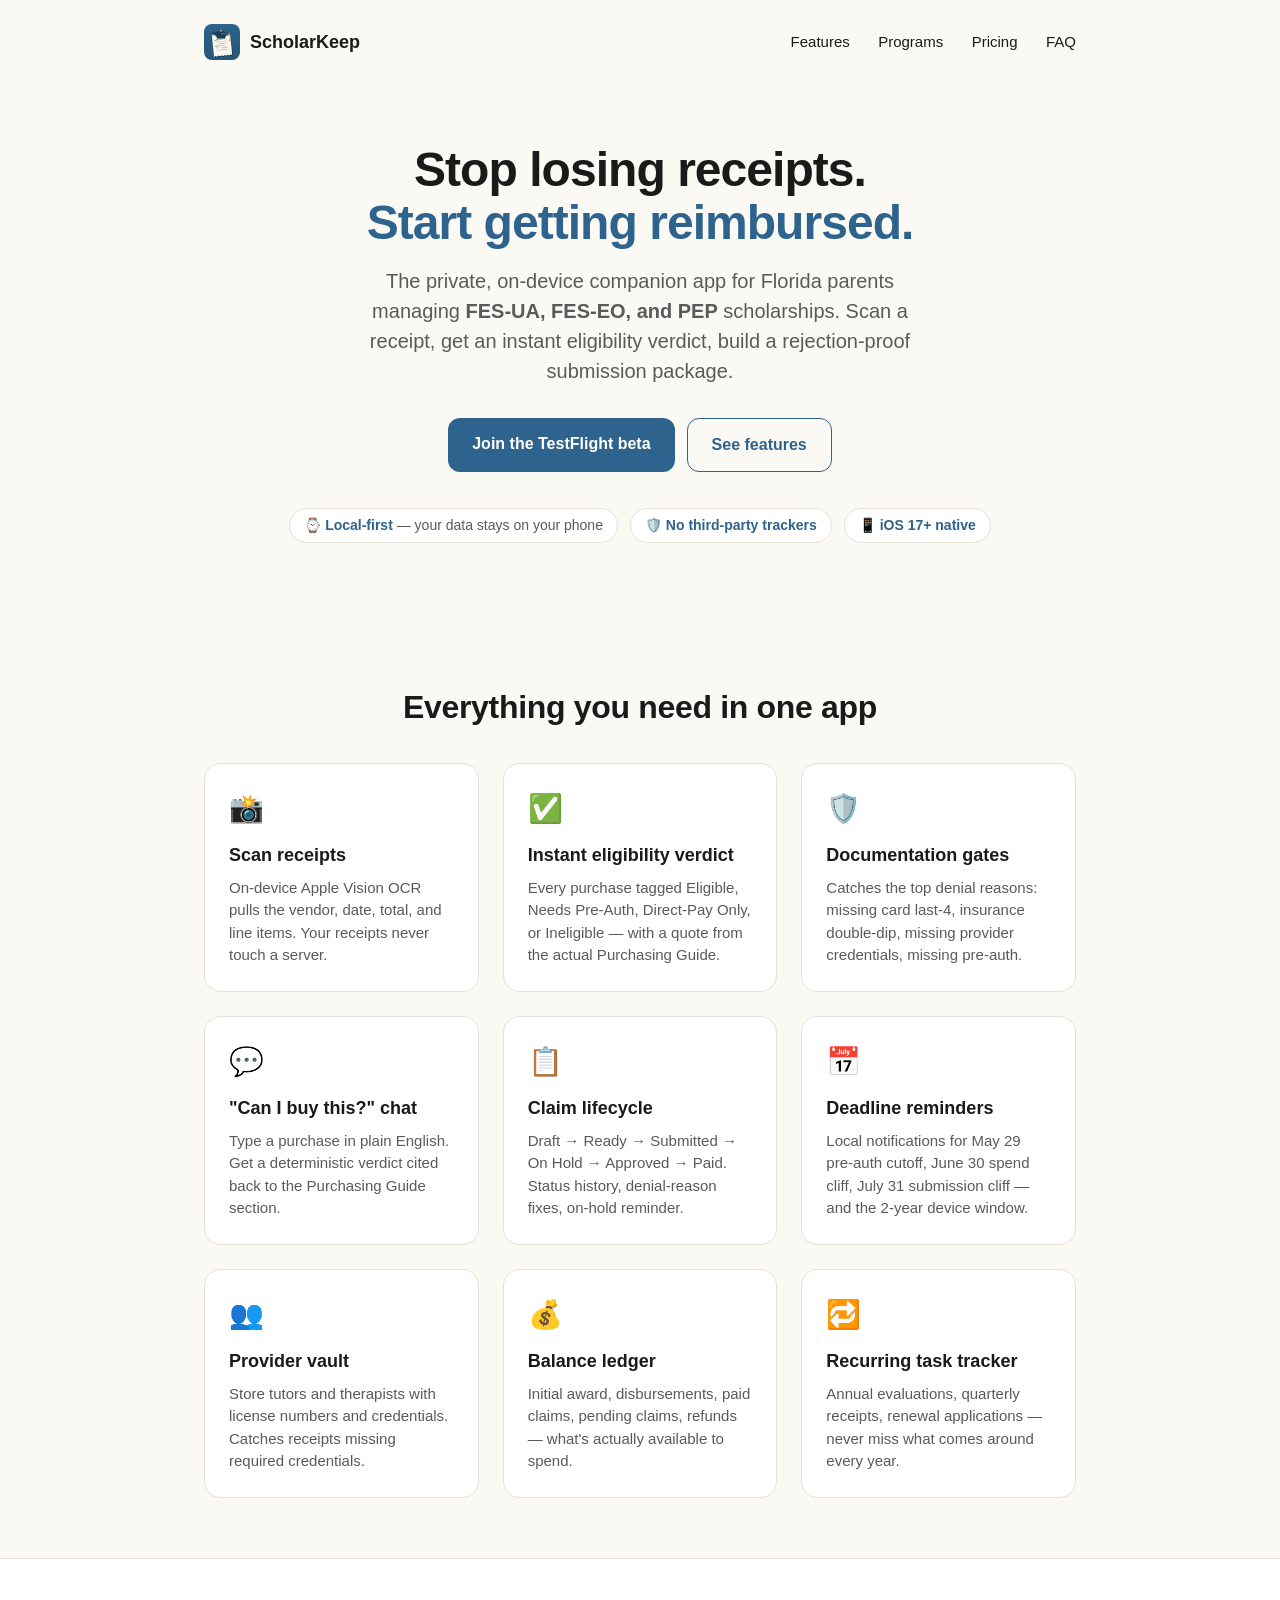
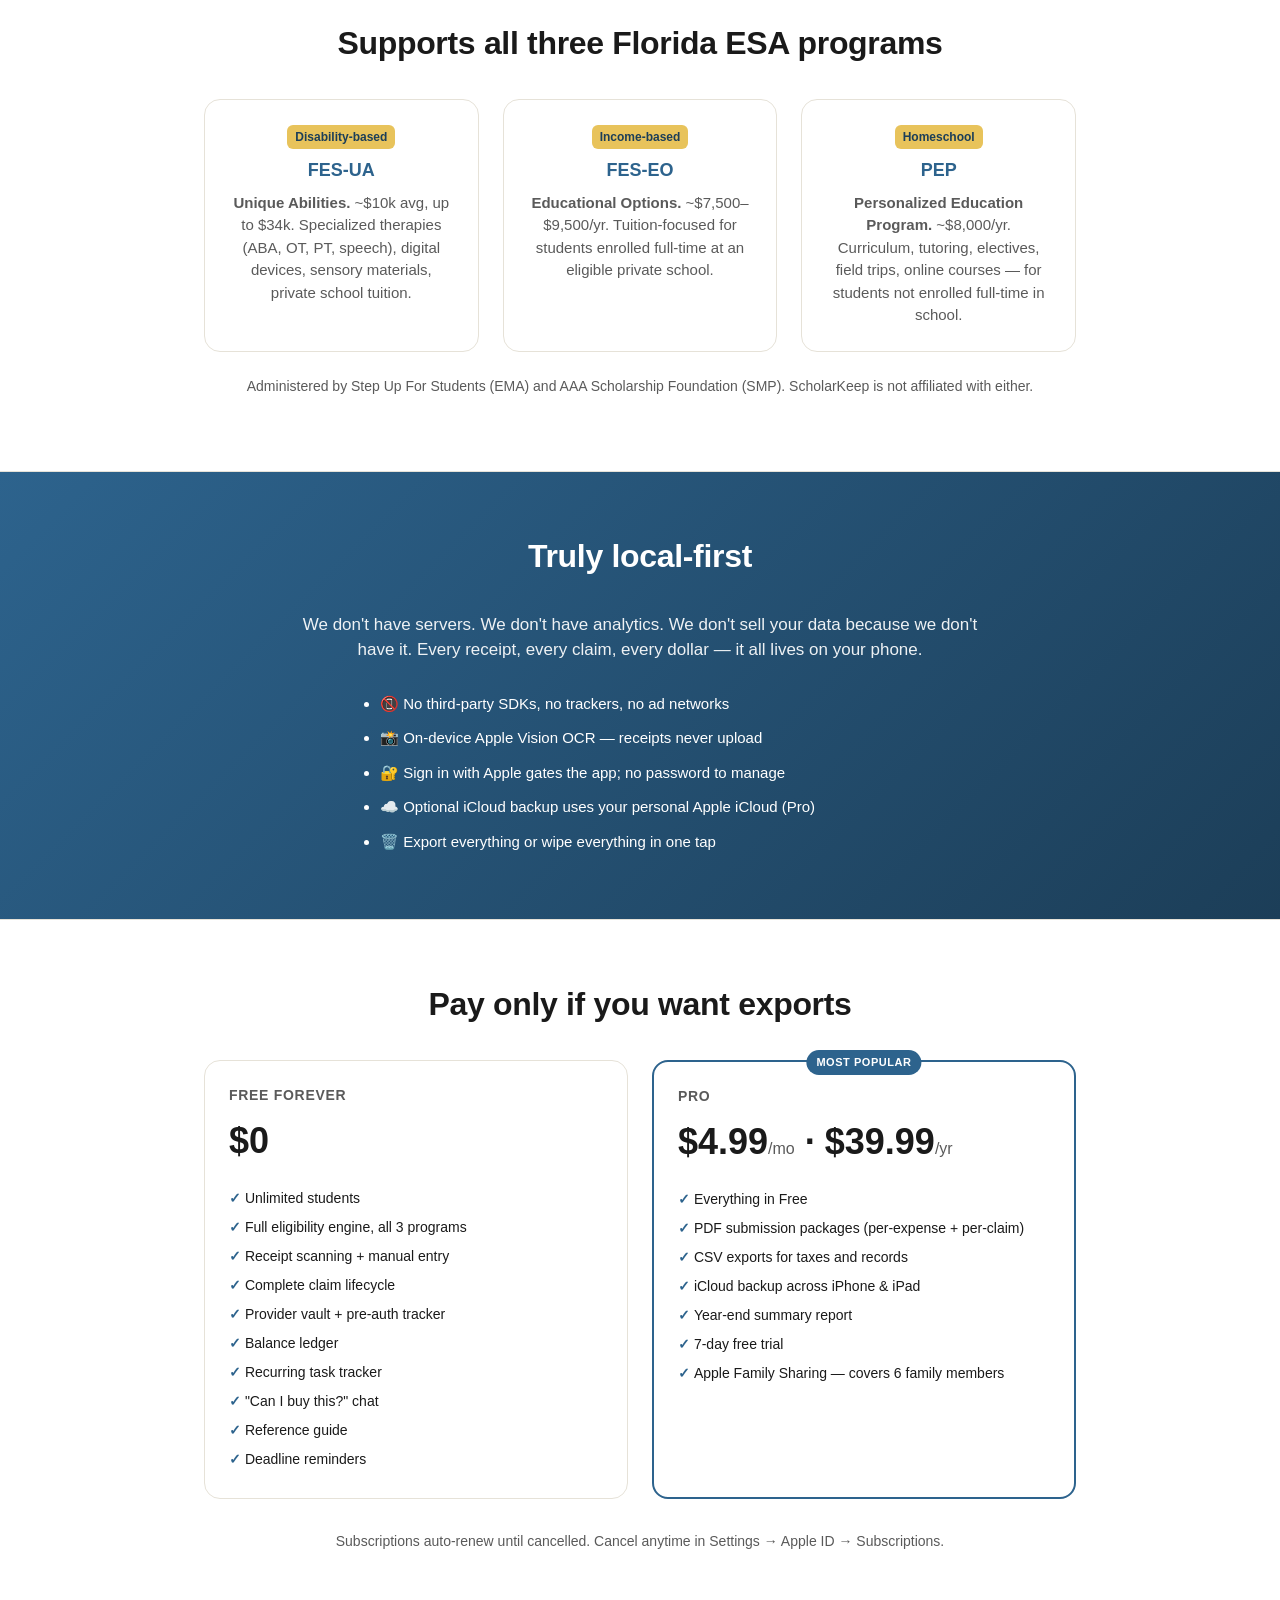
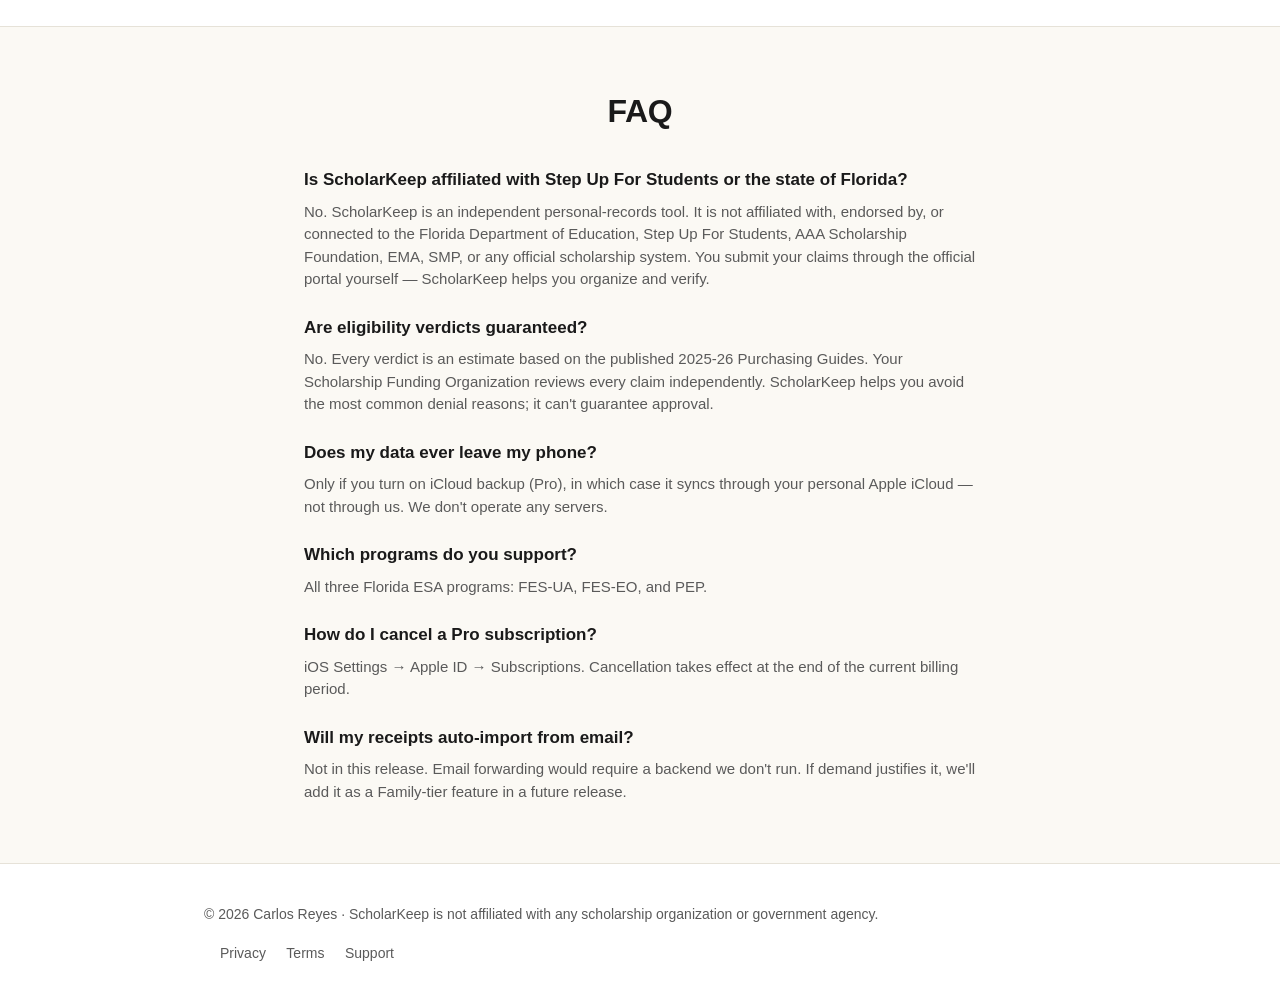
==== docs/index.html @ 4d81cd75 "Rename web/ → docs/ for GitHub Pages compatibility Pages only serves from / or /docs on the main bra" ====
<!doctype html>
<html lang="en">
  <head>
    <meta charset="utf-8" />
    <meta name="viewport" content="width=device-width,initial-scale=1" />
    <title>ScholarKeep — Florida ESA Receipt &amp; Reimbursement Tracker</title>
    <meta name="description" content="Private, on-device tracker for Florida FES-UA, FES-EO, and PEP scholarship parents. Scan receipts, get instant eligibility verdicts, build rejection-proof submission packages. Free with optional Pro." />
    <meta property="og:title" content="ScholarKeep — Florida ESA Receipt Tracker" />
    <meta property="og:description" content="Scan receipts. Catch ineligible items before you buy. Never miss the July 31 deadline. All on your phone — nothing leaves your device." />
    <link rel="icon" href="favicon.png" type="image/png" />
    <style>
      :root {
        --accent: #2d638d;
        --accent-dark: #1c3e58;
        --gold: #e8c35b;
        --bg: #fbf9f4;
        --text: #1a1a1a;
        --muted: #5a5a5a;
        --card: #ffffff;
        --border: #e6e2d8;
      }
      * { box-sizing: border-box; }
      html, body {
        margin: 0;
        padding: 0;
        font-family: -apple-system, BlinkMacSystemFont, "SF Pro Text", "Helvetica Neue", Helvetica, Arial, sans-serif;
        color: var(--text);
        background: var(--bg);
        line-height: 1.5;
      }
      a { color: var(--accent); text-decoration: none; }
      a:hover { text-decoration: underline; }
      .container { max-width: 920px; margin: 0 auto; padding: 0 24px; }
      header { padding: 24px 0; }
      header .container { display: flex; align-items: center; justify-content: space-between; }
      .brand { display: flex; align-items: center; gap: 10px; font-weight: 700; font-size: 18px; }
      .brand img { width: 36px; height: 36px; border-radius: 8px; }
      nav a { margin-left: 24px; color: var(--text); font-weight: 500; font-size: 15px; }
      .hero { padding: 60px 0 80px; text-align: center; }
      .hero h1 { font-size: 48px; line-height: 1.1; margin: 0 0 16px; letter-spacing: -0.02em; }
      .hero h1 .accent { color: var(--accent); }
      .hero p.lede { font-size: 20px; color: var(--muted); max-width: 600px; margin: 0 auto 32px; }
      .cta-row { display: flex; gap: 12px; justify-content: center; flex-wrap: wrap; }
      .btn {
        display: inline-block;
        padding: 14px 24px;
        border-radius: 12px;
        font-weight: 600;
        font-size: 16px;
        border: none;
        cursor: pointer;
        transition: transform 0.1s ease;
      }
      .btn:hover { transform: translateY(-1px); text-decoration: none; }
      .btn-primary { background: var(--accent); color: white; }
      .btn-primary:hover { background: var(--accent-dark); }
      .btn-secondary { background: transparent; color: var(--accent); border: 1px solid var(--accent); }
      .badges { margin-top: 36px; display: flex; gap: 12px; justify-content: center; flex-wrap: wrap; }
      .badge {
        background: var(--card);
        border: 1px solid var(--border);
        border-radius: 999px;
        padding: 6px 14px;
        font-size: 14px;
        font-weight: 500;
        color: var(--muted);
      }
      .badge strong { color: var(--accent); }

      section.block { padding: 60px 0; }
      section.block:nth-child(even) { background: var(--card); border-top: 1px solid var(--border); border-bottom: 1px solid var(--border); }
      h2 { font-size: 32px; margin: 0 0 32px; letter-spacing: -0.01em; text-align: center; }
      h3 { font-size: 18px; margin: 0 0 8px; }

      .grid { display: grid; gap: 24px; }
      .grid.cols-3 { grid-template-columns: repeat(auto-fit, minmax(240px, 1fr)); }
      .grid.cols-2 { grid-template-columns: repeat(auto-fit, minmax(280px, 1fr)); }

      .card {
        background: var(--card);
        border: 1px solid var(--border);
        border-radius: 16px;
        padding: 24px;
      }
      .card .icon { font-size: 28px; margin-bottom: 12px; }
      .card p { color: var(--muted); font-size: 15px; margin: 0; }

      .pricing { text-align: center; }
      .pricing .card { text-align: left; }
      .pricing h3 { font-size: 14px; text-transform: uppercase; letter-spacing: 0.05em; color: var(--muted); }
      .pricing .price { font-size: 36px; font-weight: 700; margin: 8px 0; }
      .pricing .price small { font-size: 16px; font-weight: 400; color: var(--muted); }
      .pricing ul { list-style: none; padding: 0; margin: 16px 0 0; }
      .pricing li { padding: 4px 0; font-size: 14px; }
      .pricing li::before { content: "✓ "; color: var(--accent); font-weight: 700; }
      .pricing .card.featured { border: 2px solid var(--accent); position: relative; }
      .pricing .card.featured::before {
        content: "MOST POPULAR";
        position: absolute;
        top: -12px;
        left: 50%;
        transform: translateX(-50%);
        background: var(--accent);
        color: white;
        font-size: 11px;
        font-weight: 700;
        letter-spacing: 0.05em;
        padding: 4px 10px;
        border-radius: 999px;
      }

      .programs .card { text-align: center; }
      .programs h3 { color: var(--accent); }
      .programs .tag {
        display: inline-block;
        background: var(--gold);
        color: var(--accent-dark);
        font-size: 12px;
        font-weight: 700;
        padding: 3px 8px;
        border-radius: 6px;
        margin-bottom: 8px;
      }

      .privacy {
        background: linear-gradient(135deg, var(--accent), var(--accent-dark));
        color: white;
      }
      .privacy h2 { color: white; }
      .privacy p { color: rgba(255,255,255,0.92); font-size: 17px; max-width: 700px; margin: 0 auto 16px; text-align: center; }
      .privacy ul { max-width: 600px; margin: 24px auto 0; }
      .privacy li { padding: 6px 0; font-size: 15px; }

      .faq h3 { font-size: 17px; margin-top: 24px; }
      .faq p { color: var(--muted); font-size: 15px; margin: 4px 0 0; }

      footer { padding: 40px 0; background: var(--card); border-top: 1px solid var(--border); }
      footer .container { display: flex; justify-content: space-between; align-items: center; flex-wrap: wrap; gap: 16px; }
      footer p { color: var(--muted); font-size: 14px; margin: 0; }
      footer nav a { color: var(--muted); margin-left: 16px; font-size: 14px; }

      @media (max-width: 640px) {
        .hero h1 { font-size: 36px; }
        .hero p.lede { font-size: 18px; }
        h2 { font-size: 26px; }
        nav a { display: none; }
      }
    </style>
  </head>
  <body>
    <header>
      <div class="container">
        <div class="brand">
          <img src="logo.png" alt="ScholarKeep" />
          ScholarKeep
        </div>
        <nav>
          <a href="#features">Features</a>
          <a href="#programs">Programs</a>
          <a href="#pricing">Pricing</a>
          <a href="#faq">FAQ</a>
        </nav>
      </div>
    </header>

    <section class="hero">
      <div class="container">
        <h1>Stop losing receipts.<br /><span class="accent">Start getting reimbursed.</span></h1>
        <p class="lede">
          The private, on-device companion app for Florida parents managing
          <strong>FES-UA, FES-EO, and PEP</strong> scholarships. Scan a receipt, get an
          instant eligibility verdict, build a rejection-proof submission package.
        </p>
        <div class="cta-row">
          <a class="btn btn-primary" href="https://testflight.apple.com/join/PLACEHOLDER">Join the TestFlight beta</a>
          <a class="btn btn-secondary" href="#features">See features</a>
        </div>
        <div class="badges">
          <span class="badge">⌚ <strong>Local-first</strong> — your data stays on your phone</span>
          <span class="badge">🛡️ <strong>No third-party trackers</strong></span>
          <span class="badge">📱 <strong>iOS 17+ native</strong></span>
        </div>
      </div>
    </section>

    <section class="block" id="features">
      <div class="container">
        <h2>Everything you need in one app</h2>
        <div class="grid cols-3">
          <div class="card"><div class="icon">📸</div><h3>Scan receipts</h3><p>On-device Apple Vision OCR pulls the vendor, date, total, and line items. Your receipts never touch a server.</p></div>
          <div class="card"><div class="icon">✅</div><h3>Instant eligibility verdict</h3><p>Every purchase tagged Eligible, Needs Pre-Auth, Direct-Pay Only, or Ineligible — with a quote from the actual Purchasing Guide.</p></div>
          <div class="card"><div class="icon">🛡️</div><h3>Documentation gates</h3><p>Catches the top denial reasons: missing card last-4, insurance double-dip, missing provider credentials, missing pre-auth.</p></div>
          <div class="card"><div class="icon">💬</div><h3>"Can I buy this?" chat</h3><p>Type a purchase in plain English. Get a deterministic verdict cited back to the Purchasing Guide section.</p></div>
          <div class="card"><div class="icon">📋</div><h3>Claim lifecycle</h3><p>Draft → Ready → Submitted → On Hold → Approved → Paid. Status history, denial-reason fixes, on-hold reminder.</p></div>
          <div class="card"><div class="icon">📅</div><h3>Deadline reminders</h3><p>Local notifications for May 29 pre-auth cutoff, June 30 spend cliff, July 31 submission cliff — and the 2-year device window.</p></div>
          <div class="card"><div class="icon">👥</div><h3>Provider vault</h3><p>Store tutors and therapists with license numbers and credentials. Catches receipts missing required credentials.</p></div>
          <div class="card"><div class="icon">💰</div><h3>Balance ledger</h3><p>Initial award, disbursements, paid claims, pending claims, refunds — what's actually available to spend.</p></div>
          <div class="card"><div class="icon">🔁</div><h3>Recurring task tracker</h3><p>Annual evaluations, quarterly receipts, renewal applications — never miss what comes around every year.</p></div>
        </div>
      </div>
    </section>

    <section class="block programs" id="programs">
      <div class="container">
        <h2>Supports all three Florida ESA programs</h2>
        <div class="grid cols-3">
          <div class="card">
            <div class="tag">Disability-based</div>
            <h3>FES-UA</h3>
            <p><strong>Unique Abilities.</strong> ~$10k avg, up to $34k. Specialized therapies (ABA, OT, PT, speech), digital devices, sensory materials, private school tuition.</p>
          </div>
          <div class="card">
            <div class="tag">Income-based</div>
            <h3>FES-EO</h3>
            <p><strong>Educational Options.</strong> ~$7,500–$9,500/yr. Tuition-focused for students enrolled full-time at an eligible private school.</p>
          </div>
          <div class="card">
            <div class="tag">Homeschool</div>
            <h3>PEP</h3>
            <p><strong>Personalized Education Program.</strong> ~$8,000/yr. Curriculum, tutoring, electives, field trips, online courses — for students not enrolled full-time in school.</p>
          </div>
        </div>
        <p style="text-align: center; color: var(--muted); margin-top: 24px; font-size: 14px;">
          Administered by Step Up For Students (EMA) and AAA Scholarship Foundation (SMP). ScholarKeep is not affiliated with either.
        </p>
      </div>
    </section>

    <section class="block privacy">
      <div class="container">
        <h2>Truly local-first</h2>
        <p>
          We don't have servers. We don't have analytics. We don't sell your data because we don't have it.
          Every receipt, every claim, every dollar — it all lives on your phone.
        </p>
        <ul>
          <li>📵 No third-party SDKs, no trackers, no ad networks</li>
          <li>📸 On-device Apple Vision OCR — receipts never upload</li>
          <li>🔐 Sign in with Apple gates the app; no password to manage</li>
          <li>☁️ Optional iCloud backup uses your personal Apple iCloud (Pro)</li>
          <li>🗑️ Export everything or wipe everything in one tap</li>
        </ul>
      </div>
    </section>

    <section class="block pricing" id="pricing">
      <div class="container">
        <h2>Pay only if you want exports</h2>
        <div class="grid cols-2">
          <div class="card">
            <h3>Free forever</h3>
            <div class="price">$0</div>
            <ul>
              <li>Unlimited students</li>
              <li>Full eligibility engine, all 3 programs</li>
              <li>Receipt scanning + manual entry</li>
              <li>Complete claim lifecycle</li>
              <li>Provider vault + pre-auth tracker</li>
              <li>Balance ledger</li>
              <li>Recurring task tracker</li>
              <li>"Can I buy this?" chat</li>
              <li>Reference guide</li>
              <li>Deadline reminders</li>
            </ul>
          </div>
          <div class="card featured">
            <h3>Pro</h3>
            <div class="price">$4.99<small>/mo</small> · $39.99<small>/yr</small></div>
            <ul>
              <li>Everything in Free</li>
              <li>PDF submission packages (per-expense + per-claim)</li>
              <li>CSV exports for taxes and records</li>
              <li>iCloud backup across iPhone &amp; iPad</li>
              <li>Year-end summary report</li>
              <li>7-day free trial</li>
              <li>Apple Family Sharing — covers 6 family members</li>
            </ul>
          </div>
        </div>
        <p style="margin-top: 32px; color: var(--muted); font-size: 14px;">
          Subscriptions auto-renew until cancelled. Cancel anytime in Settings → Apple ID → Subscriptions.
        </p>
      </div>
    </section>

    <section class="block faq" id="faq">
      <div class="container" style="max-width: 720px;">
        <h2>FAQ</h2>
        <h3>Is ScholarKeep affiliated with Step Up For Students or the state of Florida?</h3>
        <p>No. ScholarKeep is an independent personal-records tool. It is not affiliated with, endorsed by, or connected to the Florida Department of Education, Step Up For Students, AAA Scholarship Foundation, EMA, SMP, or any official scholarship system. You submit your claims through the official portal yourself — ScholarKeep helps you organize and verify.</p>
        <h3>Are eligibility verdicts guaranteed?</h3>
        <p>No. Every verdict is an estimate based on the published 2025-26 Purchasing Guides. Your Scholarship Funding Organization reviews every claim independently. ScholarKeep helps you avoid the most common denial reasons; it can't guarantee approval.</p>
        <h3>Does my data ever leave my phone?</h3>
        <p>Only if you turn on iCloud backup (Pro), in which case it syncs through your personal Apple iCloud — not through us. We don't operate any servers.</p>
        <h3>Which programs do you support?</h3>
        <p>All three Florida ESA programs: FES-UA, FES-EO, and PEP.</p>
        <h3>How do I cancel a Pro subscription?</h3>
        <p>iOS Settings → Apple ID → Subscriptions. Cancellation takes effect at the end of the current billing period.</p>
        <h3>Will my receipts auto-import from email?</h3>
        <p>Not in this release. Email forwarding would require a backend we don't run. If demand justifies it, we'll add it as a Family-tier feature in a future release.</p>
      </div>
    </section>

    <footer>
      <div class="container">
        <p>© 2026 Carlos Reyes · ScholarKeep is not affiliated with any scholarship organization or government agency.</p>
        <nav>
          <a href="LEGAL/privacy-policy">Privacy</a>
          <a href="LEGAL/terms-of-service">Terms</a>
          <a href="support">Support</a>
        </nav>
      </div>
    </footer>
  </body>
</html>
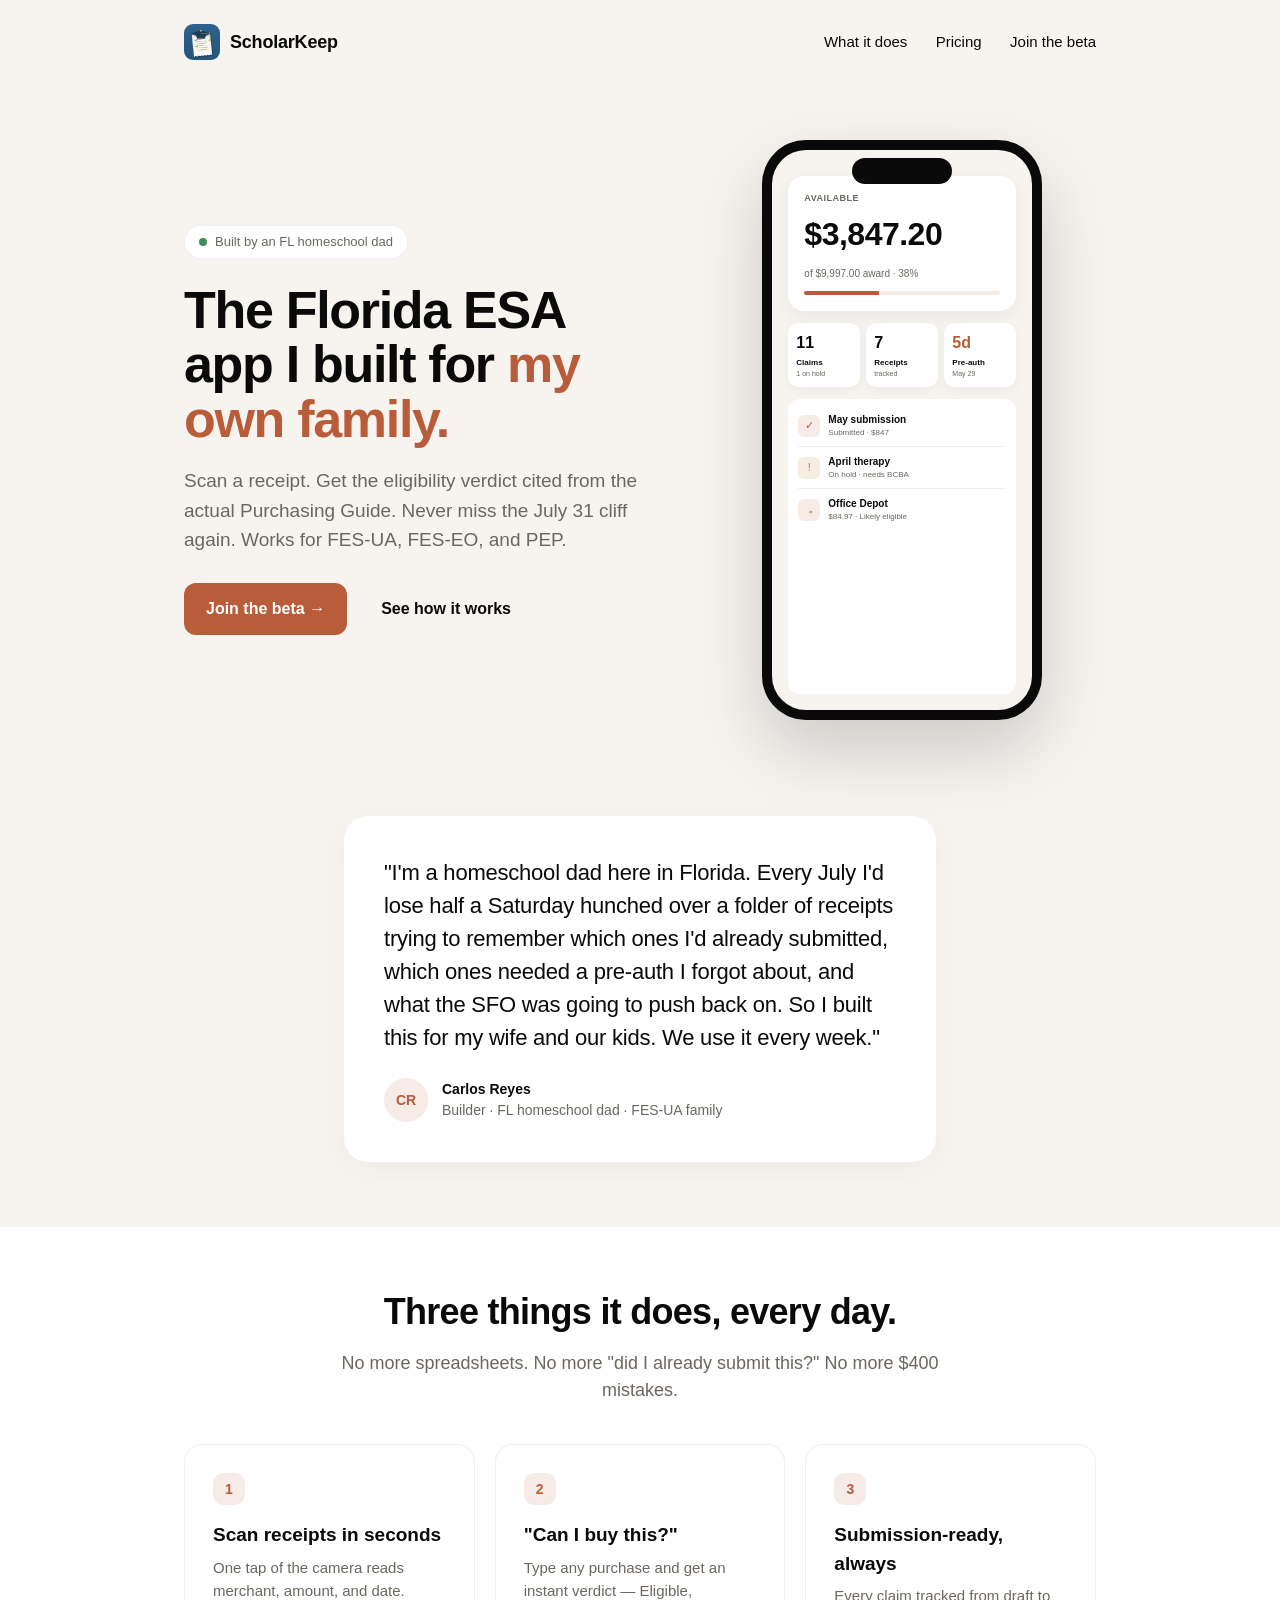
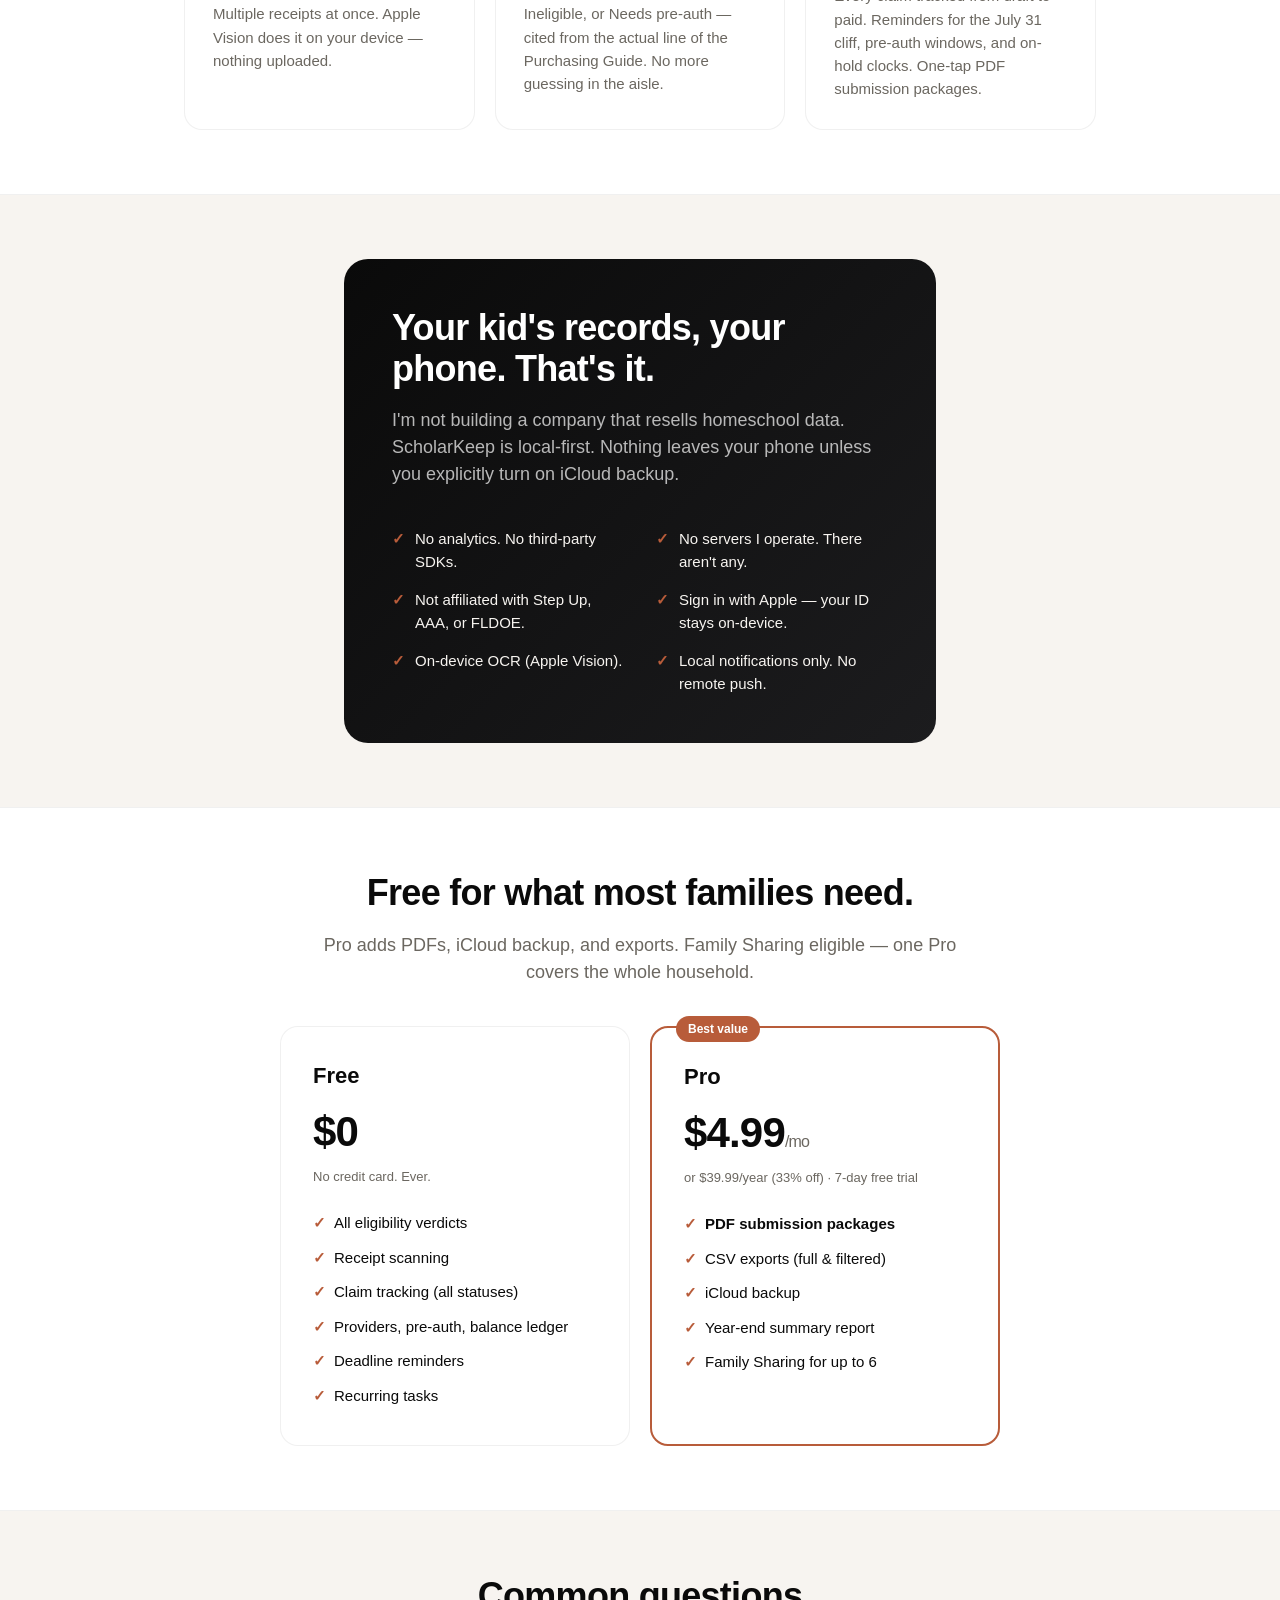
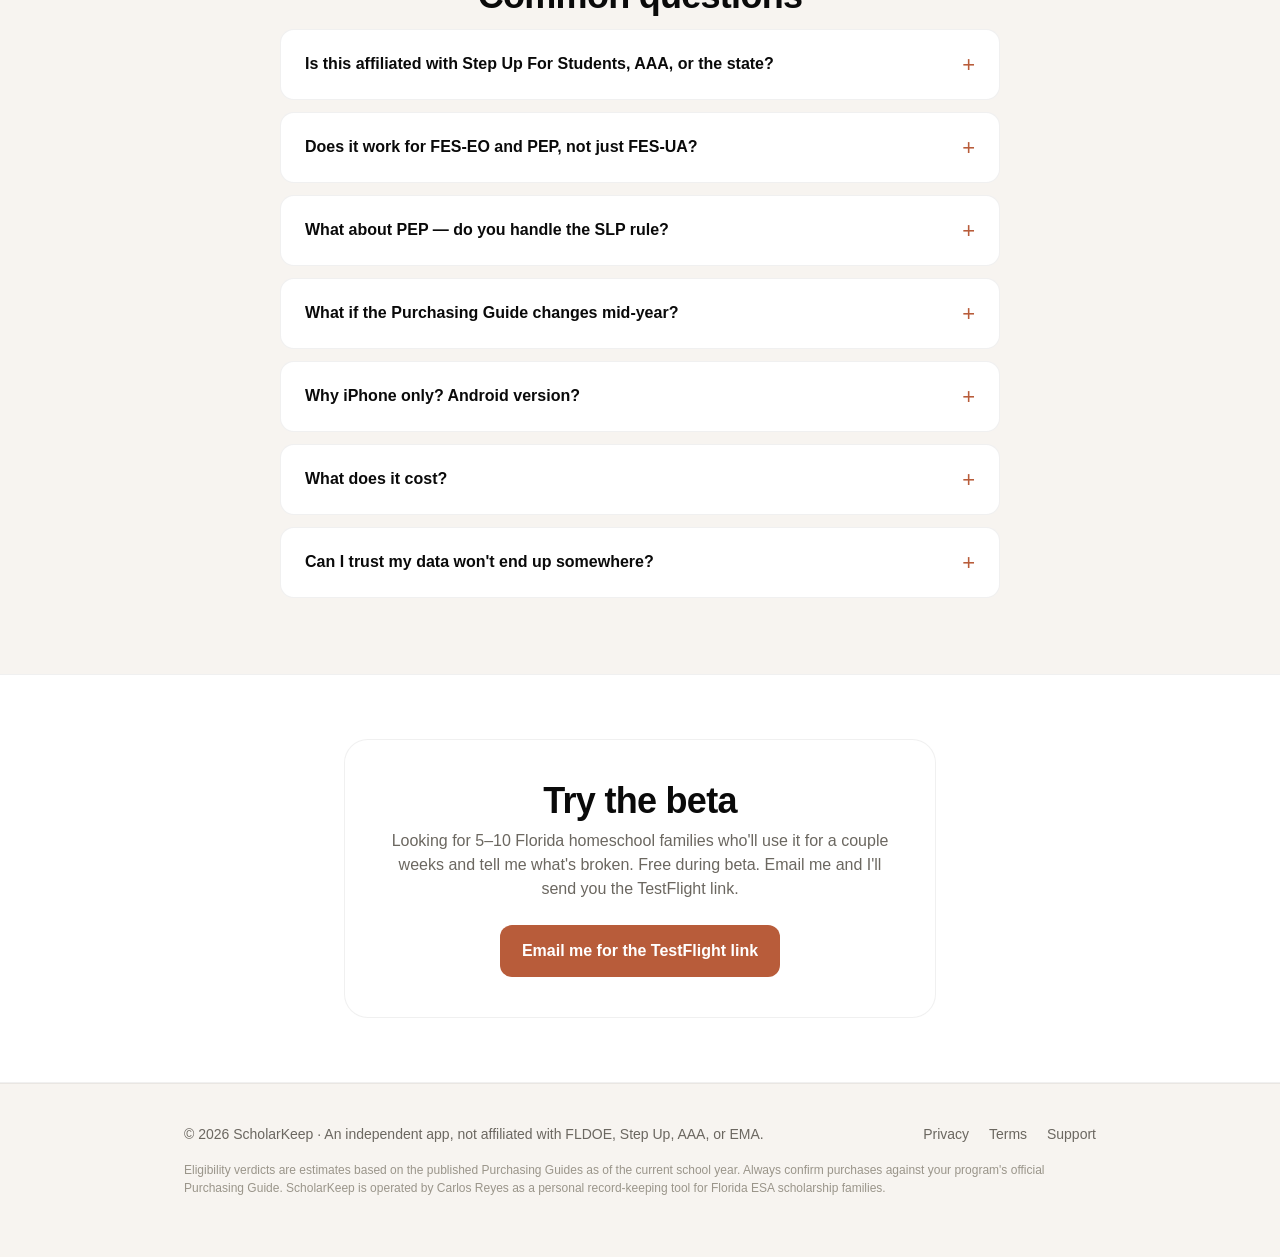
==== commit 9a32df03: "Marketing site v2: founder story, FL-mom focus, terracotta brand match Mastermind move from the audi" ====
--- a/docs/index.html
+++ b/docs/index.html
@@ -3,148 +3,211 @@
   <head>
     <meta charset="utf-8" />
     <meta name="viewport" content="width=device-width,initial-scale=1" />
-    <title>ScholarKeep — Florida ESA Receipt &amp; Reimbursement Tracker</title>
-    <meta name="description" content="Private, on-device tracker for Florida FES-UA, FES-EO, and PEP scholarship parents. Scan receipts, get instant eligibility verdicts, build rejection-proof submission packages. Free with optional Pro." />
-    <meta property="og:title" content="ScholarKeep — Florida ESA Receipt Tracker" />
-    <meta property="og:description" content="Scan receipts. Catch ineligible items before you buy. Never miss the July 31 deadline. All on your phone — nothing leaves your device." />
+    <title>ScholarKeep — Florida ESA Scholarship Tracker, Built by an FL Homeschool Dad</title>
+    <meta name="description" content="Built by an FL homeschool dad. Scan receipts, ask 'can I buy this?' and get the answer cited from the official Purchasing Guide, never miss the July 31 deadline. FES-UA, FES-EO, and PEP. iPhone only. Free, no servers, no trackers." />
+    <meta property="og:title" content="ScholarKeep — The Florida ESA app a homeschool dad built" />
+    <meta property="og:description" content="Scan receipts. Catch ineligible items before you buy. Never miss the July 31 deadline. Built by an FL dad. All on your phone." />
+    <meta name="theme-color" content="#B85C3A" />
     <link rel="icon" href="favicon.png" type="image/png" />
     <style>
       :root {
-        --accent: #2d638d;
-        --accent-dark: #1c3e58;
-        --gold: #e8c35b;
-        --bg: #fbf9f4;
-        --text: #1a1a1a;
-        --muted: #5a5a5a;
-        --card: #ffffff;
-        --border: #e6e2d8;
+        --accent: #B85C3A;
+        --accent-dark: #A14F30;
+        --accent-soft: rgba(184, 92, 58, 0.12);
+        --bg: #F7F4F0;
+        --card: #FFFFFF;
+        --ink: #0A0A0A;
+        --muted: #6B6760;
+        --tertiary: #9A958A;
+        --border: rgba(10, 10, 10, 0.06);
+        --good: #3F8E5C;
       }
       * { box-sizing: border-box; }
+      html { scroll-behavior: smooth; }
       html, body {
-        margin: 0;
-        padding: 0;
+        margin: 0; padding: 0;
         font-family: -apple-system, BlinkMacSystemFont, "SF Pro Text", "Helvetica Neue", Helvetica, Arial, sans-serif;
-        color: var(--text);
-        background: var(--bg);
-        line-height: 1.5;
+        color: var(--ink); background: var(--bg);
+        line-height: 1.5; -webkit-font-smoothing: antialiased;
       }
       a { color: var(--accent); text-decoration: none; }
       a:hover { text-decoration: underline; }
-      .container { max-width: 920px; margin: 0 auto; padding: 0 24px; }
+      .container { max-width: 960px; margin: 0 auto; padding: 0 24px; }
+      .narrow { max-width: 640px; margin-left: auto; margin-right: auto; }
+
+      /* Header */
       header { padding: 24px 0; }
       header .container { display: flex; align-items: center; justify-content: space-between; }
-      .brand { display: flex; align-items: center; gap: 10px; font-weight: 700; font-size: 18px; }
-      .brand img { width: 36px; height: 36px; border-radius: 8px; }
-      nav a { margin-left: 24px; color: var(--text); font-weight: 500; font-size: 15px; }
-      .hero { padding: 60px 0 80px; text-align: center; }
-      .hero h1 { font-size: 48px; line-height: 1.1; margin: 0 0 16px; letter-spacing: -0.02em; }
+      .brand { display: flex; align-items: center; gap: 10px; font-weight: 700; font-size: 18px; letter-spacing: -0.2px; }
+      .brand img { width: 36px; height: 36px; border-radius: 9px; }
+      nav a { margin-left: 24px; color: var(--ink); font-weight: 500; font-size: 15px; }
+      nav a:hover { color: var(--accent); text-decoration: none; }
+
+      /* Hero */
+      .hero { padding: 56px 0 32px; }
+      .hero-row { display: grid; grid-template-columns: 1.2fr 1fr; gap: 60px; align-items: center; }
+      @media (max-width: 760px) { .hero-row { grid-template-columns: 1fr; gap: 40px; } }
+      .hero h1 {
+        font-size: 52px; line-height: 1.05; margin: 0 0 20px;
+        letter-spacing: -0.025em; font-weight: 700;
+      }
       .hero h1 .accent { color: var(--accent); }
-      .hero p.lede { font-size: 20px; color: var(--muted); max-width: 600px; margin: 0 auto 32px; }
-      .cta-row { display: flex; gap: 12px; justify-content: center; flex-wrap: wrap; }
+      .hero p.lede {
+        font-size: 19px; color: var(--muted); margin: 0 0 28px;
+        line-height: 1.55; max-width: 540px;
+      }
+      .hero .by-line {
+        display: inline-flex; align-items: center; gap: 8px;
+        background: var(--card); padding: 6px 14px; border-radius: 999px;
+        font-size: 13px; color: var(--muted); font-weight: 500;
+        margin-bottom: 24px; border: 1px solid var(--border);
+      }
+      .hero .by-line .dot { width: 8px; height: 8px; border-radius: 50%; background: var(--good); }
+      .cta-row { display: flex; gap: 12px; align-items: center; flex-wrap: wrap; }
       .btn {
-        display: inline-block;
-        padding: 14px 24px;
-        border-radius: 12px;
-        font-weight: 600;
-        font-size: 16px;
-        border: none;
-        cursor: pointer;
-        transition: transform 0.1s ease;
-      }
-      .btn:hover { transform: translateY(-1px); text-decoration: none; }
+        display: inline-flex; align-items: center; gap: 8px;
+        padding: 14px 22px; border-radius: 12px;
+        font-weight: 600; font-size: 16px;
+        border: 0; cursor: pointer;
+        transition: transform 0.1s ease, background 0.15s ease;
+      }
+      .btn:hover { text-decoration: none; }
       .btn-primary { background: var(--accent); color: white; }
       .btn-primary:hover { background: var(--accent-dark); }
-      .btn-secondary { background: transparent; color: var(--accent); border: 1px solid var(--accent); }
-      .badges { margin-top: 36px; display: flex; gap: 12px; justify-content: center; flex-wrap: wrap; }
-      .badge {
-        background: var(--card);
+      .btn-ghost { background: transparent; color: var(--ink); }
+      .btn-ghost:hover { color: var(--accent); }
+
+      /* Phone preview */
+      .phone-frame {
+        width: 280px; height: 580px; margin: 0 auto; position: relative;
+        background: #0A0A0A; border-radius: 44px; padding: 10px;
+        box-shadow: 0 30px 70px rgba(10, 10, 10, 0.18);
+      }
+      .phone-screen {
+        width: 100%; height: 100%; border-radius: 34px;
+        background: var(--bg); overflow: hidden; padding: 26px 16px 16px;
+        display: flex; flex-direction: column;
+      }
+      .phone-notch {
+        position: absolute; top: 18px; left: 50%; transform: translateX(-50%);
+        width: 100px; height: 26px; background: #0A0A0A; border-radius: 18px; z-index: 5;
+      }
+      .phone-hero {
+        background: white; border-radius: 16px; padding: 16px;
+        box-shadow: 0 6px 20px rgba(10, 10, 10, 0.05);
+        margin-bottom: 12px;
+      }
+      .phone-eyebrow { font-size: 9px; font-weight: 700; color: var(--muted); letter-spacing: 0.5px; text-transform: uppercase; }
+      .phone-amount { font-size: 32px; font-weight: 700; letter-spacing: -0.5px; margin-top: 4px; font-variant-numeric: tabular-nums; }
+      .phone-progress { height: 4px; background: var(--accent-soft); border-radius: 999px; margin-top: 10px; overflow: hidden; }
+      .phone-progress span { display: block; width: 38%; height: 100%; background: var(--accent); }
+      .phone-meta { font-size: 10px; color: var(--muted); margin-top: 8px; }
+      .phone-cards { display: grid; grid-template-columns: 1fr 1fr 1fr; gap: 6px; margin-bottom: 12px; }
+      .phone-card { background: white; border-radius: 10px; padding: 8px; box-shadow: 0 4px 10px rgba(10,10,10,0.04); }
+      .phone-card .num { font-size: 16px; font-weight: 700; }
+      .phone-card .lbl { font-size: 8px; font-weight: 700; color: var(--ink); margin-top: 2px; }
+      .phone-card .sub { font-size: 7px; color: var(--muted); }
+      .phone-list { background: white; border-radius: 12px; padding: 6px 10px; flex: 1; }
+      .phone-row { display: flex; align-items: center; gap: 8px; padding: 7px 0; border-bottom: 1px solid var(--border); }
+      .phone-row:last-child { border-bottom: 0; }
+      .phone-row-icon { width: 22px; height: 22px; border-radius: 6px; background: var(--accent-soft); display: flex; align-items: center; justify-content: center; font-size: 11px; color: var(--accent); }
+      .phone-row-text { flex: 1; }
+      .phone-row-title { font-size: 10px; font-weight: 600; }
+      .phone-row-sub { font-size: 8px; color: var(--muted); }
+
+      /* Sections */
+      section { padding: 64px 0; }
+      section.tinted { background: var(--card); border-top: 1px solid var(--border); border-bottom: 1px solid var(--border); }
+      h2 { font-size: 36px; line-height: 1.15; letter-spacing: -0.02em; margin: 0 0 12px; font-weight: 700; }
+      h2 + .lede { font-size: 18px; color: var(--muted); margin-bottom: 40px; }
+      .center { text-align: center; }
+      h3 { font-size: 19px; margin: 0 0 8px; font-weight: 600; }
+
+      /* Founder block */
+      .founder {
+        background: var(--card); border-radius: 24px; padding: 40px;
+        box-shadow: 0 8px 30px rgba(10, 10, 10, 0.04);
+      }
+      .founder-quote { font-size: 22px; line-height: 1.5; font-weight: 500; color: var(--ink); margin: 0 0 24px; letter-spacing: -0.01em; }
+      .founder-attribution { display: flex; align-items: center; gap: 14px; font-size: 14px; color: var(--muted); }
+      .founder-avatar { width: 44px; height: 44px; border-radius: 50%; background: var(--accent-soft); color: var(--accent); display: flex; align-items: center; justify-content: center; font-weight: 700; }
+
+      /* Use cases */
+      .usecases { display: grid; grid-template-columns: repeat(3, 1fr); gap: 20px; }
+      @media (max-width: 760px) { .usecases { grid-template-columns: 1fr; } }
+      .usecase {
+        background: var(--card); border-radius: 18px; padding: 28px;
         border: 1px solid var(--border);
-        border-radius: 999px;
-        padding: 6px 14px;
-        font-size: 14px;
-        font-weight: 500;
-        color: var(--muted);
-      }
-      .badge strong { color: var(--accent); }
-
-      section.block { padding: 60px 0; }
-      section.block:nth-child(even) { background: var(--card); border-top: 1px solid var(--border); border-bottom: 1px solid var(--border); }
-      h2 { font-size: 32px; margin: 0 0 32px; letter-spacing: -0.01em; text-align: center; }
-      h3 { font-size: 18px; margin: 0 0 8px; }
-
-      .grid { display: grid; gap: 24px; }
-      .grid.cols-3 { grid-template-columns: repeat(auto-fit, minmax(240px, 1fr)); }
-      .grid.cols-2 { grid-template-columns: repeat(auto-fit, minmax(280px, 1fr)); }
-
-      .card {
-        background: var(--card);
+      }
+      .usecase .num {
+        display: inline-flex; align-items: center; justify-content: center;
+        width: 32px; height: 32px; border-radius: 10px;
+        background: var(--accent-soft); color: var(--accent);
+        font-size: 14px; font-weight: 700; margin-bottom: 16px;
+      }
+      .usecase h3 { margin-bottom: 6px; }
+      .usecase p { color: var(--muted); font-size: 15px; line-height: 1.55; margin: 0; }
+
+      /* Privacy banner */
+      .privacy {
+        background: linear-gradient(135deg, #0A0A0A, #1c1c1e);
+        color: #F7F4F0; border-radius: 24px; padding: 48px;
+        position: relative; overflow: hidden;
+      }
+      .privacy h2 { color: white; text-align: left; }
+      .privacy .lede { color: rgba(255,255,255,0.7); text-align: left; }
+      .privacy .checks { display: grid; grid-template-columns: repeat(2, 1fr); gap: 16px 32px; margin-top: 28px; }
+      @media (max-width: 600px) { .privacy .checks { grid-template-columns: 1fr; } }
+      .check { display: flex; gap: 10px; align-items: flex-start; font-size: 15px; }
+      .check::before { content: "✓"; color: var(--accent); font-weight: 700; flex-shrink: 0; }
+
+      /* Pricing */
+      .pricing { display: grid; grid-template-columns: 1fr 1fr; gap: 20px; max-width: 720px; margin: 0 auto; }
+      @media (max-width: 600px) { .pricing { grid-template-columns: 1fr; } }
+      .plan {
+        background: var(--card); border-radius: 18px; padding: 32px;
         border: 1px solid var(--border);
-        border-radius: 16px;
-        padding: 24px;
-      }
-      .card .icon { font-size: 28px; margin-bottom: 12px; }
-      .card p { color: var(--muted); font-size: 15px; margin: 0; }
-
-      .pricing { text-align: center; }
-      .pricing .card { text-align: left; }
-      .pricing h3 { font-size: 14px; text-transform: uppercase; letter-spacing: 0.05em; color: var(--muted); }
-      .pricing .price { font-size: 36px; font-weight: 700; margin: 8px 0; }
-      .pricing .price small { font-size: 16px; font-weight: 400; color: var(--muted); }
-      .pricing ul { list-style: none; padding: 0; margin: 16px 0 0; }
-      .pricing li { padding: 4px 0; font-size: 14px; }
-      .pricing li::before { content: "✓ "; color: var(--accent); font-weight: 700; }
-      .pricing .card.featured { border: 2px solid var(--accent); position: relative; }
-      .pricing .card.featured::before {
-        content: "MOST POPULAR";
-        position: absolute;
-        top: -12px;
-        left: 50%;
-        transform: translateX(-50%);
-        background: var(--accent);
-        color: white;
-        font-size: 11px;
-        font-weight: 700;
-        letter-spacing: 0.05em;
-        padding: 4px 10px;
-        border-radius: 999px;
-      }
-
-      .programs .card { text-align: center; }
-      .programs h3 { color: var(--accent); }
-      .programs .tag {
-        display: inline-block;
-        background: var(--gold);
-        color: var(--accent-dark);
-        font-size: 12px;
-        font-weight: 700;
-        padding: 3px 8px;
-        border-radius: 6px;
-        margin-bottom: 8px;
-      }
-
-      .privacy {
-        background: linear-gradient(135deg, var(--accent), var(--accent-dark));
-        color: white;
-      }
-      .privacy h2 { color: white; }
-      .privacy p { color: rgba(255,255,255,0.92); font-size: 17px; max-width: 700px; margin: 0 auto 16px; text-align: center; }
-      .privacy ul { max-width: 600px; margin: 24px auto 0; }
-      .privacy li { padding: 6px 0; font-size: 15px; }
-
-      .faq h3 { font-size: 17px; margin-top: 24px; }
-      .faq p { color: var(--muted); font-size: 15px; margin: 4px 0 0; }
-
-      footer { padding: 40px 0; background: var(--card); border-top: 1px solid var(--border); }
+      }
+      .plan.pro { border: 2px solid var(--accent); position: relative; }
+      .plan.pro::before {
+        content: "Best value"; position: absolute; top: -12px; left: 24px;
+        background: var(--accent); color: white;
+        padding: 4px 12px; border-radius: 999px; font-size: 12px; font-weight: 700;
+      }
+      .plan h3 { font-size: 22px; }
+      .plan .price { font-size: 42px; font-weight: 700; letter-spacing: -0.02em; margin: 8px 0 4px; }
+      .plan .price small { font-size: 16px; font-weight: 500; color: var(--muted); }
+      .plan .billing { font-size: 13px; color: var(--muted); margin-bottom: 20px; }
+      .plan ul { padding-left: 0; list-style: none; margin: 0; }
+      .plan ul li { padding: 6px 0; font-size: 15px; color: var(--ink); }
+      .plan ul li::before { content: "✓"; color: var(--accent); margin-right: 8px; font-weight: 700; }
+
+      /* FAQ */
+      .faq { max-width: 720px; margin: 0 auto; }
+      .faq details {
+        background: var(--card); border-radius: 14px; padding: 18px 24px;
+        margin-bottom: 12px; border: 1px solid var(--border);
+      }
+      .faq summary {
+        font-weight: 600; font-size: 16px; cursor: pointer;
+        list-style: none; outline: none;
+        display: flex; justify-content: space-between; align-items: center;
+      }
+      .faq summary::after { content: "+"; font-size: 22px; color: var(--accent); font-weight: 400; }
+      .faq details[open] summary::after { content: "−"; }
+      .faq details p { color: var(--muted); margin: 12px 0 0; font-size: 15px; line-height: 1.6; }
+      .faq details p:last-child { margin-bottom: 0; }
+
+      /* Beta signup */
+      .beta { background: var(--card); border-radius: 24px; padding: 40px; text-align: center; border: 1px solid var(--border); }
+      .beta h2 { margin-bottom: 8px; }
+      .beta p { color: var(--muted); margin: 0 0 24px; }
+
+      /* Footer */
+      footer { padding: 40px 0 60px; border-top: 1px solid var(--border); color: var(--muted); font-size: 14px; }
       footer .container { display: flex; justify-content: space-between; align-items: center; flex-wrap: wrap; gap: 16px; }
-      footer p { color: var(--muted); font-size: 14px; margin: 0; }
-      footer nav a { color: var(--muted); margin-left: 16px; font-size: 14px; }
-
-      @media (max-width: 640px) {
-        .hero h1 { font-size: 36px; }
-        .hero p.lede { font-size: 18px; }
-        h2 { font-size: 26px; }
-        nav a { display: none; }
-      }
+      footer nav a { margin-left: 16px; color: var(--muted); font-size: 14px; }
+      footer .disclaimer { font-size: 12px; color: var(--tertiary); margin-top: 16px; }
     </style>
   </head>
   <body>
@@ -155,160 +218,240 @@
           ScholarKeep
         </div>
         <nav>
-          <a href="#features">Features</a>
-          <a href="#programs">Programs</a>
+          <a href="#use-cases">What it does</a>
           <a href="#pricing">Pricing</a>
-          <a href="#faq">FAQ</a>
+          <a href="#beta">Join the beta</a>
         </nav>
       </div>
     </header>
 
     <section class="hero">
-      <div class="container">
-        <h1>Stop losing receipts.<br /><span class="accent">Start getting reimbursed.</span></h1>
-        <p class="lede">
-          The private, on-device companion app for Florida parents managing
-          <strong>FES-UA, FES-EO, and PEP</strong> scholarships. Scan a receipt, get an
-          instant eligibility verdict, build a rejection-proof submission package.
-        </p>
-        <div class="cta-row">
-          <a class="btn btn-primary" href="https://testflight.apple.com/join/PLACEHOLDER">Join the TestFlight beta</a>
-          <a class="btn btn-secondary" href="#features">See features</a>
-        </div>
-        <div class="badges">
-          <span class="badge">⌚ <strong>Local-first</strong> — your data stays on your phone</span>
-          <span class="badge">🛡️ <strong>No third-party trackers</strong></span>
-          <span class="badge">📱 <strong>iOS 17+ native</strong></span>
-        </div>
-      </div>
-    </section>
-
-    <section class="block" id="features">
-      <div class="container">
-        <h2>Everything you need in one app</h2>
-        <div class="grid cols-3">
-          <div class="card"><div class="icon">📸</div><h3>Scan receipts</h3><p>On-device Apple Vision OCR pulls the vendor, date, total, and line items. Your receipts never touch a server.</p></div>
-          <div class="card"><div class="icon">✅</div><h3>Instant eligibility verdict</h3><p>Every purchase tagged Eligible, Needs Pre-Auth, Direct-Pay Only, or Ineligible — with a quote from the actual Purchasing Guide.</p></div>
-          <div class="card"><div class="icon">🛡️</div><h3>Documentation gates</h3><p>Catches the top denial reasons: missing card last-4, insurance double-dip, missing provider credentials, missing pre-auth.</p></div>
-          <div class="card"><div class="icon">💬</div><h3>"Can I buy this?" chat</h3><p>Type a purchase in plain English. Get a deterministic verdict cited back to the Purchasing Guide section.</p></div>
-          <div class="card"><div class="icon">📋</div><h3>Claim lifecycle</h3><p>Draft → Ready → Submitted → On Hold → Approved → Paid. Status history, denial-reason fixes, on-hold reminder.</p></div>
-          <div class="card"><div class="icon">📅</div><h3>Deadline reminders</h3><p>Local notifications for May 29 pre-auth cutoff, June 30 spend cliff, July 31 submission cliff — and the 2-year device window.</p></div>
-          <div class="card"><div class="icon">👥</div><h3>Provider vault</h3><p>Store tutors and therapists with license numbers and credentials. Catches receipts missing required credentials.</p></div>
-          <div class="card"><div class="icon">💰</div><h3>Balance ledger</h3><p>Initial award, disbursements, paid claims, pending claims, refunds — what's actually available to spend.</p></div>
-          <div class="card"><div class="icon">🔁</div><h3>Recurring task tracker</h3><p>Annual evaluations, quarterly receipts, renewal applications — never miss what comes around every year.</p></div>
-        </div>
-      </div>
-    </section>
-
-    <section class="block programs" id="programs">
-      <div class="container">
-        <h2>Supports all three Florida ESA programs</h2>
-        <div class="grid cols-3">
-          <div class="card">
-            <div class="tag">Disability-based</div>
-            <h3>FES-UA</h3>
-            <p><strong>Unique Abilities.</strong> ~$10k avg, up to $34k. Specialized therapies (ABA, OT, PT, speech), digital devices, sensory materials, private school tuition.</p>
-          </div>
-          <div class="card">
-            <div class="tag">Income-based</div>
-            <h3>FES-EO</h3>
-            <p><strong>Educational Options.</strong> ~$7,500–$9,500/yr. Tuition-focused for students enrolled full-time at an eligible private school.</p>
-          </div>
-          <div class="card">
-            <div class="tag">Homeschool</div>
-            <h3>PEP</h3>
-            <p><strong>Personalized Education Program.</strong> ~$8,000/yr. Curriculum, tutoring, electives, field trips, online courses — for students not enrolled full-time in school.</p>
-          </div>
-        </div>
-        <p style="text-align: center; color: var(--muted); margin-top: 24px; font-size: 14px;">
-          Administered by Step Up For Students (EMA) and AAA Scholarship Foundation (SMP). ScholarKeep is not affiliated with either.
-        </p>
-      </div>
-    </section>
-
-    <section class="block privacy">
-      <div class="container">
-        <h2>Truly local-first</h2>
-        <p>
-          We don't have servers. We don't have analytics. We don't sell your data because we don't have it.
-          Every receipt, every claim, every dollar — it all lives on your phone.
-        </p>
-        <ul>
-          <li>📵 No third-party SDKs, no trackers, no ad networks</li>
-          <li>📸 On-device Apple Vision OCR — receipts never upload</li>
-          <li>🔐 Sign in with Apple gates the app; no password to manage</li>
-          <li>☁️ Optional iCloud backup uses your personal Apple iCloud (Pro)</li>
-          <li>🗑️ Export everything or wipe everything in one tap</li>
-        </ul>
-      </div>
-    </section>
-
-    <section class="block pricing" id="pricing">
-      <div class="container">
-        <h2>Pay only if you want exports</h2>
-        <div class="grid cols-2">
-          <div class="card">
-            <h3>Free forever</h3>
+      <div class="container hero-row">
+        <div>
+          <div class="by-line">
+            <span class="dot"></span>
+            Built by an FL homeschool dad
+          </div>
+          <h1>The Florida ESA app I built for <span class="accent">my own family.</span></h1>
+          <p class="lede">
+            Scan a receipt. Get the eligibility verdict cited from the actual Purchasing Guide. Never miss the July&nbsp;31 cliff again. Works for FES-UA, FES-EO, and PEP.
+          </p>
+          <div class="cta-row">
+            <a href="#beta" class="btn btn-primary">Join the beta →</a>
+            <a href="#use-cases" class="btn btn-ghost">See how it works</a>
+          </div>
+        </div>
+        <div>
+          <div class="phone-frame">
+            <div class="phone-notch"></div>
+            <div class="phone-screen">
+              <div class="phone-hero">
+                <div class="phone-eyebrow">AVAILABLE</div>
+                <div class="phone-amount">$3,847.20</div>
+                <div class="phone-meta">of $9,997.00 award · 38%</div>
+                <div class="phone-progress"><span></span></div>
+              </div>
+              <div class="phone-cards">
+                <div class="phone-card">
+                  <div class="num">11</div>
+                  <div class="lbl">Claims</div>
+                  <div class="sub">1 on hold</div>
+                </div>
+                <div class="phone-card">
+                  <div class="num">7</div>
+                  <div class="lbl">Receipts</div>
+                  <div class="sub">tracked</div>
+                </div>
+                <div class="phone-card">
+                  <div class="num" style="color:var(--accent)">5d</div>
+                  <div class="lbl">Pre-auth</div>
+                  <div class="sub">May 29</div>
+                </div>
+              </div>
+              <div class="phone-list">
+                <div class="phone-row">
+                  <div class="phone-row-icon">✓</div>
+                  <div class="phone-row-text">
+                    <div class="phone-row-title">May submission</div>
+                    <div class="phone-row-sub">Submitted · $847</div>
+                  </div>
+                </div>
+                <div class="phone-row">
+                  <div class="phone-row-icon" style="background:rgba(196,134,42,0.14);color:#C4862A">!</div>
+                  <div class="phone-row-text">
+                    <div class="phone-row-title">April therapy</div>
+                    <div class="phone-row-sub">On hold · needs BCBA</div>
+                  </div>
+                </div>
+                <div class="phone-row">
+                  <div class="phone-row-icon">𝅗</div>
+                  <div class="phone-row-text">
+                    <div class="phone-row-title">Office Depot</div>
+                    <div class="phone-row-sub">$84.97 · Likely eligible</div>
+                  </div>
+                </div>
+              </div>
+            </div>
+          </div>
+        </div>
+      </div>
+    </section>
+
+    <section>
+      <div class="container narrow">
+        <div class="founder">
+          <p class="founder-quote">
+            "I'm a homeschool dad here in Florida. Every July I'd lose half a Saturday hunched over a folder of receipts trying to remember which ones I'd already submitted, which ones needed a pre-auth I forgot about, and what the SFO was going to push back on. So I built this for my wife and our kids. We use it every week."
+          </p>
+          <div class="founder-attribution">
+            <div class="founder-avatar">CR</div>
+            <div>
+              <div style="color: var(--ink); font-weight: 600;">Carlos Reyes</div>
+              <div>Builder · FL homeschool dad · FES-UA family</div>
+            </div>
+          </div>
+        </div>
+      </div>
+    </section>
+
+    <section class="tinted" id="use-cases">
+      <div class="container">
+        <div class="center">
+          <h2>Three things it does, every day.</h2>
+          <p class="lede narrow">No more spreadsheets. No more "did I already submit this?" No more $400 mistakes.</p>
+        </div>
+        <div class="usecases">
+          <div class="usecase">
+            <div class="num">1</div>
+            <h3>Scan receipts in seconds</h3>
+            <p>One tap of the camera reads merchant, amount, and date. Multiple receipts at once. Apple Vision does it on your device — nothing uploaded.</p>
+          </div>
+          <div class="usecase">
+            <div class="num">2</div>
+            <h3>"Can I buy this?"</h3>
+            <p>Type any purchase and get an instant verdict — Eligible, Ineligible, or Needs pre-auth — cited from the actual line of the Purchasing Guide. No more guessing in the aisle.</p>
+          </div>
+          <div class="usecase">
+            <div class="num">3</div>
+            <h3>Submission-ready, always</h3>
+            <p>Every claim tracked from draft to paid. Reminders for the July 31 cliff, pre-auth windows, and on-hold clocks. One-tap PDF submission packages.</p>
+          </div>
+        </div>
+      </div>
+    </section>
+
+    <section>
+      <div class="container narrow">
+        <div class="privacy">
+          <h2>Your kid's records, your phone. That's it.</h2>
+          <p class="lede">I'm not building a company that resells homeschool data. ScholarKeep is local-first. Nothing leaves your phone unless you explicitly turn on iCloud backup.</p>
+          <div class="checks">
+            <div class="check">No analytics. No third-party SDKs.</div>
+            <div class="check">No servers I operate. There aren't any.</div>
+            <div class="check">Not affiliated with Step Up, AAA, or FLDOE.</div>
+            <div class="check">Sign in with Apple — your ID stays on-device.</div>
+            <div class="check">On-device OCR (Apple Vision).</div>
+            <div class="check">Local notifications only. No remote push.</div>
+          </div>
+        </div>
+      </div>
+    </section>
+
+    <section class="tinted" id="pricing">
+      <div class="container">
+        <div class="center">
+          <h2>Free for what most families need.</h2>
+          <p class="lede narrow">Pro adds PDFs, iCloud backup, and exports. Family Sharing eligible — one Pro covers the whole household.</p>
+        </div>
+        <div class="pricing">
+          <div class="plan">
+            <h3>Free</h3>
             <div class="price">$0</div>
+            <div class="billing">No credit card. Ever.</div>
             <ul>
-              <li>Unlimited students</li>
-              <li>Full eligibility engine, all 3 programs</li>
-              <li>Receipt scanning + manual entry</li>
-              <li>Complete claim lifecycle</li>
-              <li>Provider vault + pre-auth tracker</li>
-              <li>Balance ledger</li>
-              <li>Recurring task tracker</li>
-              <li>"Can I buy this?" chat</li>
-              <li>Reference guide</li>
+              <li>All eligibility verdicts</li>
+              <li>Receipt scanning</li>
+              <li>Claim tracking (all statuses)</li>
+              <li>Providers, pre-auth, balance ledger</li>
               <li>Deadline reminders</li>
+              <li>Recurring tasks</li>
             </ul>
           </div>
-          <div class="card featured">
+          <div class="plan pro">
             <h3>Pro</h3>
-            <div class="price">$4.99<small>/mo</small> · $39.99<small>/yr</small></div>
+            <div class="price">$4.99<small>/mo</small></div>
+            <div class="billing">or $39.99/year (33% off) · 7-day free trial</div>
             <ul>
-              <li>Everything in Free</li>
-              <li>PDF submission packages (per-expense + per-claim)</li>
-              <li>CSV exports for taxes and records</li>
-              <li>iCloud backup across iPhone &amp; iPad</li>
+              <li><strong>PDF submission packages</strong></li>
+              <li>CSV exports (full & filtered)</li>
+              <li>iCloud backup</li>
               <li>Year-end summary report</li>
-              <li>7-day free trial</li>
-              <li>Apple Family Sharing — covers 6 family members</li>
+              <li>Family Sharing for up to 6</li>
             </ul>
           </div>
         </div>
-        <p style="margin-top: 32px; color: var(--muted); font-size: 14px;">
-          Subscriptions auto-renew until cancelled. Cancel anytime in Settings → Apple ID → Subscriptions.
-        </p>
-      </div>
-    </section>
-
-    <section class="block faq" id="faq">
-      <div class="container" style="max-width: 720px;">
-        <h2>FAQ</h2>
-        <h3>Is ScholarKeep affiliated with Step Up For Students or the state of Florida?</h3>
-        <p>No. ScholarKeep is an independent personal-records tool. It is not affiliated with, endorsed by, or connected to the Florida Department of Education, Step Up For Students, AAA Scholarship Foundation, EMA, SMP, or any official scholarship system. You submit your claims through the official portal yourself — ScholarKeep helps you organize and verify.</p>
-        <h3>Are eligibility verdicts guaranteed?</h3>
-        <p>No. Every verdict is an estimate based on the published 2025-26 Purchasing Guides. Your Scholarship Funding Organization reviews every claim independently. ScholarKeep helps you avoid the most common denial reasons; it can't guarantee approval.</p>
-        <h3>Does my data ever leave my phone?</h3>
-        <p>Only if you turn on iCloud backup (Pro), in which case it syncs through your personal Apple iCloud — not through us. We don't operate any servers.</p>
-        <h3>Which programs do you support?</h3>
-        <p>All three Florida ESA programs: FES-UA, FES-EO, and PEP.</p>
-        <h3>How do I cancel a Pro subscription?</h3>
-        <p>iOS Settings → Apple ID → Subscriptions. Cancellation takes effect at the end of the current billing period.</p>
-        <h3>Will my receipts auto-import from email?</h3>
-        <p>Not in this release. Email forwarding would require a backend we don't run. If demand justifies it, we'll add it as a Family-tier feature in a future release.</p>
+      </div>
+    </section>
+
+    <section>
+      <div class="container">
+        <div class="center"><h2>Common questions</h2></div>
+        <div class="faq">
+          <details>
+            <summary>Is this affiliated with Step Up For Students, AAA, or the state?</summary>
+            <p>No, and I want to be loud about that. ScholarKeep is an independent personal-records app. It doesn't connect to EMA, SMP, MyScholarShop, Tipalti, or any official portal. You still submit claims through the official channels yourself. Verdicts here are estimates based on the published Purchasing Guides — always confirm against the official guide before big purchases.</p>
+          </details>
+          <details>
+            <summary>Does it work for FES-EO and PEP, not just FES-UA?</summary>
+            <p>Yes. The eligibility ruleset covers FES-UA, FES-EO, and PEP — each program has its own category list and rules baked in. If you have kids on different programs, ScholarKeep handles them separately on the same device.</p>
+          </details>
+          <details>
+            <summary>What about PEP — do you handle the SLP rule?</summary>
+            <p>Yes. When you add a PEP student, you set the SLP-approved date. Anything purchased before that date is permanently ineligible under PEP rules, and ScholarKeep will mark it so you don't waste a submission on it.</p>
+          </details>
+          <details>
+            <summary>What if the Purchasing Guide changes mid-year?</summary>
+            <p>The ruleset is versioned and updates over-the-air. When the FLDOE / Step Up publishes a new guide, I update the ruleset and your app pulls the latest version. You can see the version + last-updated date in Settings.</p>
+          </details>
+          <details>
+            <summary>Why iPhone only? Android version?</summary>
+            <p>Solo project, iPhone is what I know. If there's strong demand from beta testers I'll look at an Android build later. For now: iPhone only.</p>
+          </details>
+          <details>
+            <summary>What does it cost?</summary>
+            <p>Free for everything most families need: eligibility verdicts, receipt scanning, claim tracking, reminders, recurring tasks. Pro is $4.99/month or $39.99/year and adds PDF submission packages, CSV exports, iCloud backup, and year-end reports. Family Sharing covers your whole household on one Pro.</p>
+          </details>
+          <details>
+            <summary>Can I trust my data won't end up somewhere?</summary>
+            <p>Yes. There are no servers — I literally don't operate any. No third-party analytics SDKs (no Firebase, Mixpanel, Google Analytics, nothing). Sign in with Apple is used only to lock the app to your Apple ID — the identifier stays on your device. If you turn on iCloud backup, your records sync through <em>your</em> iCloud account, not mine.</p>
+          </details>
+        </div>
+      </div>
+    </section>
+
+    <section class="tinted" id="beta">
+      <div class="container narrow">
+        <div class="beta">
+          <h2>Try the beta</h2>
+          <p>Looking for 5–10 Florida homeschool families who'll use it for a couple weeks and tell me what's broken. Free during beta. Email me and I'll send you the TestFlight link.</p>
+          <a href="mailto:carlos.reyesiii@gmail.com?subject=ScholarKeep%20beta&body=I'm%20a%20Florida%20homeschool%20parent%20on%20[program]%20and%20I'd%20like%20to%20try%20the%20beta." class="btn btn-primary">Email me for the TestFlight link</a>
+        </div>
       </div>
     </section>
 
     <footer>
       <div class="container">
-        <p>© 2026 Carlos Reyes · ScholarKeep is not affiliated with any scholarship organization or government agency.</p>
+        <div>© 2026 ScholarKeep · An independent app, not affiliated with FLDOE, Step Up, AAA, or EMA.</div>
         <nav>
-          <a href="LEGAL/privacy-policy">Privacy</a>
-          <a href="LEGAL/terms-of-service">Terms</a>
-          <a href="support">Support</a>
+          <a href="LEGAL/privacy-policy.html">Privacy</a>
+          <a href="LEGAL/terms-of-service.html">Terms</a>
+          <a href="support.html">Support</a>
         </nav>
+      </div>
+      <div class="container">
+        <div class="disclaimer">
+          Eligibility verdicts are estimates based on the published Purchasing Guides as of the current school year. Always confirm purchases against your program's official Purchasing Guide. ScholarKeep is operated by Carlos Reyes as a personal record-keeping tool for Florida ESA scholarship families.
+        </div>
       </div>
     </footer>
   </body>
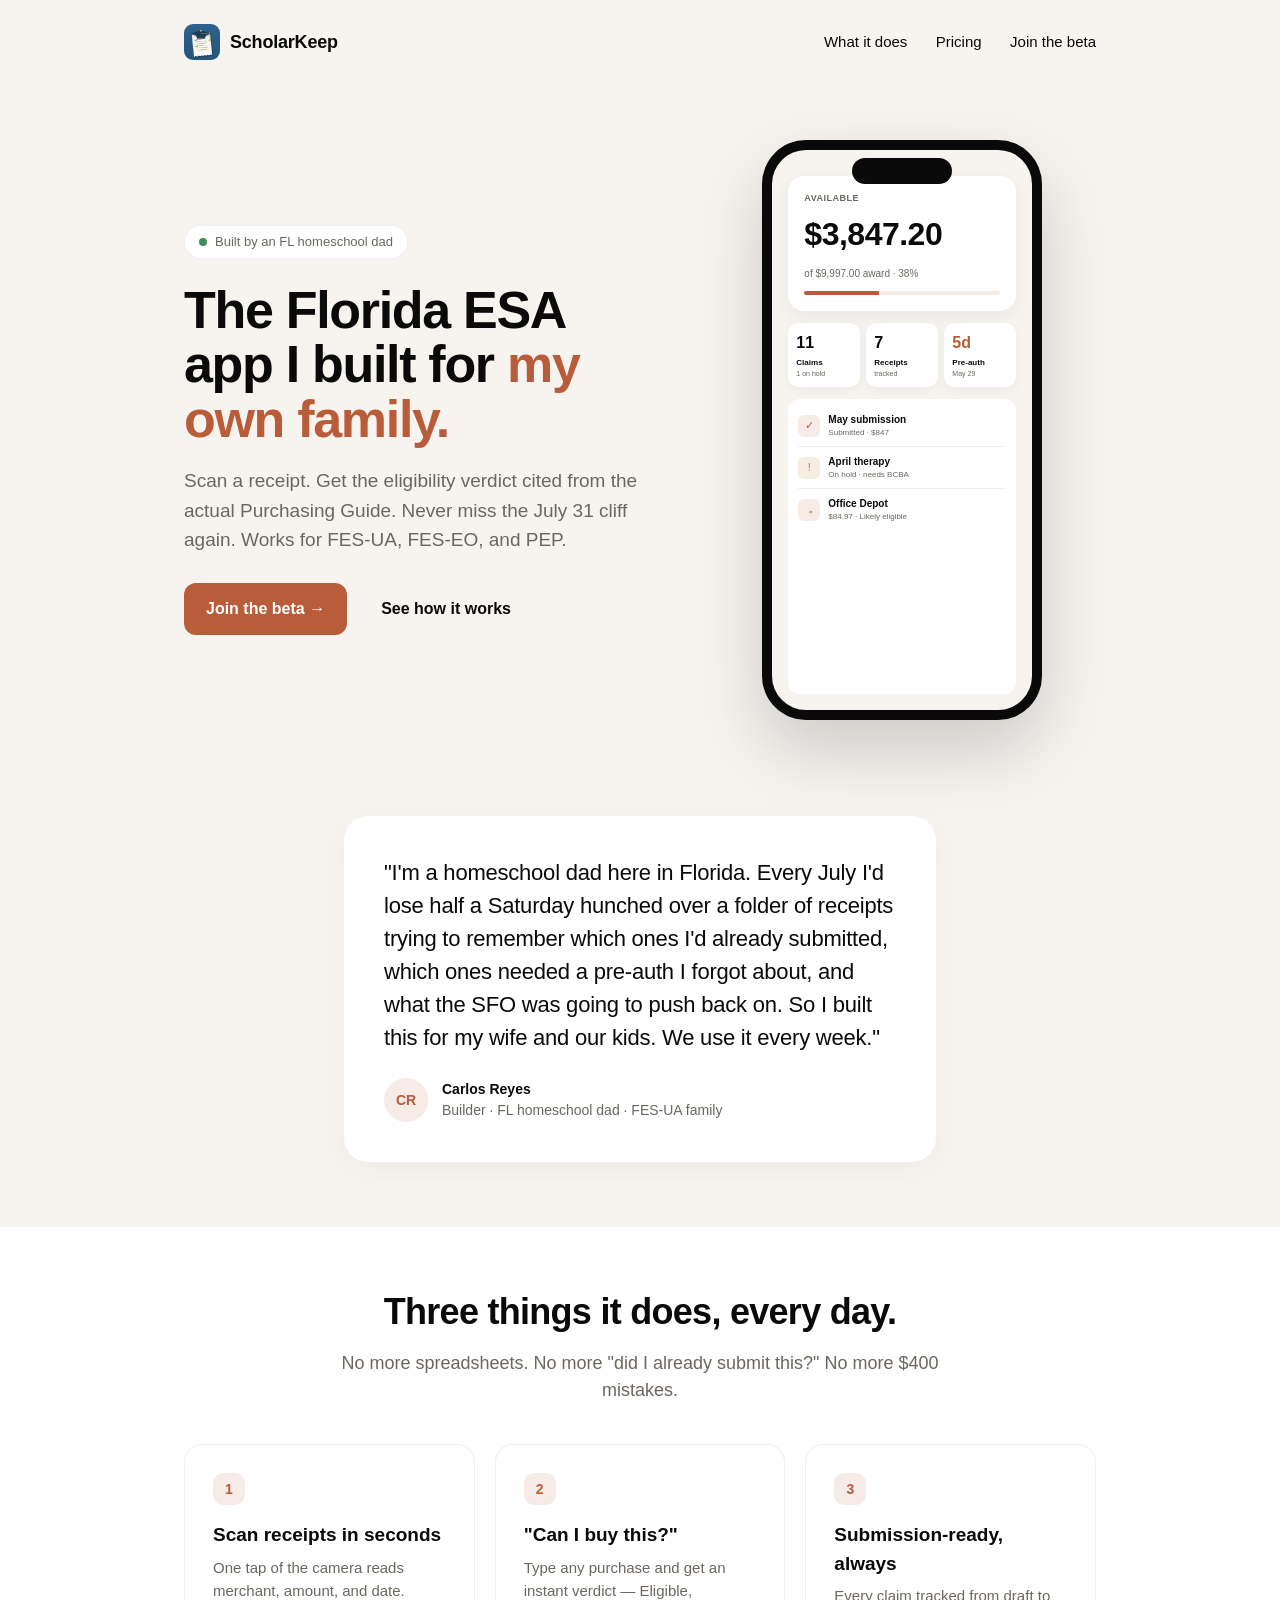
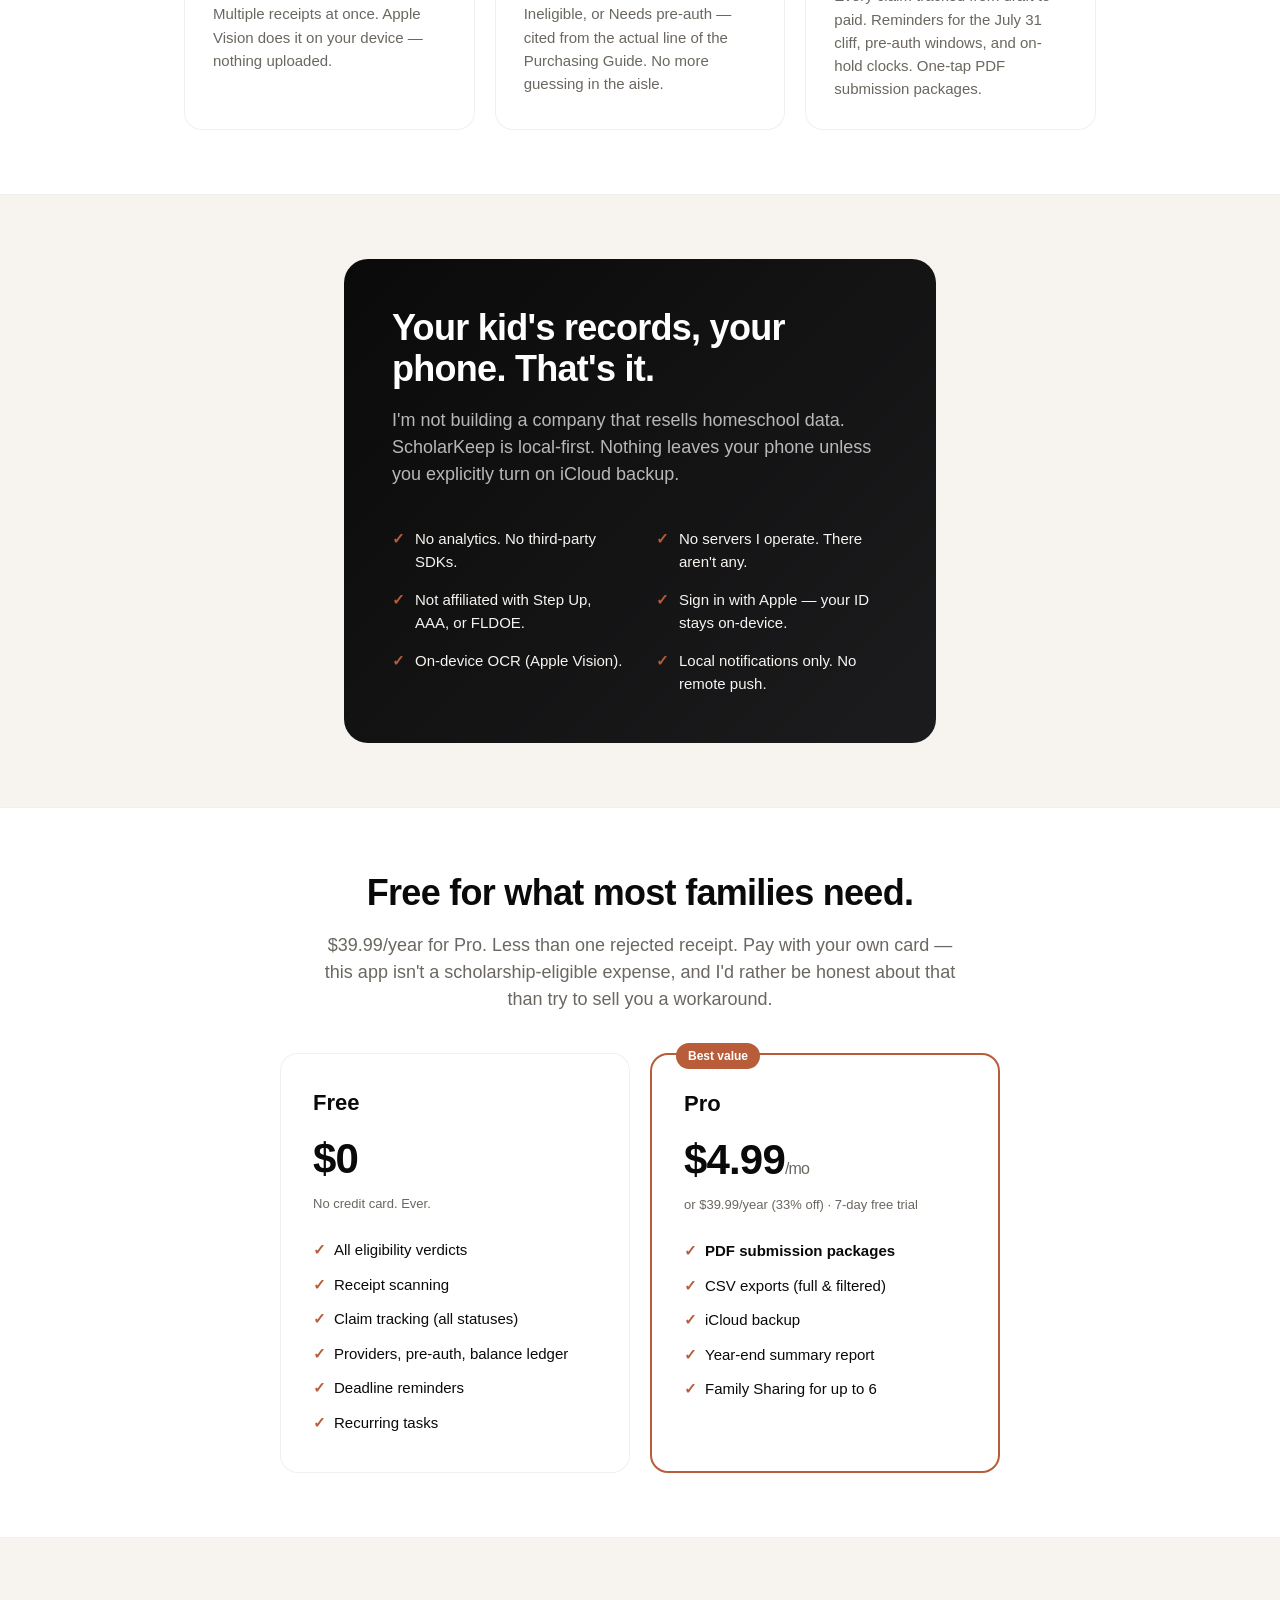
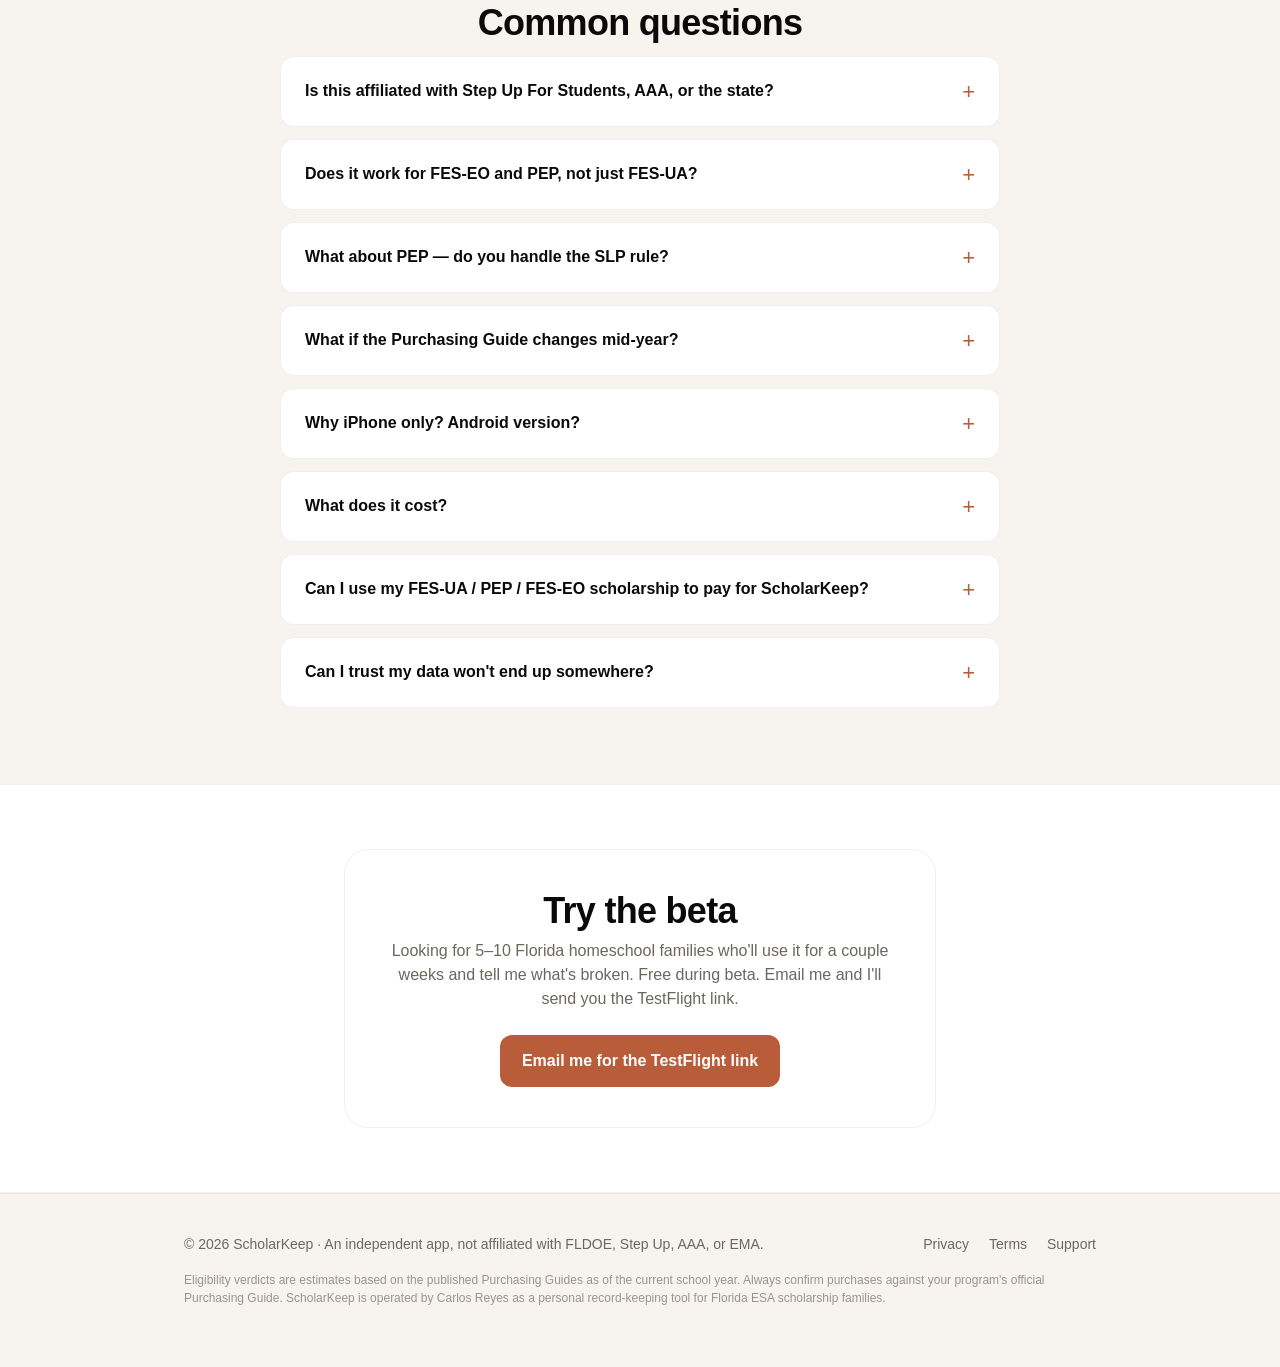
==== commit 8d5680ea: "Pricing decision: hold at \$39.99/yr; expensability honesty as trust signal Two strategic questions " ====
--- a/docs/index.html
+++ b/docs/index.html
@@ -361,7 +361,7 @@
       <div class="container">
         <div class="center">
           <h2>Free for what most families need.</h2>
-          <p class="lede narrow">Pro adds PDFs, iCloud backup, and exports. Family Sharing eligible — one Pro covers the whole household.</p>
+          <p class="lede narrow">$39.99/year for Pro. Less than one rejected receipt. Pay with your own card — this app isn't a scholarship-eligible expense, and I'd rather be honest about that than try to sell you a workaround.</p>
         </div>
         <div class="pricing">
           <div class="plan">
@@ -420,6 +420,12 @@
           <details>
             <summary>What does it cost?</summary>
             <p>Free for everything most families need: eligibility verdicts, receipt scanning, claim tracking, reminders, recurring tasks. Pro is $4.99/month or $39.99/year and adds PDF submission packages, CSV exports, iCloud backup, and year-end reports. Family Sharing covers your whole household on one Pro.</p>
+            <p style="margin-top:8px;">For comparison: Cozi Gold (family calendar) is $39/year; Day One (journaling) is $50/year. ScholarKeep at $39.99 is the same mental slot, but for the part of homeschool that actually has money on the line.</p>
+          </details>
+          <details>
+            <summary>Can I use my FES-UA / PEP / FES-EO scholarship to pay for ScholarKeep?</summary>
+            <p><strong>No</strong> — and I want to be explicit about that. The Purchasing Guides cover instructional materials and services for your <em>student</em>. ScholarKeep is a parent administrative tool, same category as TurboTax or YNAB. Step Up doesn't reimburse those, and they wouldn't reimburse ScholarKeep either.</p>
+            <p style="margin-top:8px;">Pay for ScholarKeep with your own card, not your scholarship. I hold this app to the same eligibility rules it helps you check. If anyone tells you otherwise, they're misreading the guide.</p>
           </details>
           <details>
             <summary>Can I trust my data won't end up somewhere?</summary>
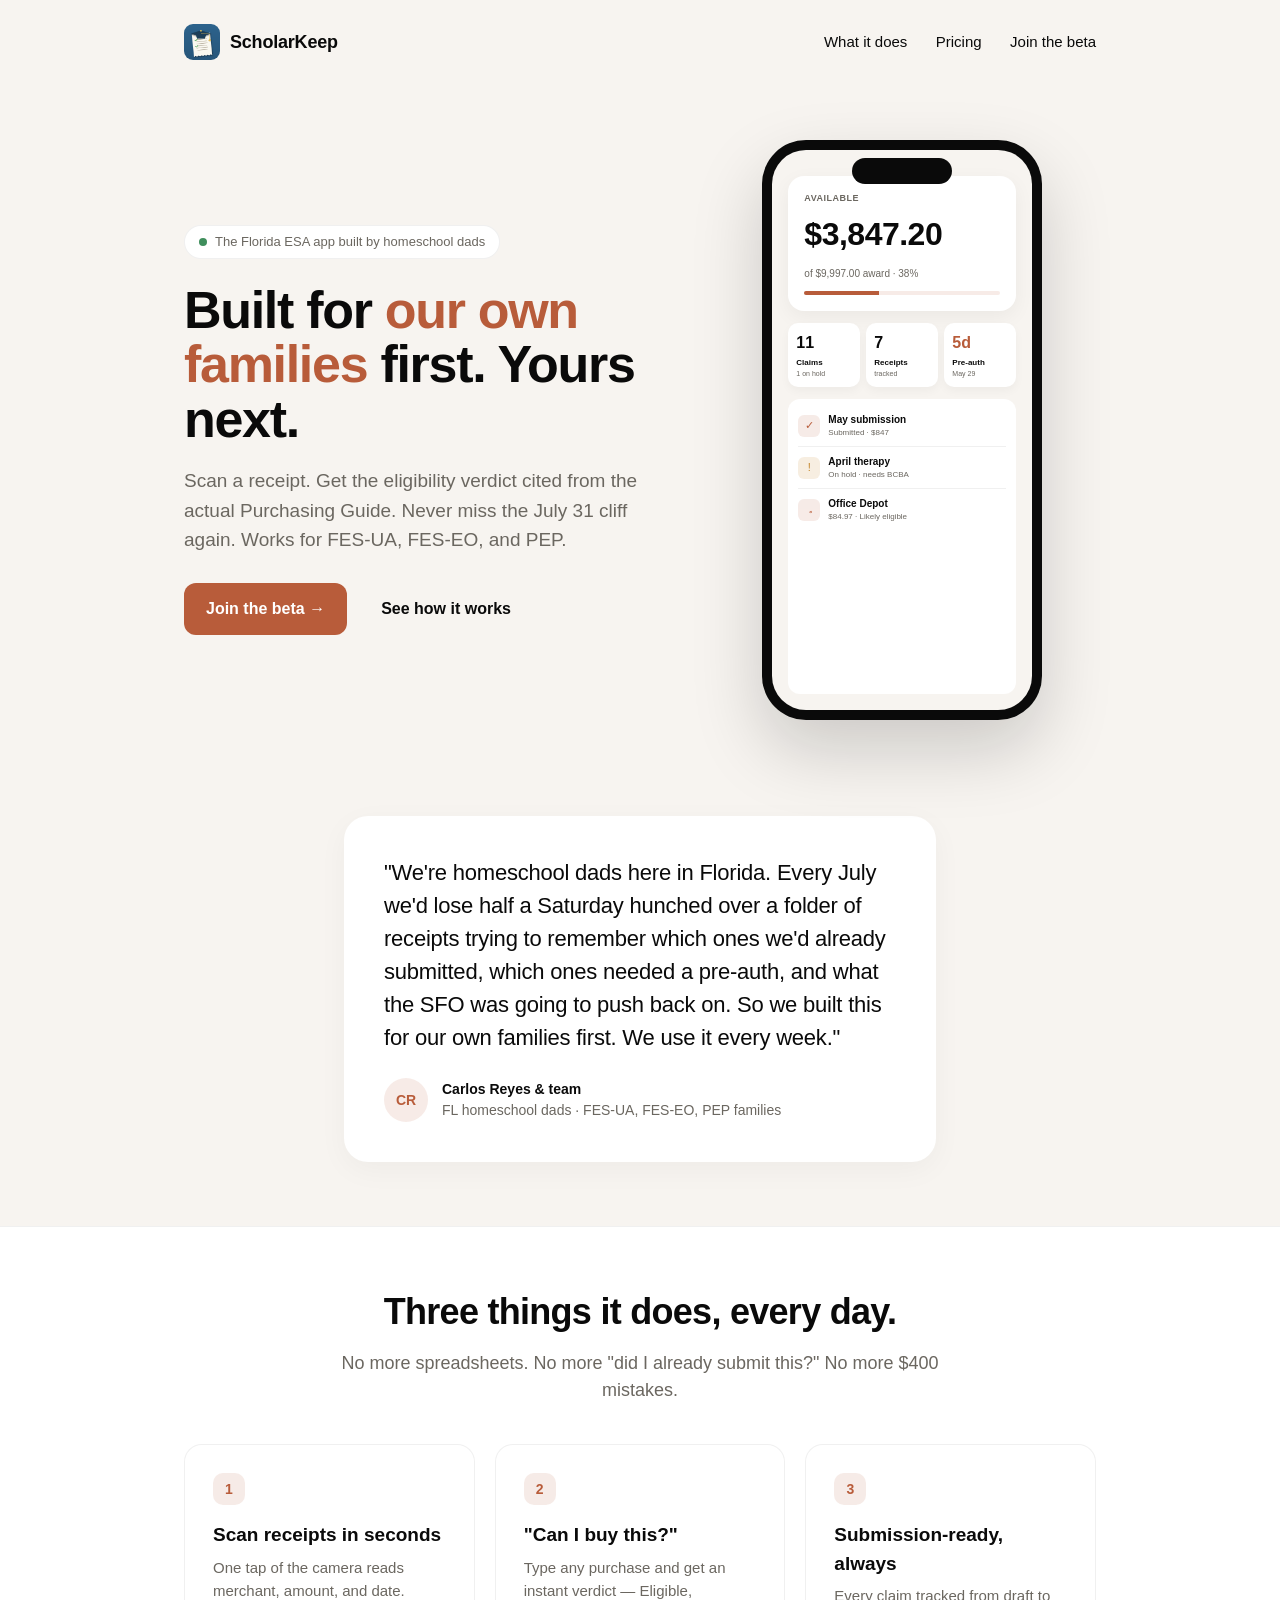
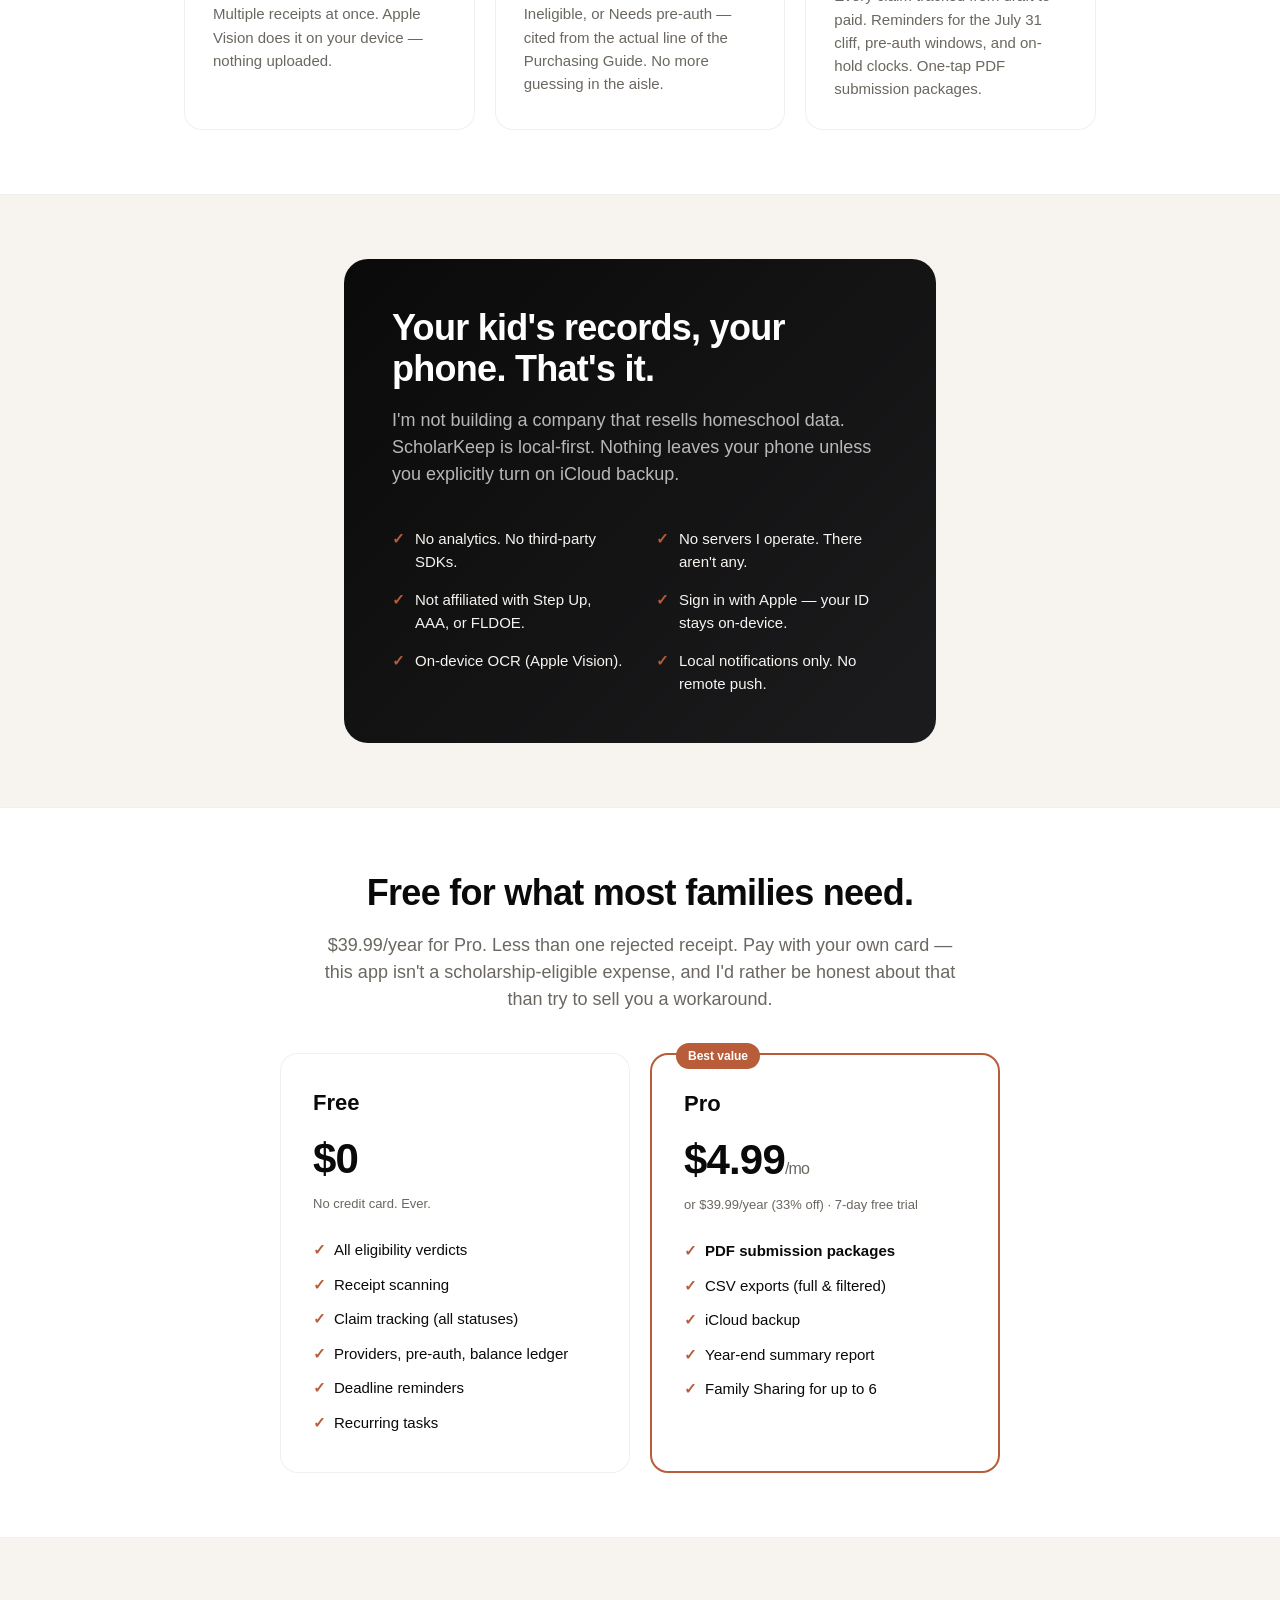
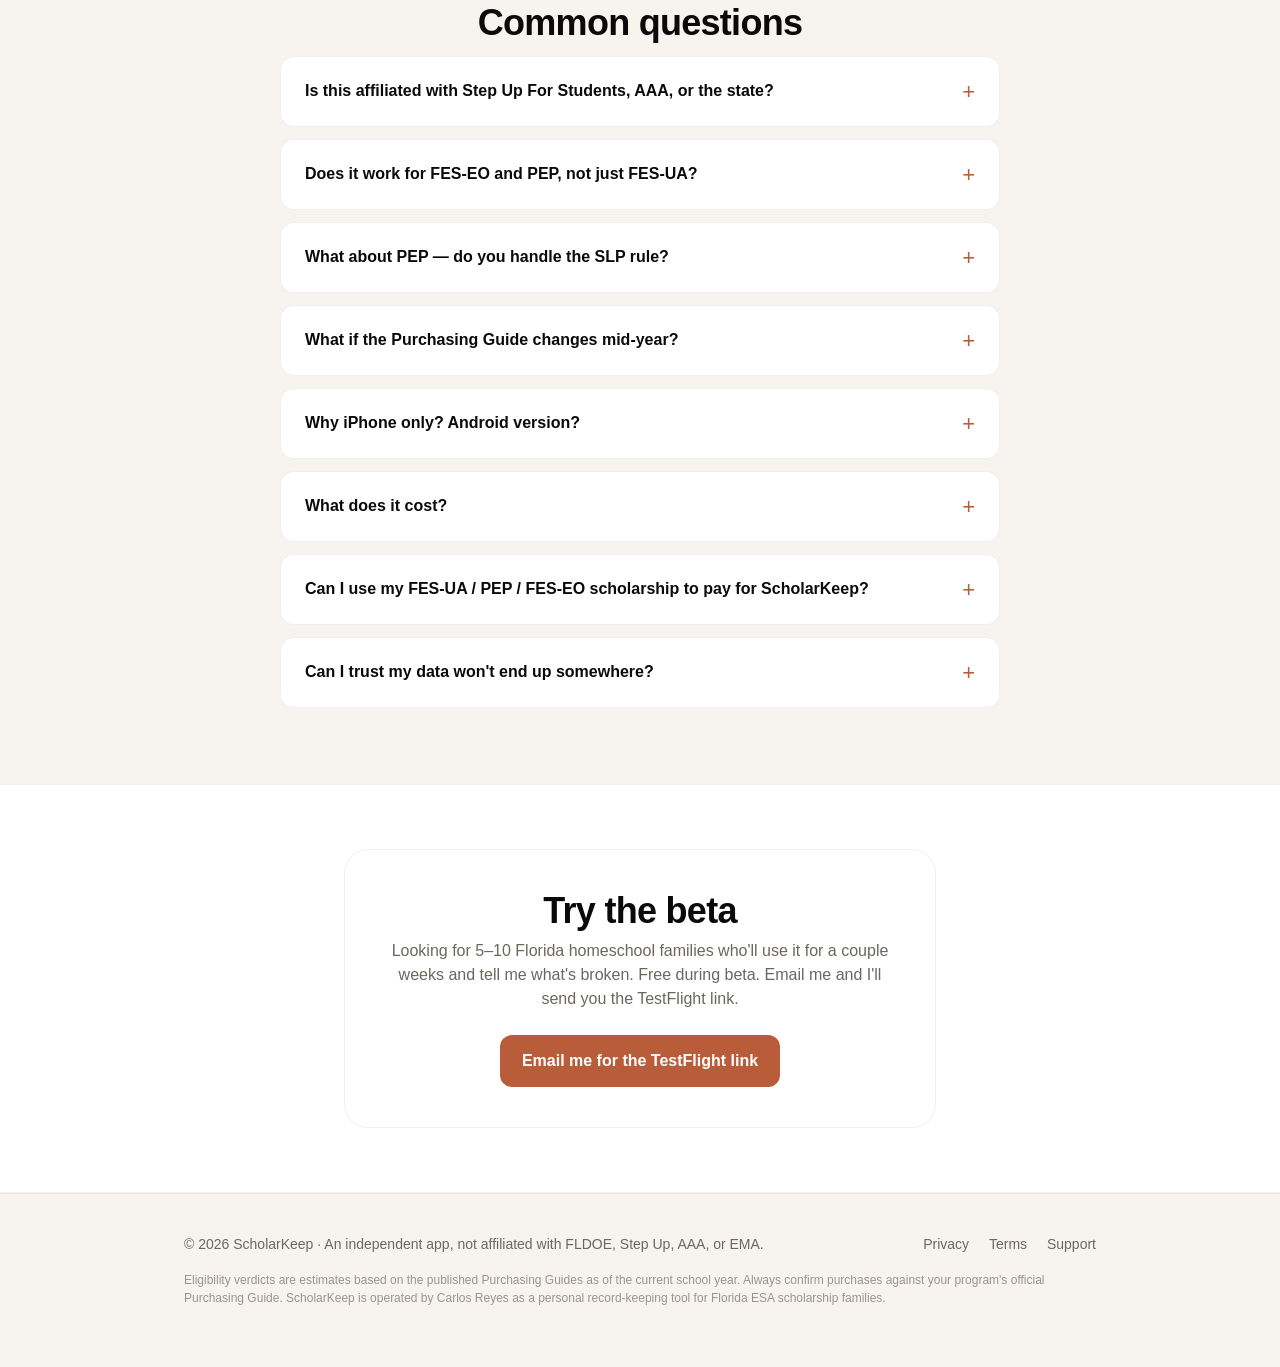
==== commit 8b0f1a76: "Rebrand positioning: "Florida ESA app built by homeschool dads" Per direction: shift from singular f" ====
--- a/docs/index.html
+++ b/docs/index.html
@@ -3,10 +3,10 @@
   <head>
     <meta charset="utf-8" />
     <meta name="viewport" content="width=device-width,initial-scale=1" />
-    <title>ScholarKeep — Florida ESA Scholarship Tracker, Built by an FL Homeschool Dad</title>
-    <meta name="description" content="Built by an FL homeschool dad. Scan receipts, ask 'can I buy this?' and get the answer cited from the official Purchasing Guide, never miss the July 31 deadline. FES-UA, FES-EO, and PEP. iPhone only. Free, no servers, no trackers." />
-    <meta property="og:title" content="ScholarKeep — The Florida ESA app a homeschool dad built" />
-    <meta property="og:description" content="Scan receipts. Catch ineligible items before you buy. Never miss the July 31 deadline. Built by an FL dad. All on your phone." />
+    <title>ScholarKeep — Florida ESA app built by homeschool dads</title>
+    <meta name="description" content="The Florida ESA app built by homeschool dads. Scan receipts, ask 'can I buy this?' and get the answer cited from the official Purchasing Guide, never miss the July 31 deadline. FES-UA, FES-EO, and PEP. iPhone only. Free, no servers, no trackers." />
+    <meta property="og:title" content="ScholarKeep — Florida ESA app built by homeschool dads" />
+    <meta property="og:description" content="Scan receipts. Catch ineligible items before you buy. Never miss the July 31 deadline. Built by FL homeschool dads. All on your phone." />
     <meta name="theme-color" content="#B85C3A" />
     <link rel="icon" href="favicon.png" type="image/png" />
     <style>
@@ -230,9 +230,9 @@
         <div>
           <div class="by-line">
             <span class="dot"></span>
-            Built by an FL homeschool dad
-          </div>
-          <h1>The Florida ESA app I built for <span class="accent">my own family.</span></h1>
+            The Florida ESA app built by homeschool dads
+          </div>
+          <h1>Built for <span class="accent">our own families</span> first. Yours next.</h1>
           <p class="lede">
             Scan a receipt. Get the eligibility verdict cited from the actual Purchasing Guide. Never miss the July&nbsp;31 cliff again. Works for FES-UA, FES-EO, and PEP.
           </p>
@@ -301,13 +301,13 @@
       <div class="container narrow">
         <div class="founder">
           <p class="founder-quote">
-            "I'm a homeschool dad here in Florida. Every July I'd lose half a Saturday hunched over a folder of receipts trying to remember which ones I'd already submitted, which ones needed a pre-auth I forgot about, and what the SFO was going to push back on. So I built this for my wife and our kids. We use it every week."
+            "We're homeschool dads here in Florida. Every July we'd lose half a Saturday hunched over a folder of receipts trying to remember which ones we'd already submitted, which ones needed a pre-auth, and what the SFO was going to push back on. So we built this for our own families first. We use it every week."
           </p>
           <div class="founder-attribution">
             <div class="founder-avatar">CR</div>
             <div>
-              <div style="color: var(--ink); font-weight: 600;">Carlos Reyes</div>
-              <div>Builder · FL homeschool dad · FES-UA family</div>
+              <div style="color: var(--ink); font-weight: 600;">Carlos Reyes &amp; team</div>
+              <div>FL homeschool dads · FES-UA, FES-EO, PEP families</div>
             </div>
           </div>
         </div>
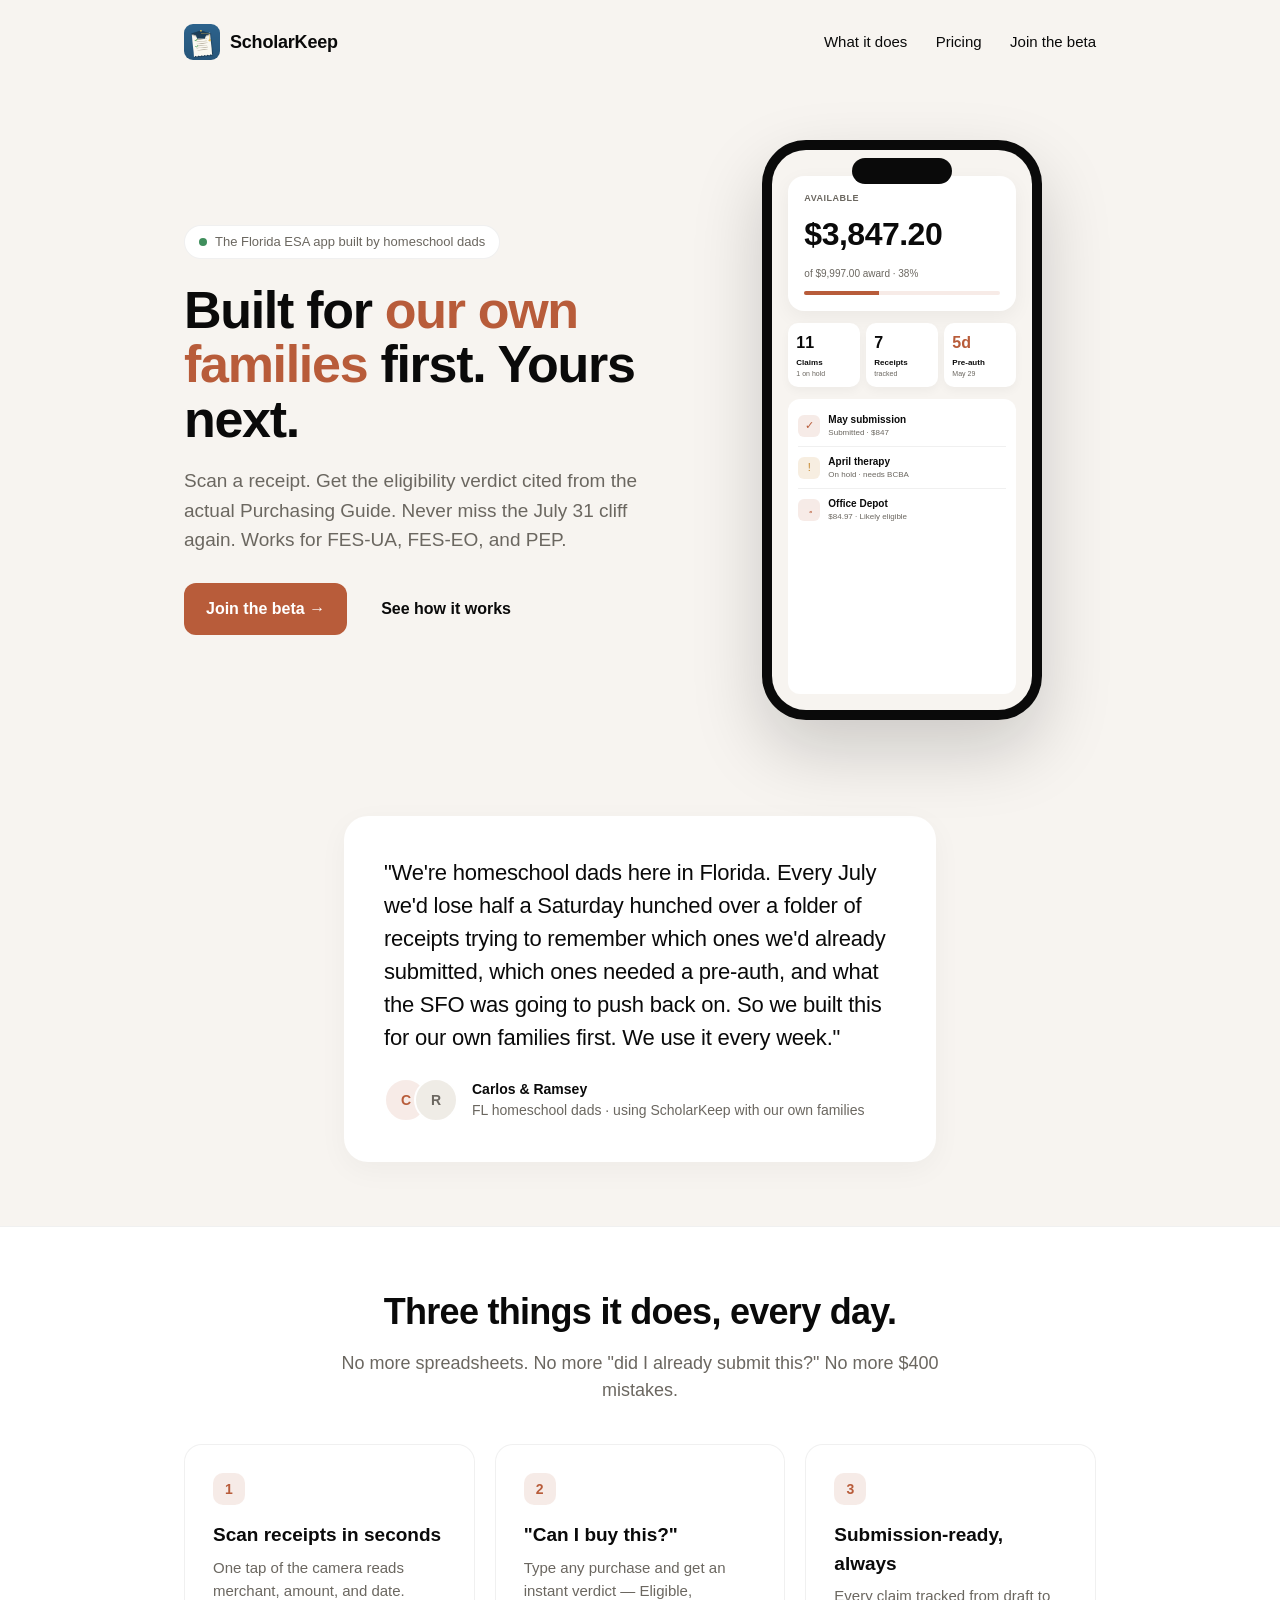
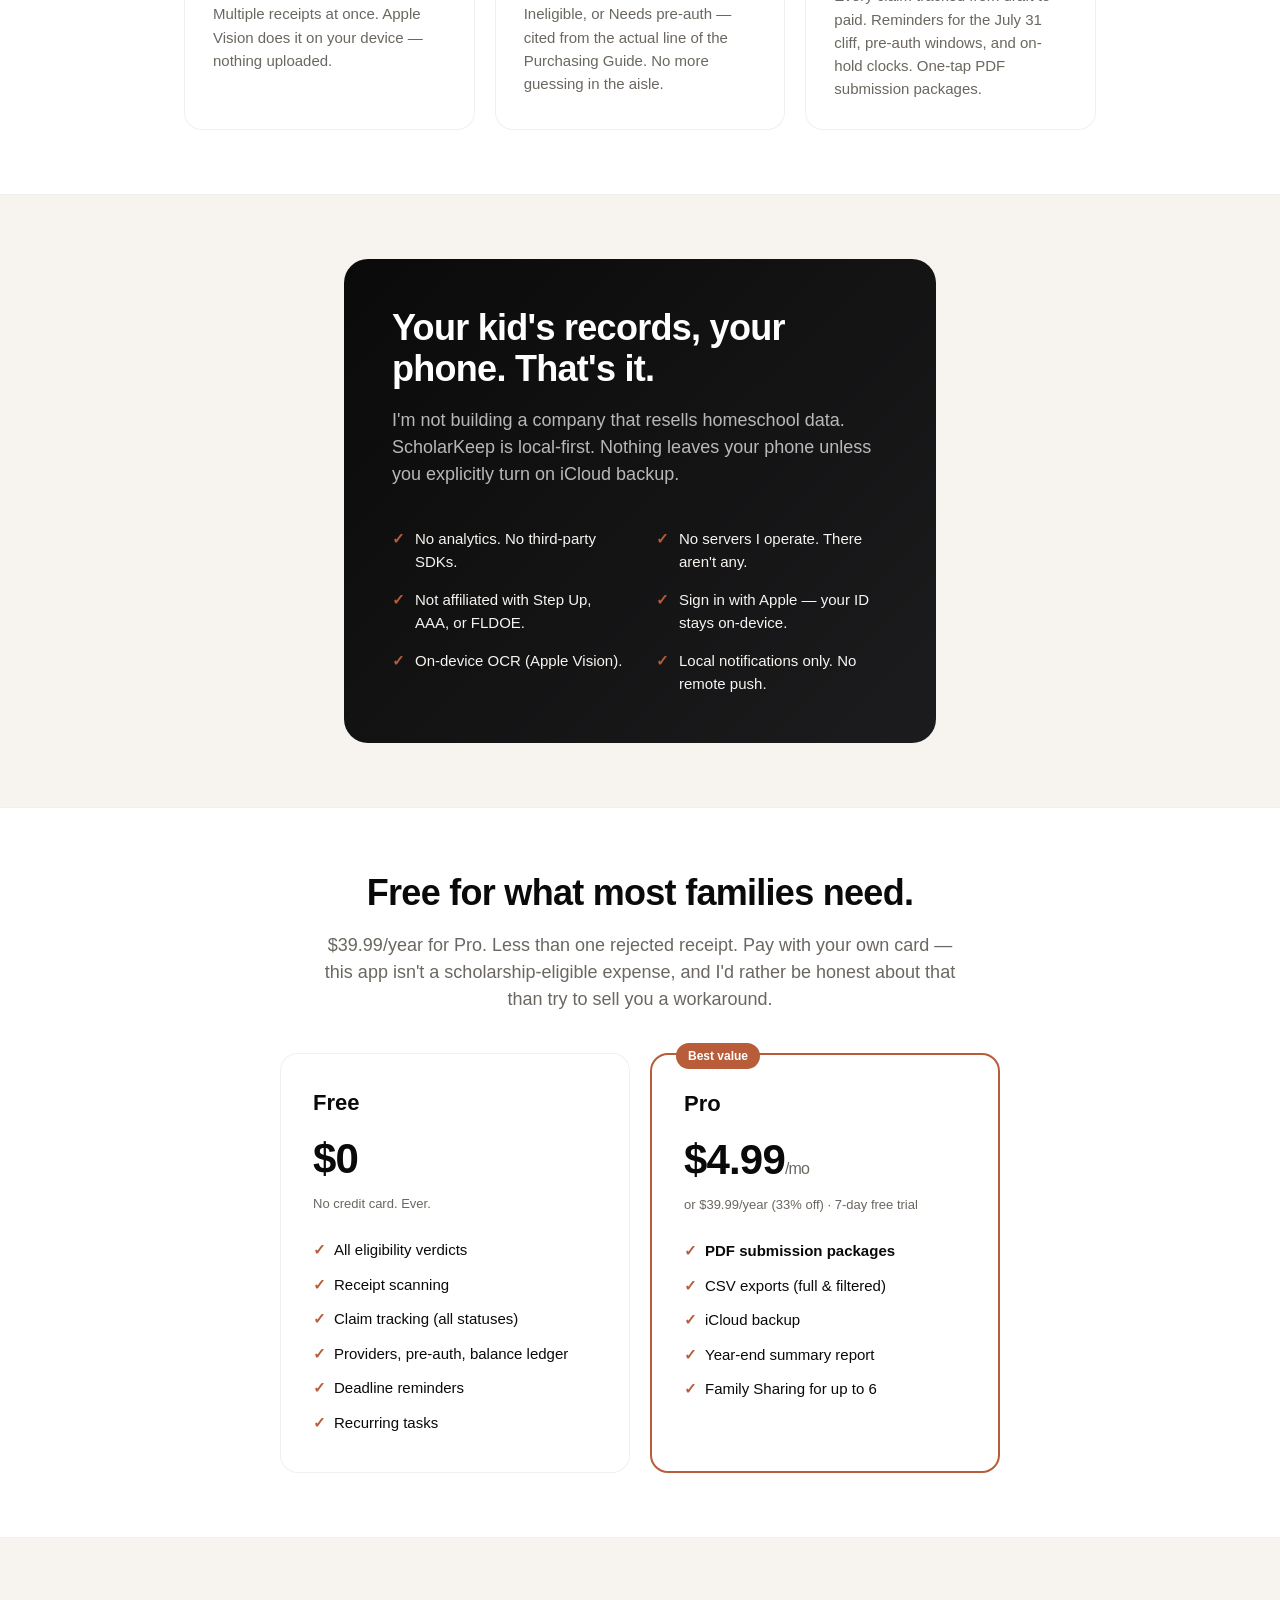
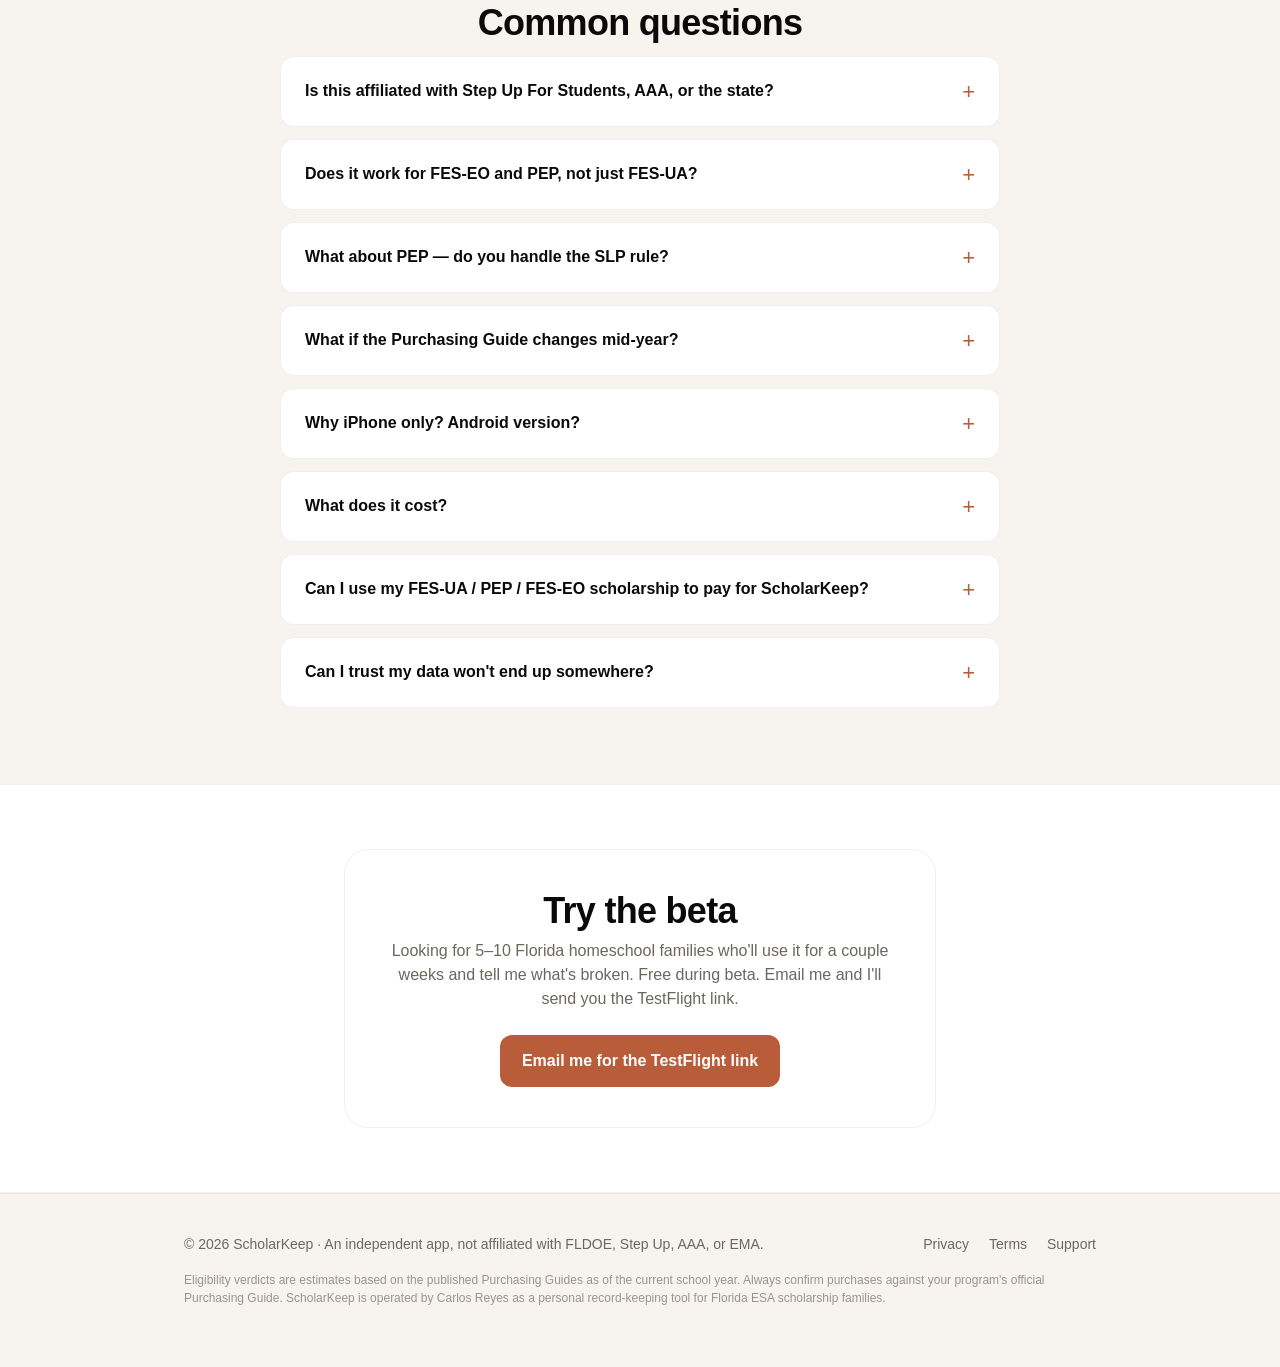
==== commit 0cd52fe4: "Name the team: Carlos & Ramsey Replace "& team" with actual names. Two stacked initial avatars (C + " ====
--- a/docs/index.html
+++ b/docs/index.html
@@ -130,7 +130,9 @@
       }
       .founder-quote { font-size: 22px; line-height: 1.5; font-weight: 500; color: var(--ink); margin: 0 0 24px; letter-spacing: -0.01em; }
       .founder-attribution { display: flex; align-items: center; gap: 14px; font-size: 14px; color: var(--muted); }
-      .founder-avatar { width: 44px; height: 44px; border-radius: 50%; background: var(--accent-soft); color: var(--accent); display: flex; align-items: center; justify-content: center; font-weight: 700; }
+      .founder-avatars { display: flex; }
+      .founder-avatar { width: 44px; height: 44px; border-radius: 50%; background: var(--accent-soft); color: var(--accent); display: flex; align-items: center; justify-content: center; font-weight: 700; border: 2px solid white; }
+      .founder-avatar.second { margin-left: -14px; background: #efece6; color: #6b6760; }
 
       /* Use cases */
       .usecases { display: grid; grid-template-columns: repeat(3, 1fr); gap: 20px; }
@@ -304,10 +306,13 @@
             "We're homeschool dads here in Florida. Every July we'd lose half a Saturday hunched over a folder of receipts trying to remember which ones we'd already submitted, which ones needed a pre-auth, and what the SFO was going to push back on. So we built this for our own families first. We use it every week."
           </p>
           <div class="founder-attribution">
-            <div class="founder-avatar">CR</div>
+            <div class="founder-avatars">
+              <div class="founder-avatar">C</div>
+              <div class="founder-avatar second">R</div>
+            </div>
             <div>
-              <div style="color: var(--ink); font-weight: 600;">Carlos Reyes &amp; team</div>
-              <div>FL homeschool dads · FES-UA, FES-EO, PEP families</div>
+              <div style="color: var(--ink); font-weight: 600;">Carlos &amp; Ramsey</div>
+              <div>FL homeschool dads · using ScholarKeep with our own families</div>
             </div>
           </div>
         </div>
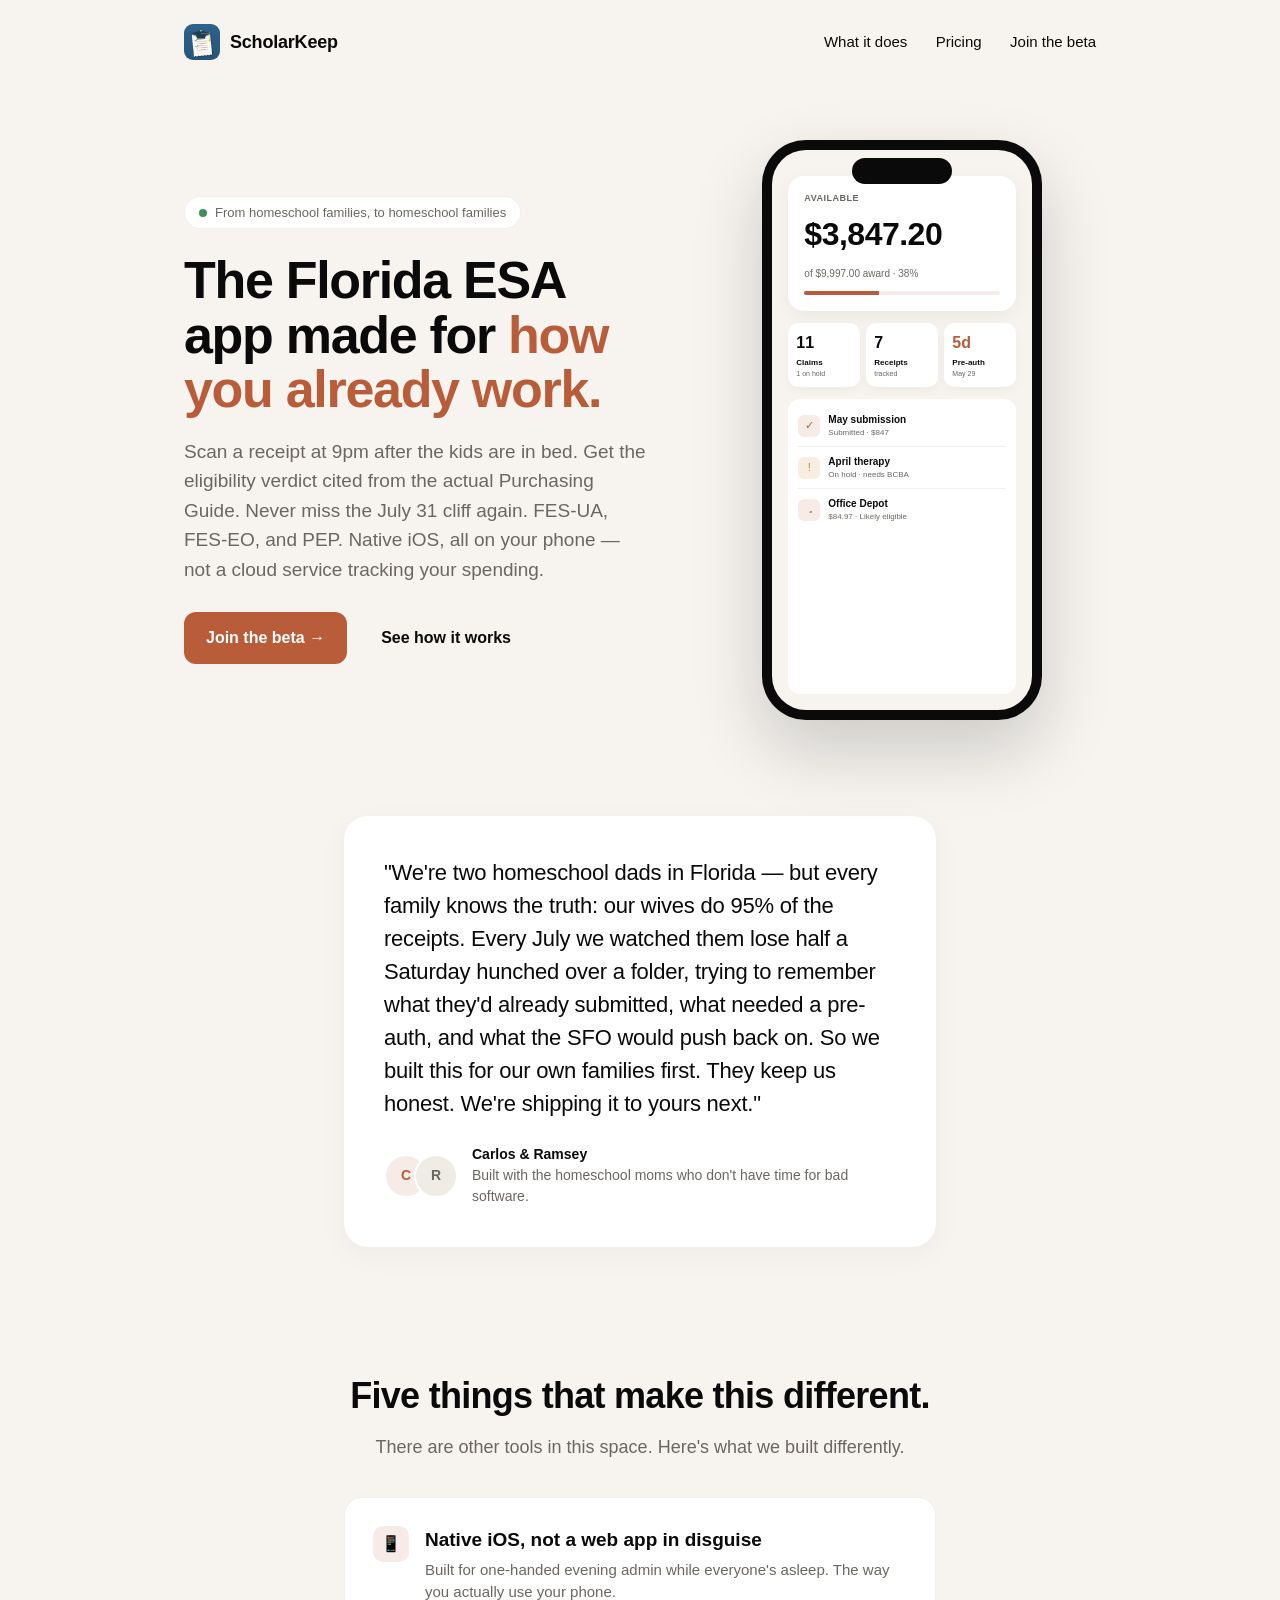
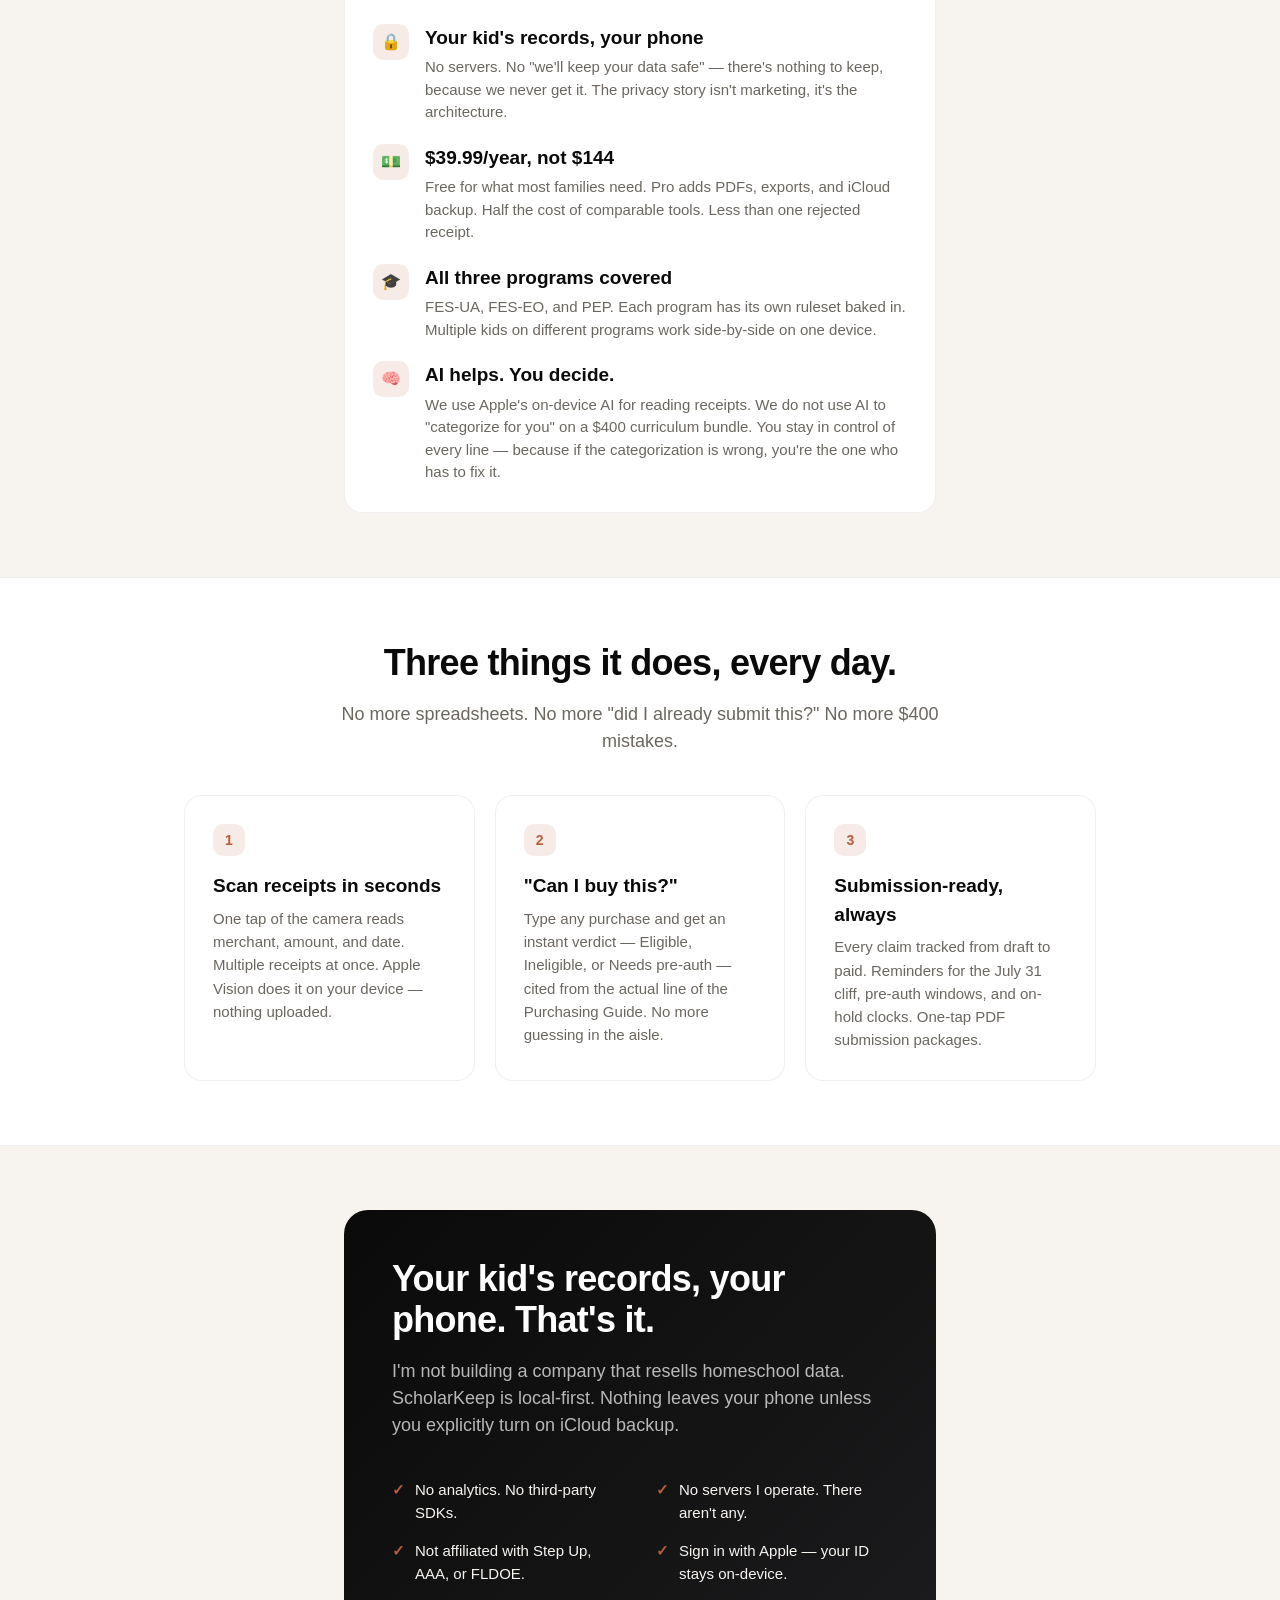
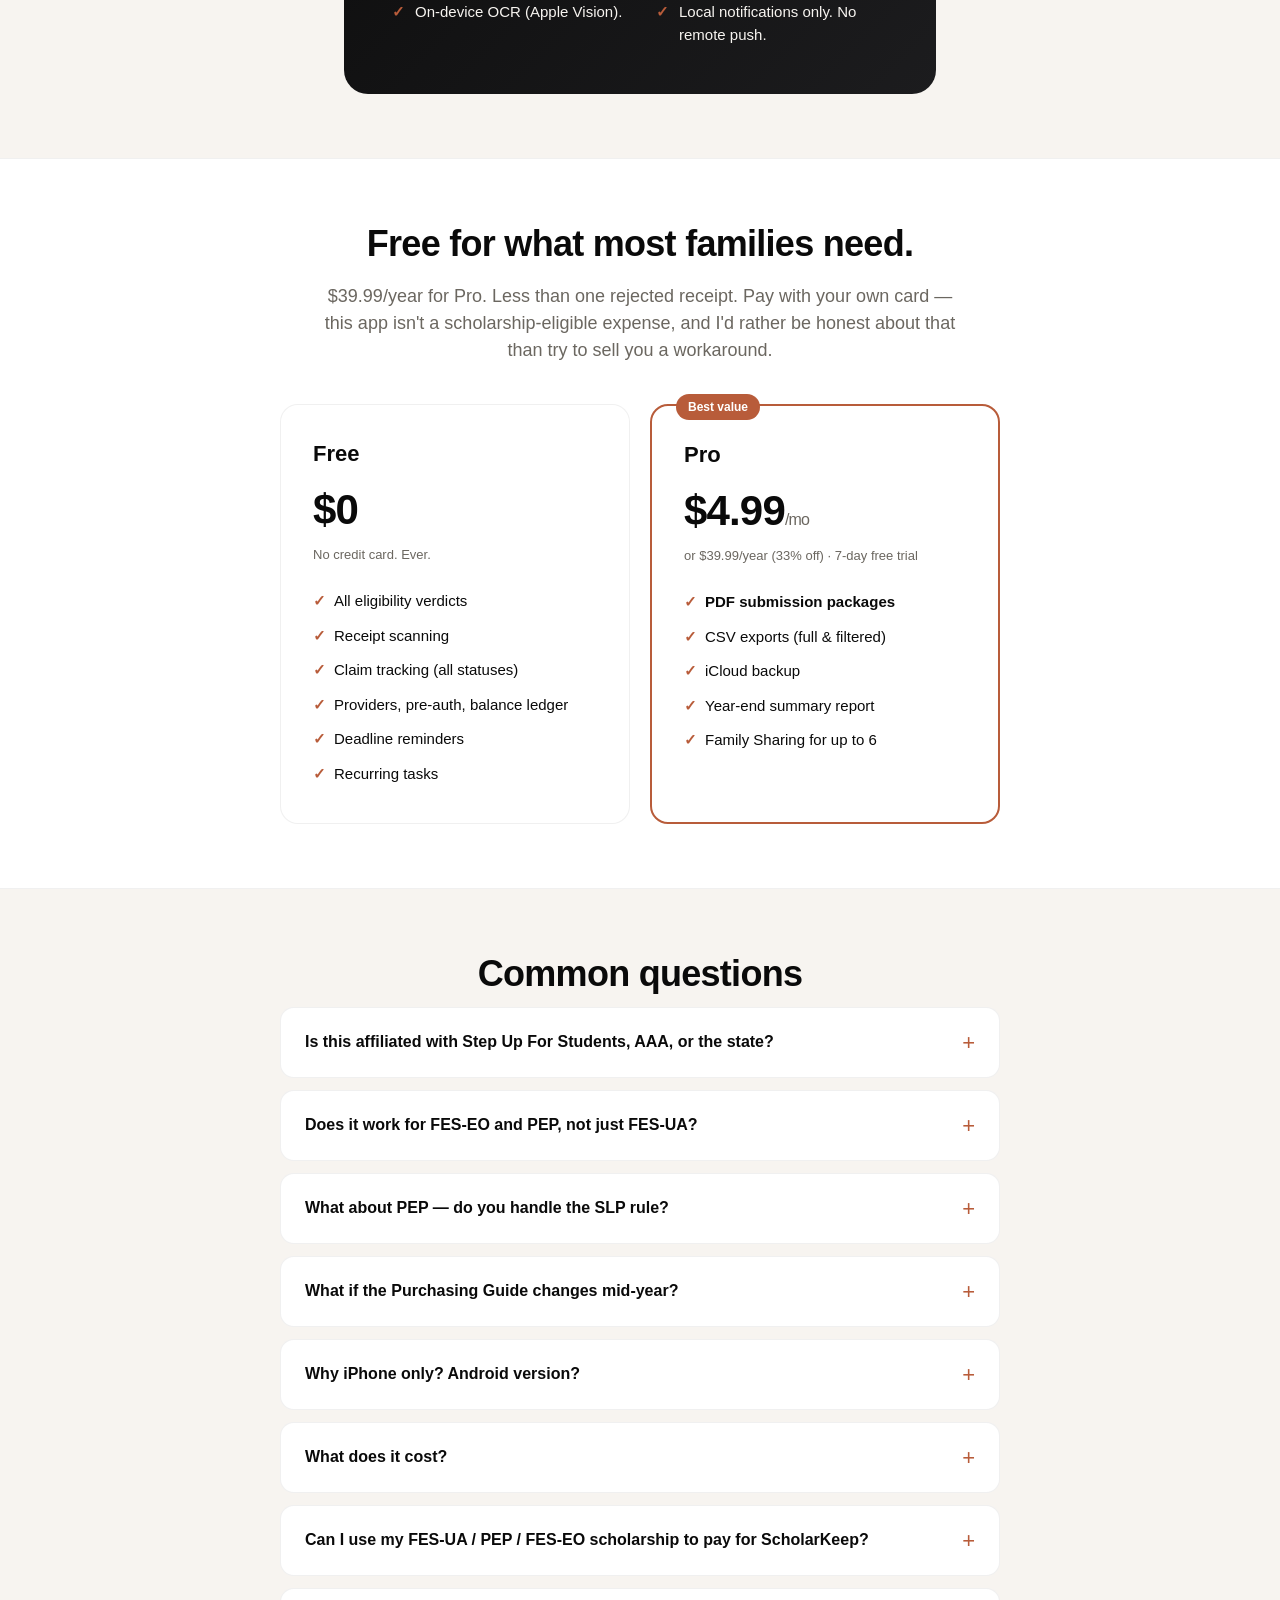
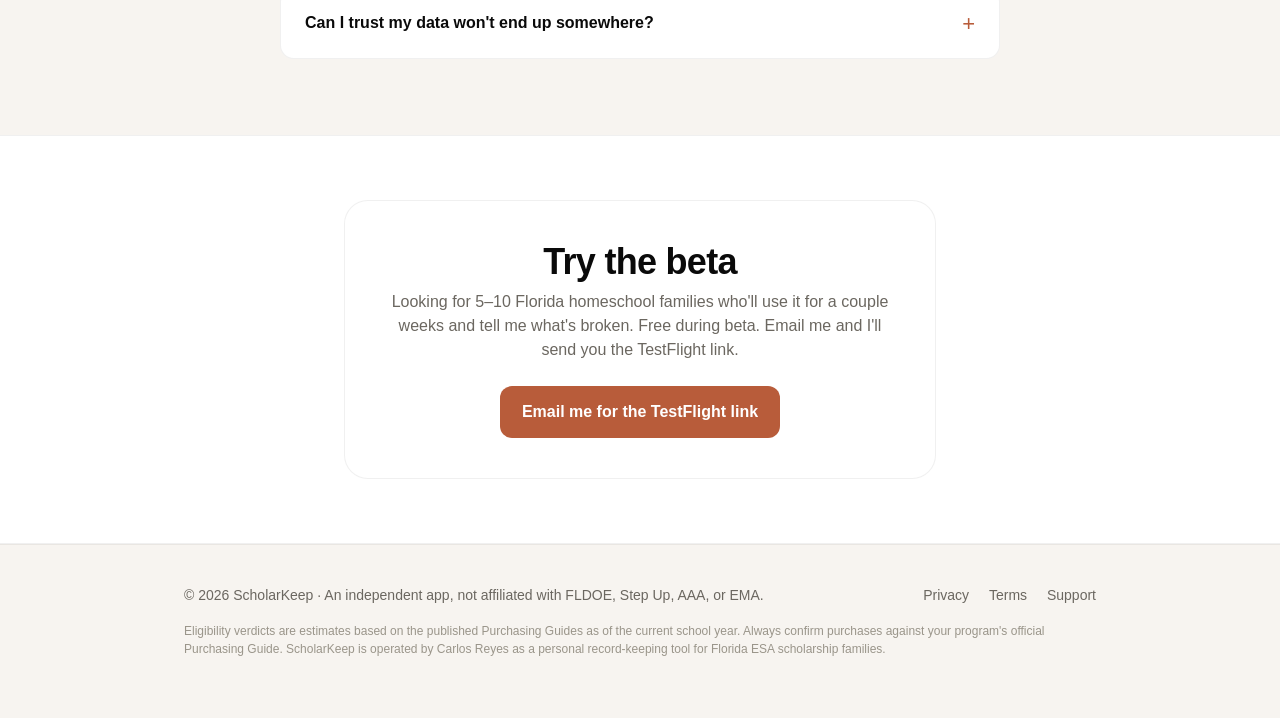
==== commit b598baa6: "Site rebrand: "from homeschool families to homeschool families" + 5-axis differentiator Per strategi" ====
--- a/docs/index.html
+++ b/docs/index.html
@@ -3,10 +3,10 @@
   <head>
     <meta charset="utf-8" />
     <meta name="viewport" content="width=device-width,initial-scale=1" />
-    <title>ScholarKeep — Florida ESA app built by homeschool dads</title>
-    <meta name="description" content="The Florida ESA app built by homeschool dads. Scan receipts, ask 'can I buy this?' and get the answer cited from the official Purchasing Guide, never miss the July 31 deadline. FES-UA, FES-EO, and PEP. iPhone only. Free, no servers, no trackers." />
-    <meta property="og:title" content="ScholarKeep — Florida ESA app built by homeschool dads" />
-    <meta property="og:description" content="Scan receipts. Catch ineligible items before you buy. Never miss the July 31 deadline. Built by FL homeschool dads. All on your phone." />
+    <title>ScholarKeep — Florida ESA app, from homeschool families to homeschool families</title>
+    <meta name="description" content="The Florida ESA app made by homeschool families, for homeschool families. Scan receipts, ask 'can I buy this?' and get the answer cited from the official Purchasing Guide. Never miss July 31. FES-UA, FES-EO, and PEP. iPhone-native. $39.99/yr. No servers, no trackers." />
+    <meta property="og:title" content="ScholarKeep — Florida ESA app, from homeschool families to homeschool families" />
+    <meta property="og:description" content="Made by FL homeschool families for FL homeschool families. Native iOS. All on your phone, not a cloud service. $39.99/yr." />
     <meta name="theme-color" content="#B85C3A" />
     <link rel="icon" href="favicon.png" type="image/png" />
     <style>
@@ -232,11 +232,11 @@
         <div>
           <div class="by-line">
             <span class="dot"></span>
-            The Florida ESA app built by homeschool dads
-          </div>
-          <h1>Built for <span class="accent">our own families</span> first. Yours next.</h1>
+            From homeschool families, to homeschool families
+          </div>
+          <h1>The Florida ESA app made for <span class="accent">how you already work.</span></h1>
           <p class="lede">
-            Scan a receipt. Get the eligibility verdict cited from the actual Purchasing Guide. Never miss the July&nbsp;31 cliff again. Works for FES-UA, FES-EO, and PEP.
+            Scan a receipt at 9pm after the kids are in bed. Get the eligibility verdict cited from the actual Purchasing Guide. Never miss the July&nbsp;31 cliff again. FES-UA, FES-EO, and PEP. Native iOS, all on your phone — not a cloud service tracking your spending.
           </p>
           <div class="cta-row">
             <a href="#beta" class="btn btn-primary">Join the beta →</a>
@@ -303,7 +303,7 @@
       <div class="container narrow">
         <div class="founder">
           <p class="founder-quote">
-            "We're homeschool dads here in Florida. Every July we'd lose half a Saturday hunched over a folder of receipts trying to remember which ones we'd already submitted, which ones needed a pre-auth, and what the SFO was going to push back on. So we built this for our own families first. We use it every week."
+            "We're two homeschool dads in Florida — but every family knows the truth: our wives do 95% of the receipts. Every July we watched them lose half a Saturday hunched over a folder, trying to remember what they'd already submitted, what needed a pre-auth, and what the SFO would push back on. So we built this for our own families first. They keep us honest. We're shipping it to yours next."
           </p>
           <div class="founder-attribution">
             <div class="founder-avatars">
@@ -312,7 +312,53 @@
             </div>
             <div>
               <div style="color: var(--ink); font-weight: 600;">Carlos &amp; Ramsey</div>
-              <div>FL homeschool dads · using ScholarKeep with our own families</div>
+              <div>Built with the homeschool moms who don't have time for bad software.</div>
+            </div>
+          </div>
+        </div>
+      </div>
+    </section>
+
+    <section>
+      <div class="container narrow">
+        <h2 class="center">Five things that make this different.</h2>
+        <p class="lede center narrow" style="margin-bottom: 36px;">There are other tools in this space. Here's what we built differently.</p>
+        <div style="background: var(--card); border-radius: 18px; padding: 28px; border: 1px solid var(--border);">
+          <div style="display: grid; gap: 20px;">
+            <div style="display: grid; grid-template-columns: 36px 1fr; gap: 16px; align-items: start;">
+              <div style="width: 36px; height: 36px; border-radius: 10px; background: var(--accent-soft); color: var(--accent); display: flex; align-items: center; justify-content: center; font-weight: 700;">📱</div>
+              <div>
+                <h3 style="margin-bottom: 4px;">Native iOS, not a web app in disguise</h3>
+                <p style="color: var(--muted); margin: 0; font-size: 15px;">Built for one-handed evening admin while everyone's asleep. The way you actually use your phone.</p>
+              </div>
+            </div>
+            <div style="display: grid; grid-template-columns: 36px 1fr; gap: 16px; align-items: start;">
+              <div style="width: 36px; height: 36px; border-radius: 10px; background: var(--accent-soft); color: var(--accent); display: flex; align-items: center; justify-content: center; font-weight: 700;">🔒</div>
+              <div>
+                <h3 style="margin-bottom: 4px;">Your kid's records, your phone</h3>
+                <p style="color: var(--muted); margin: 0; font-size: 15px;">No servers. No "we'll keep your data safe" — there's nothing to keep, because we never get it. The privacy story isn't marketing, it's the architecture.</p>
+              </div>
+            </div>
+            <div style="display: grid; grid-template-columns: 36px 1fr; gap: 16px; align-items: start;">
+              <div style="width: 36px; height: 36px; border-radius: 10px; background: var(--accent-soft); color: var(--accent); display: flex; align-items: center; justify-content: center; font-weight: 700;">💵</div>
+              <div>
+                <h3 style="margin-bottom: 4px;">$39.99/year, not $144</h3>
+                <p style="color: var(--muted); margin: 0; font-size: 15px;">Free for what most families need. Pro adds PDFs, exports, and iCloud backup. Half the cost of comparable tools. Less than one rejected receipt.</p>
+              </div>
+            </div>
+            <div style="display: grid; grid-template-columns: 36px 1fr; gap: 16px; align-items: start;">
+              <div style="width: 36px; height: 36px; border-radius: 10px; background: var(--accent-soft); color: var(--accent); display: flex; align-items: center; justify-content: center; font-weight: 700;">🎓</div>
+              <div>
+                <h3 style="margin-bottom: 4px;">All three programs covered</h3>
+                <p style="color: var(--muted); margin: 0; font-size: 15px;">FES-UA, FES-EO, and PEP. Each program has its own ruleset baked in. Multiple kids on different programs work side-by-side on one device.</p>
+              </div>
+            </div>
+            <div style="display: grid; grid-template-columns: 36px 1fr; gap: 16px; align-items: start;">
+              <div style="width: 36px; height: 36px; border-radius: 10px; background: var(--accent-soft); color: var(--accent); display: flex; align-items: center; justify-content: center; font-weight: 700;">🧠</div>
+              <div>
+                <h3 style="margin-bottom: 4px;">AI helps. You decide.</h3>
+                <p style="color: var(--muted); margin: 0; font-size: 15px;">We use Apple's on-device AI for reading receipts. We do not use AI to "categorize for you" on a $400 curriculum bundle. You stay in control of every line — because if the categorization is wrong, you're the one who has to fix it.</p>
+              </div>
             </div>
           </div>
         </div>
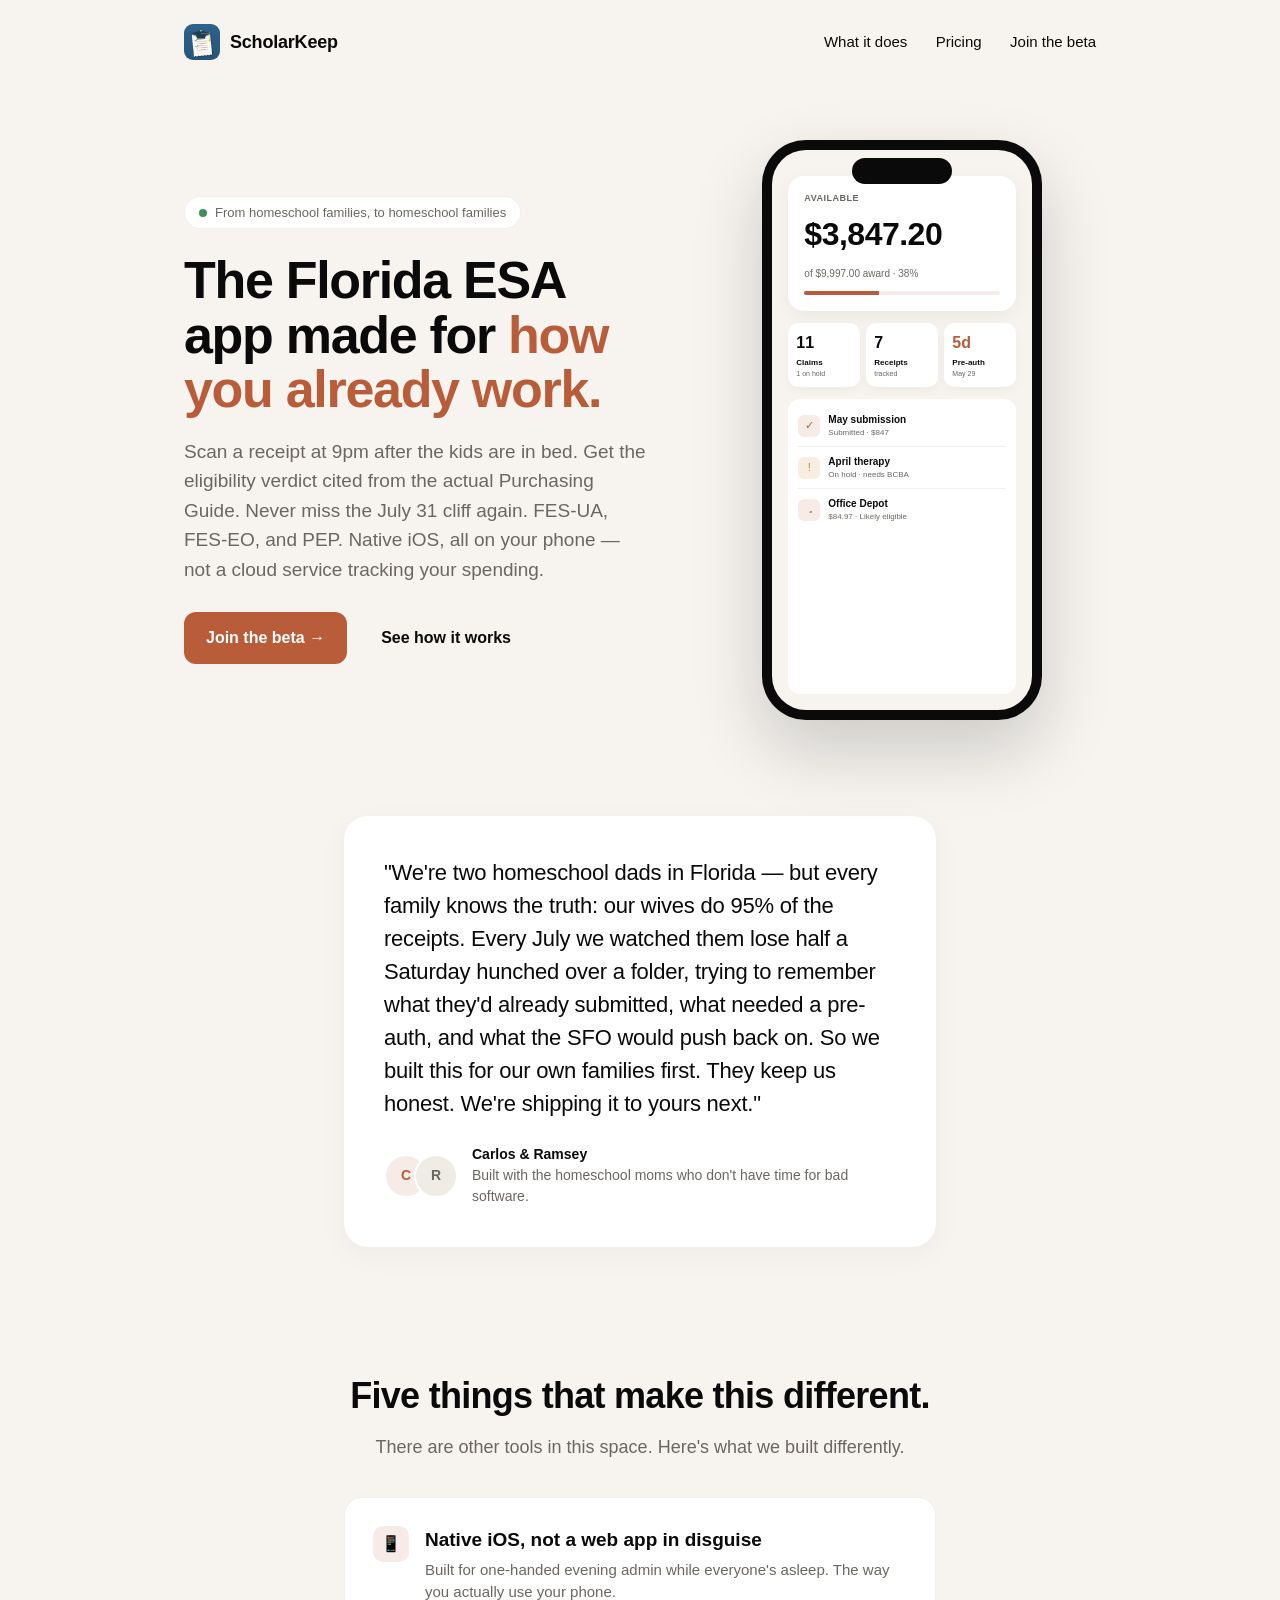
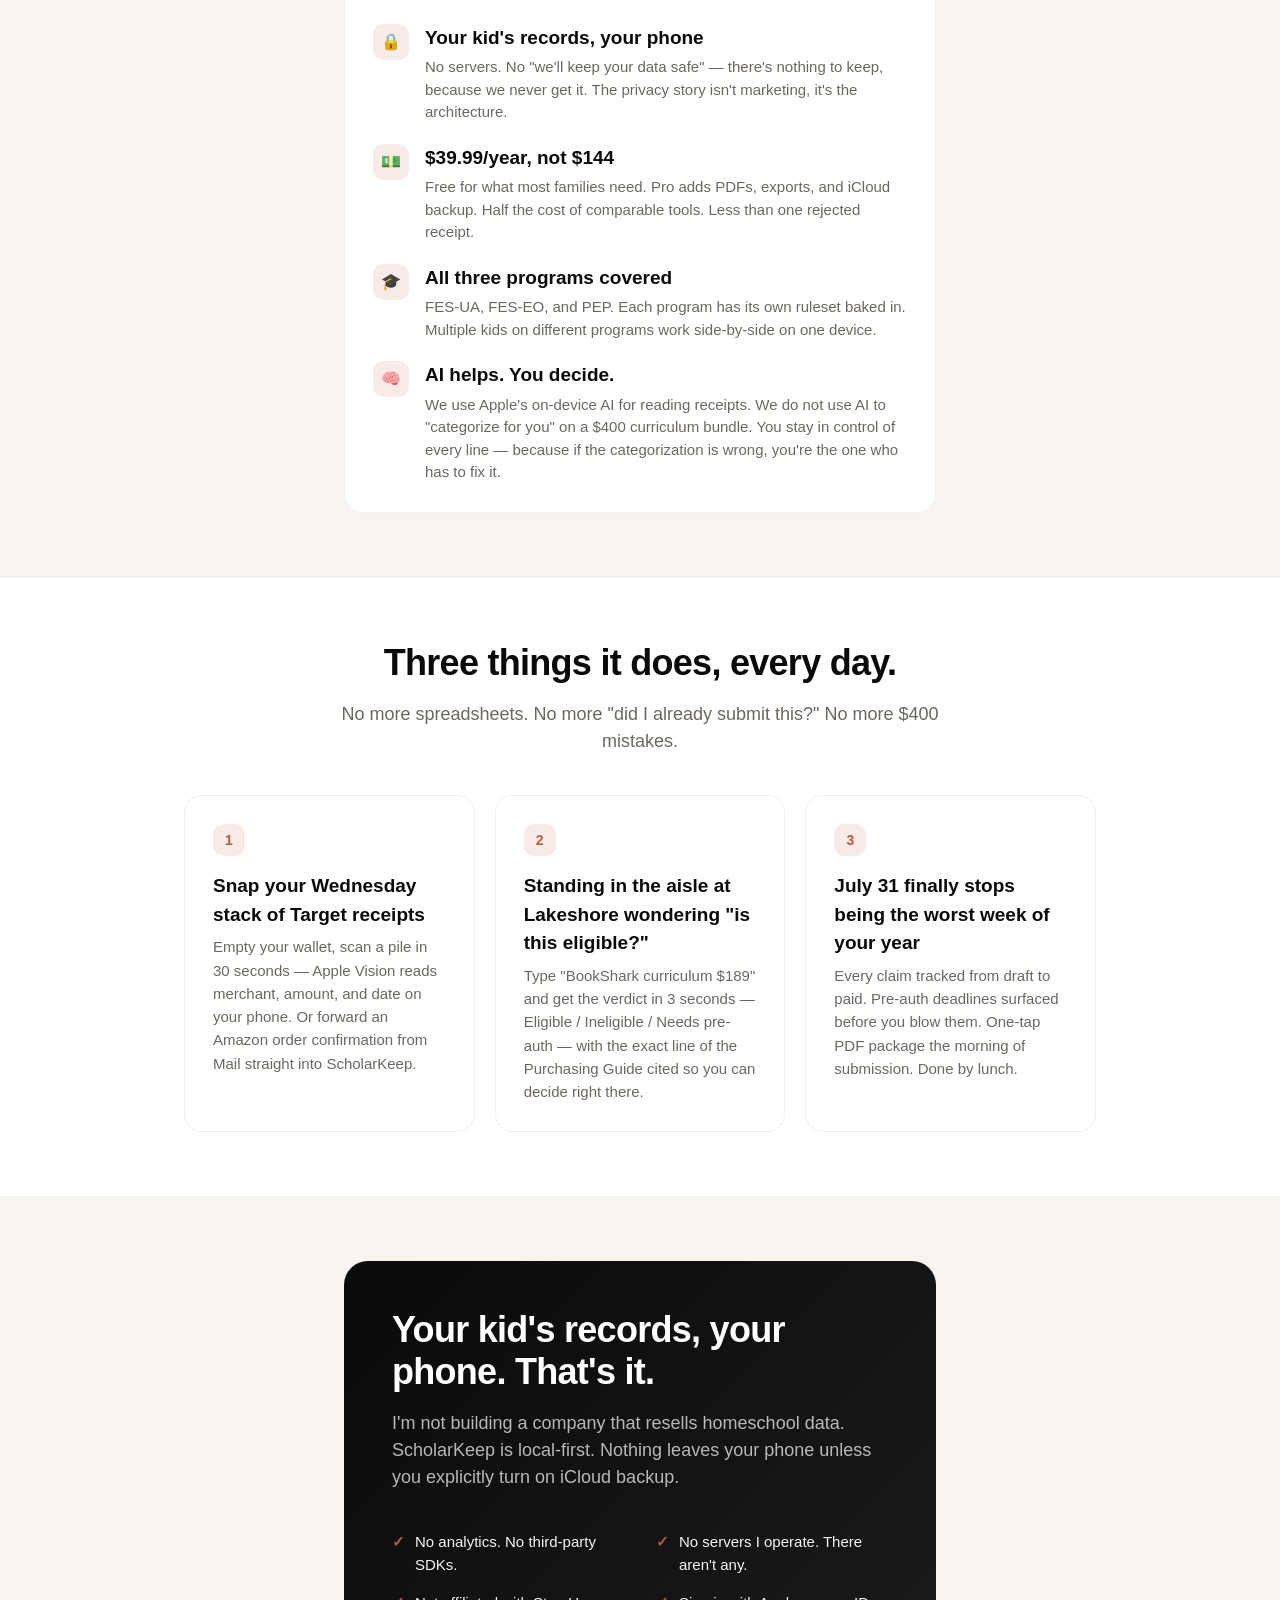
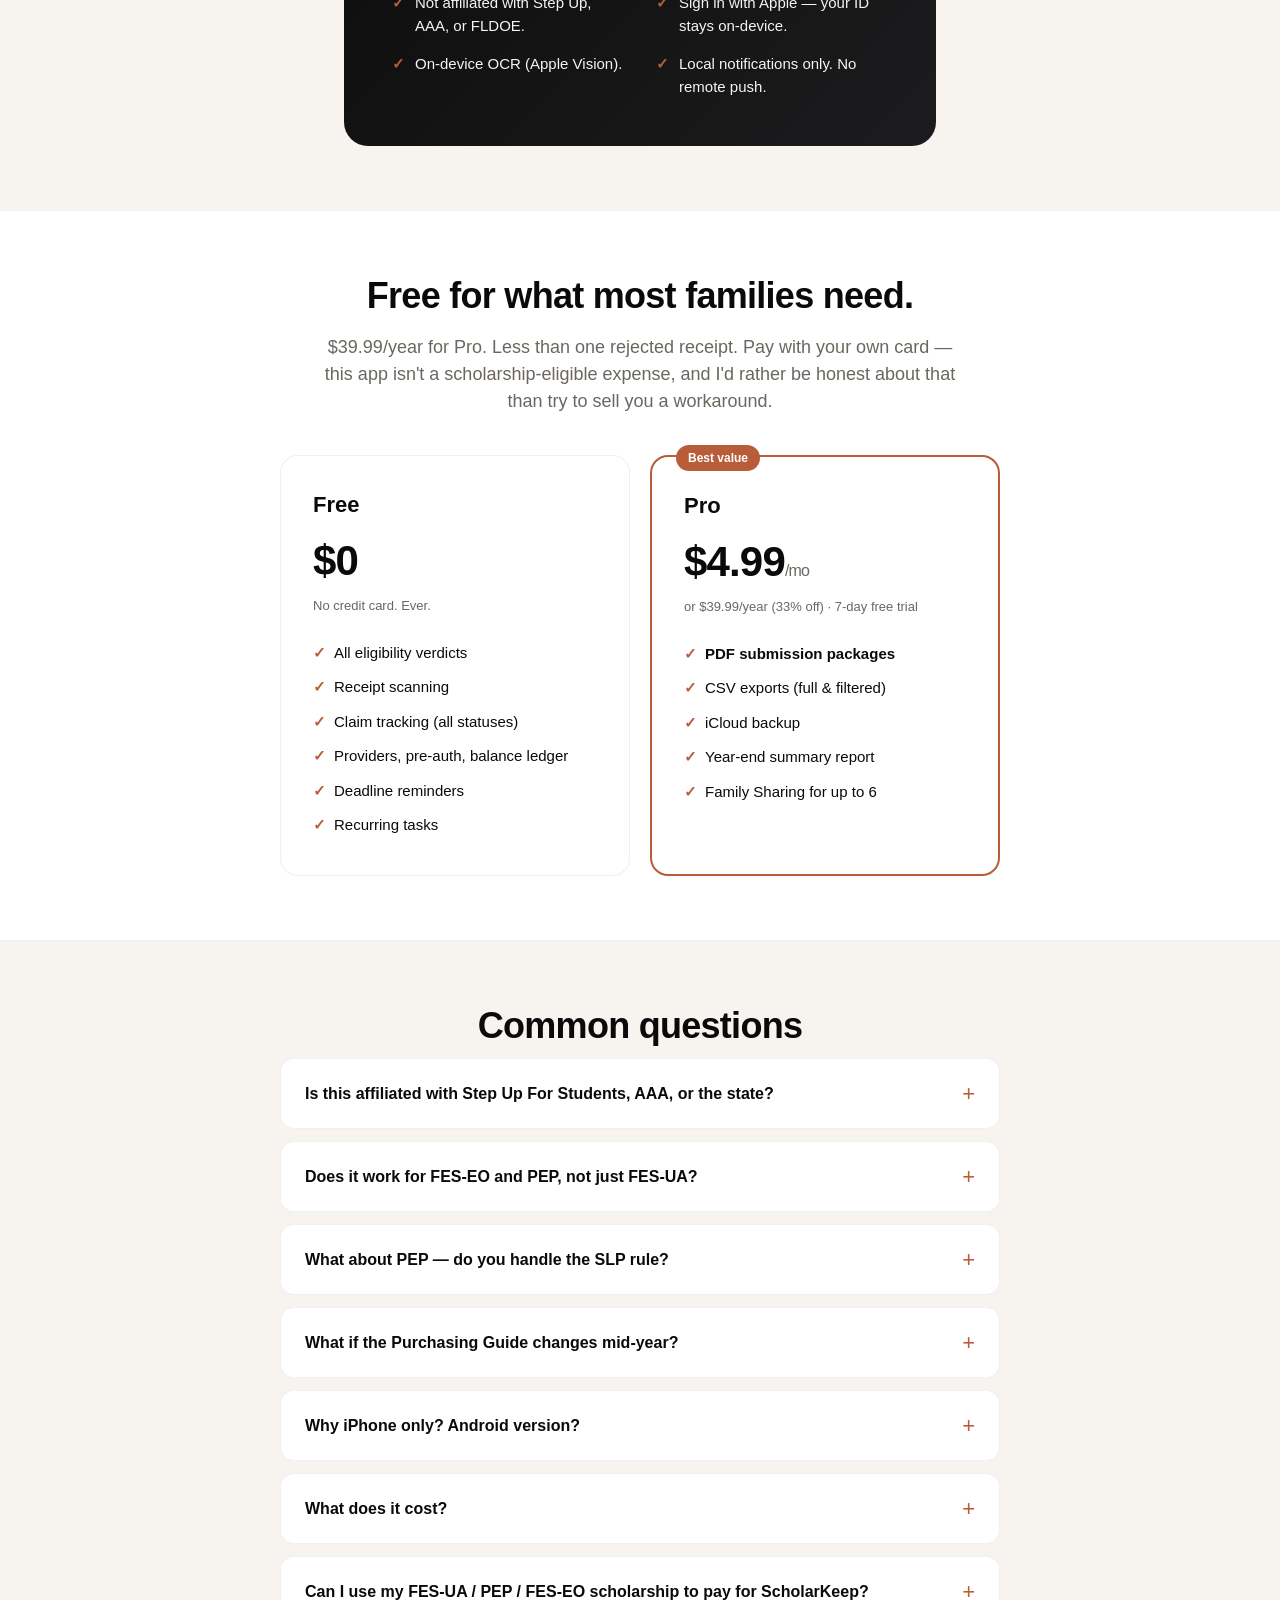
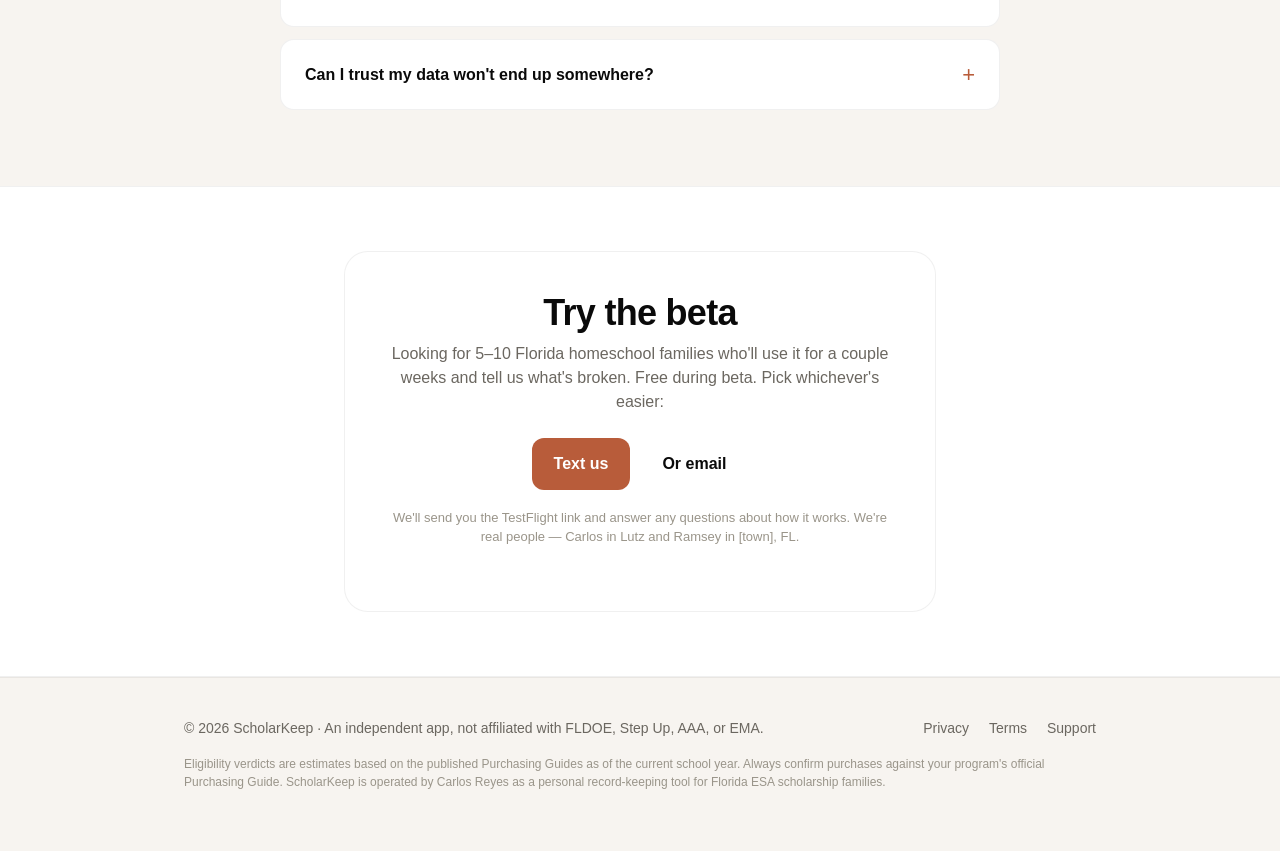
==== commit 160e7761: "v0.6.3: All Sarah-audit fixes — both dealbreakers + 6 friction items Both 🔴 dealbreakers Sarah surfa" ====
--- a/docs/index.html
+++ b/docs/index.html
@@ -374,18 +374,18 @@
         <div class="usecases">
           <div class="usecase">
             <div class="num">1</div>
-            <h3>Scan receipts in seconds</h3>
-            <p>One tap of the camera reads merchant, amount, and date. Multiple receipts at once. Apple Vision does it on your device — nothing uploaded.</p>
+            <h3>Snap your Wednesday stack of Target receipts</h3>
+            <p>Empty your wallet, scan a pile in 30 seconds — Apple Vision reads merchant, amount, and date on your phone. Or forward an Amazon order confirmation from Mail straight into ScholarKeep.</p>
           </div>
           <div class="usecase">
             <div class="num">2</div>
-            <h3>"Can I buy this?"</h3>
-            <p>Type any purchase and get an instant verdict — Eligible, Ineligible, or Needs pre-auth — cited from the actual line of the Purchasing Guide. No more guessing in the aisle.</p>
+            <h3>Standing in the aisle at Lakeshore wondering "is this eligible?"</h3>
+            <p>Type "BookShark curriculum $189" and get the verdict in 3 seconds — Eligible / Ineligible / Needs pre-auth — with the exact line of the Purchasing Guide cited so you can decide right there.</p>
           </div>
           <div class="usecase">
             <div class="num">3</div>
-            <h3>Submission-ready, always</h3>
-            <p>Every claim tracked from draft to paid. Reminders for the July 31 cliff, pre-auth windows, and on-hold clocks. One-tap PDF submission packages.</p>
+            <h3>July 31 finally stops being the worst week of your year</h3>
+            <p>Every claim tracked from draft to paid. Pre-auth deadlines surfaced before you blow them. One-tap PDF package the morning of submission. Done by lunch.</p>
           </div>
         </div>
       </div>
@@ -490,8 +490,12 @@
       <div class="container narrow">
         <div class="beta">
           <h2>Try the beta</h2>
-          <p>Looking for 5–10 Florida homeschool families who'll use it for a couple weeks and tell me what's broken. Free during beta. Email me and I'll send you the TestFlight link.</p>
-          <a href="mailto:carlos.reyesiii@gmail.com?subject=ScholarKeep%20beta&body=I'm%20a%20Florida%20homeschool%20parent%20on%20[program]%20and%20I'd%20like%20to%20try%20the%20beta." class="btn btn-primary">Email me for the TestFlight link</a>
+          <p>Looking for 5–10 Florida homeschool families who'll use it for a couple weeks and tell us what's broken. Free during beta. Pick whichever's easier:</p>
+          <div style="display:flex;gap:10px;justify-content:center;flex-wrap:wrap;margin-top:16px;">
+            <a href="sms:&body=Hey%20Carlos%20%E2%80%94%20I'm%20a%20Florida%20homeschool%20parent%20and%20I'd%20like%20to%20try%20the%20ScholarKeep%20beta." class="btn btn-primary">Text us</a>
+            <a href="mailto:carlos.reyesiii@gmail.com?subject=ScholarKeep%20beta&body=I'm%20a%20Florida%20homeschool%20parent%20on%20[program]%20and%20I'd%20like%20to%20try%20the%20beta." class="btn btn-ghost">Or email</a>
+          </div>
+          <p style="font-size: 13px; color: var(--tertiary); margin-top: 18px;">We'll send you the TestFlight link and answer any questions about how it works. We're real people — Carlos in Lutz and Ramsey in [town], FL.</p>
         </div>
       </div>
     </section>
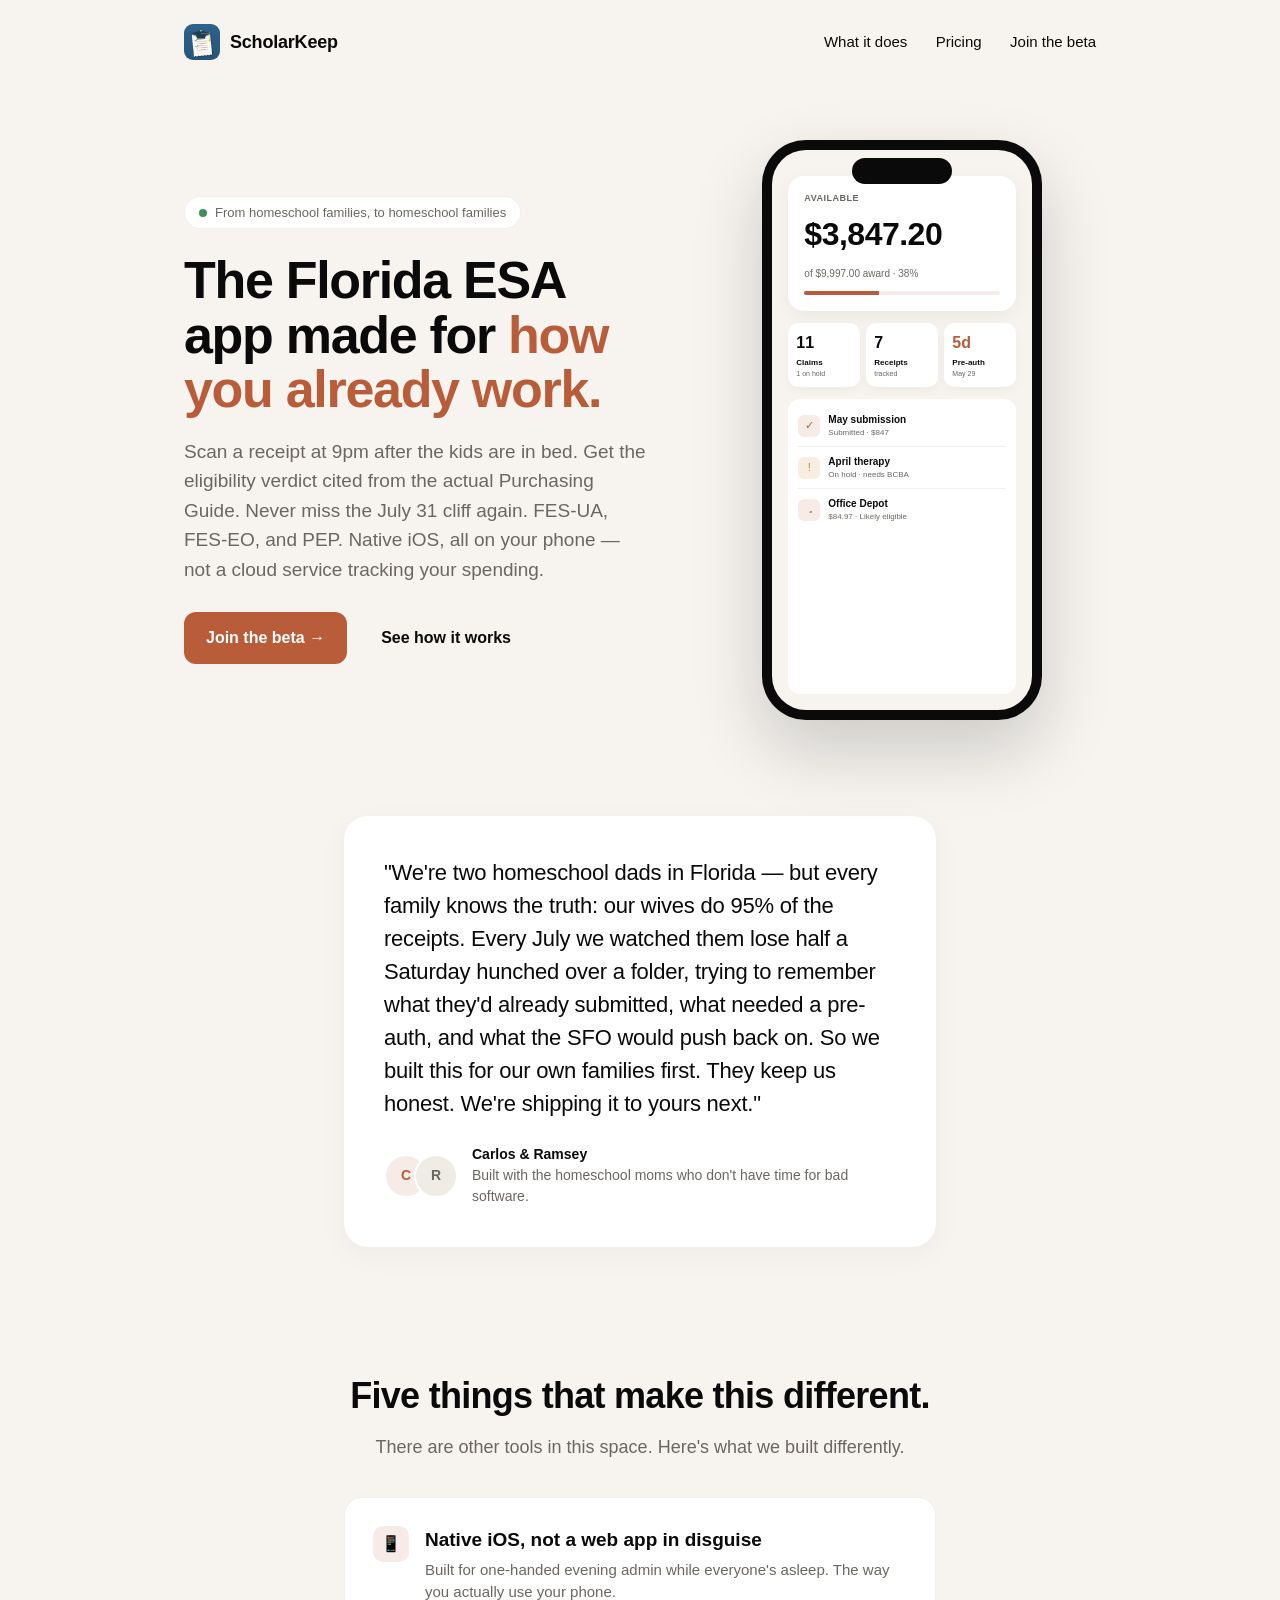
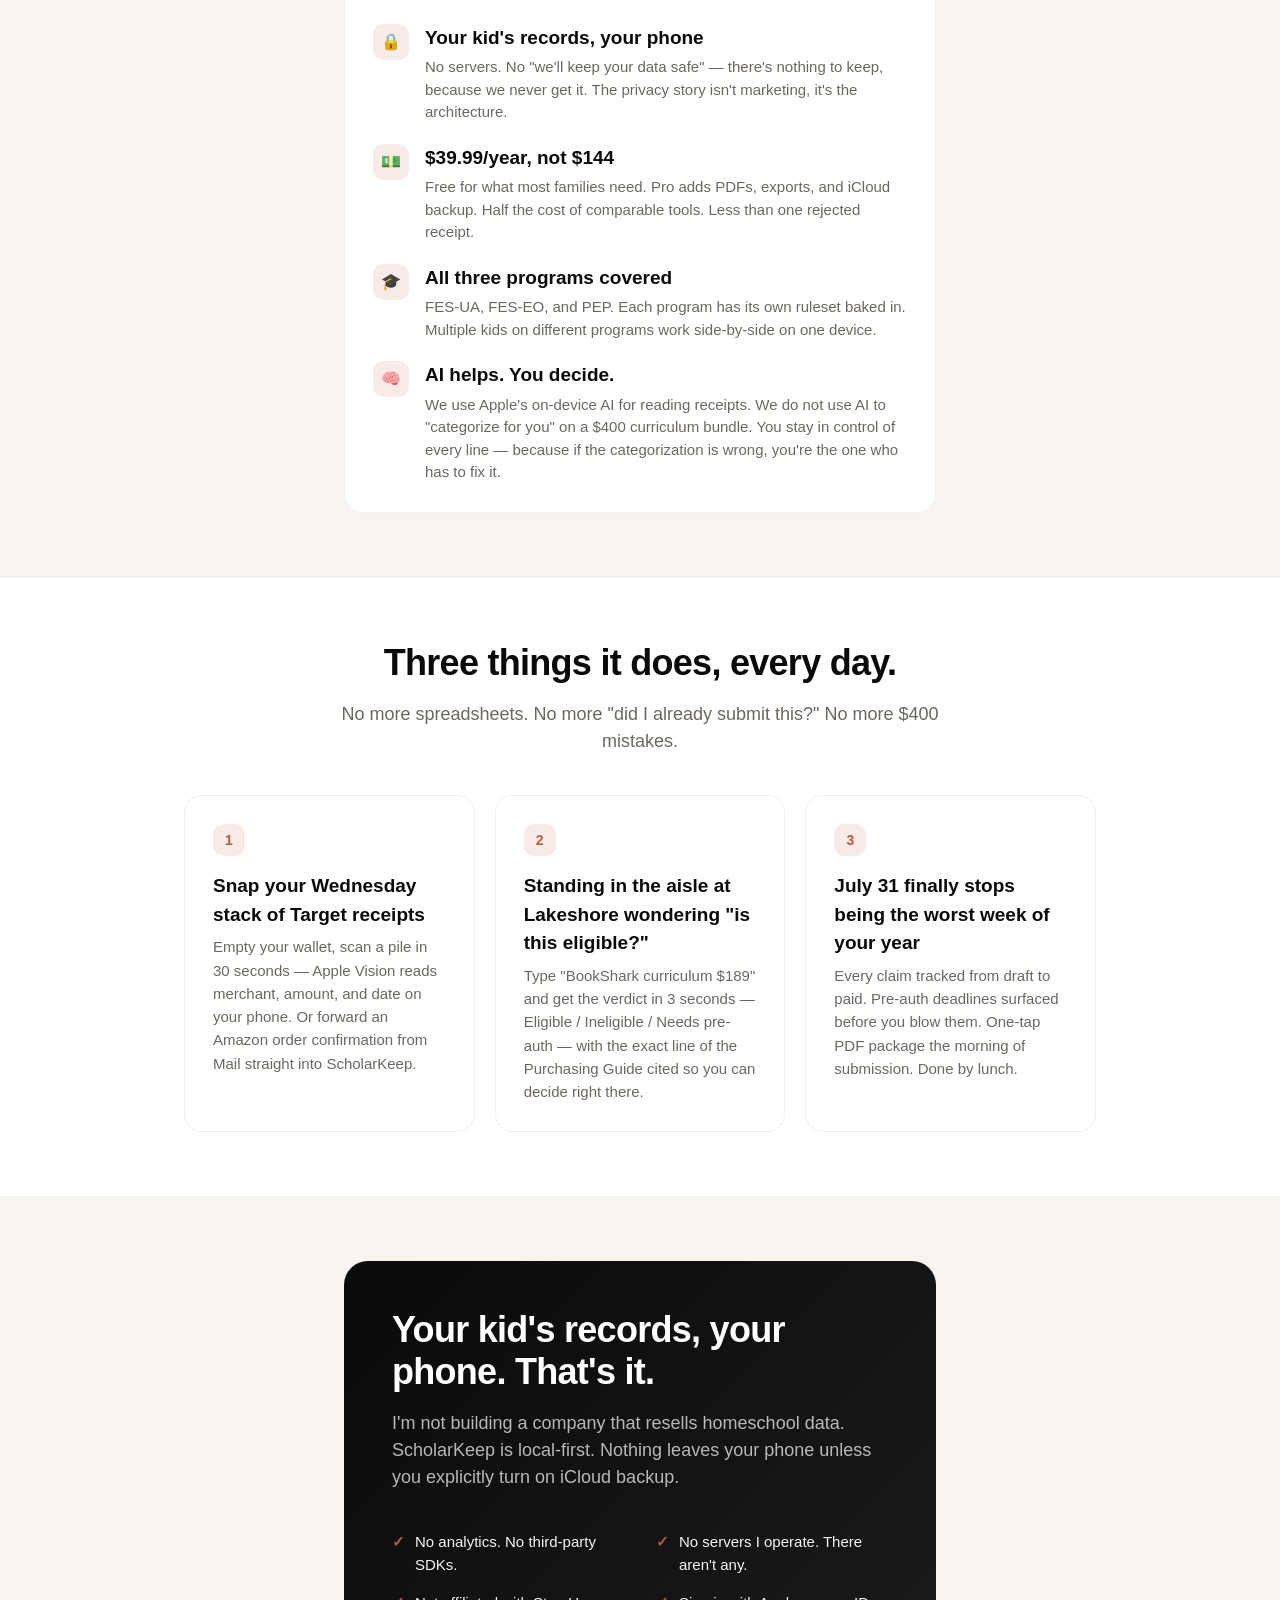
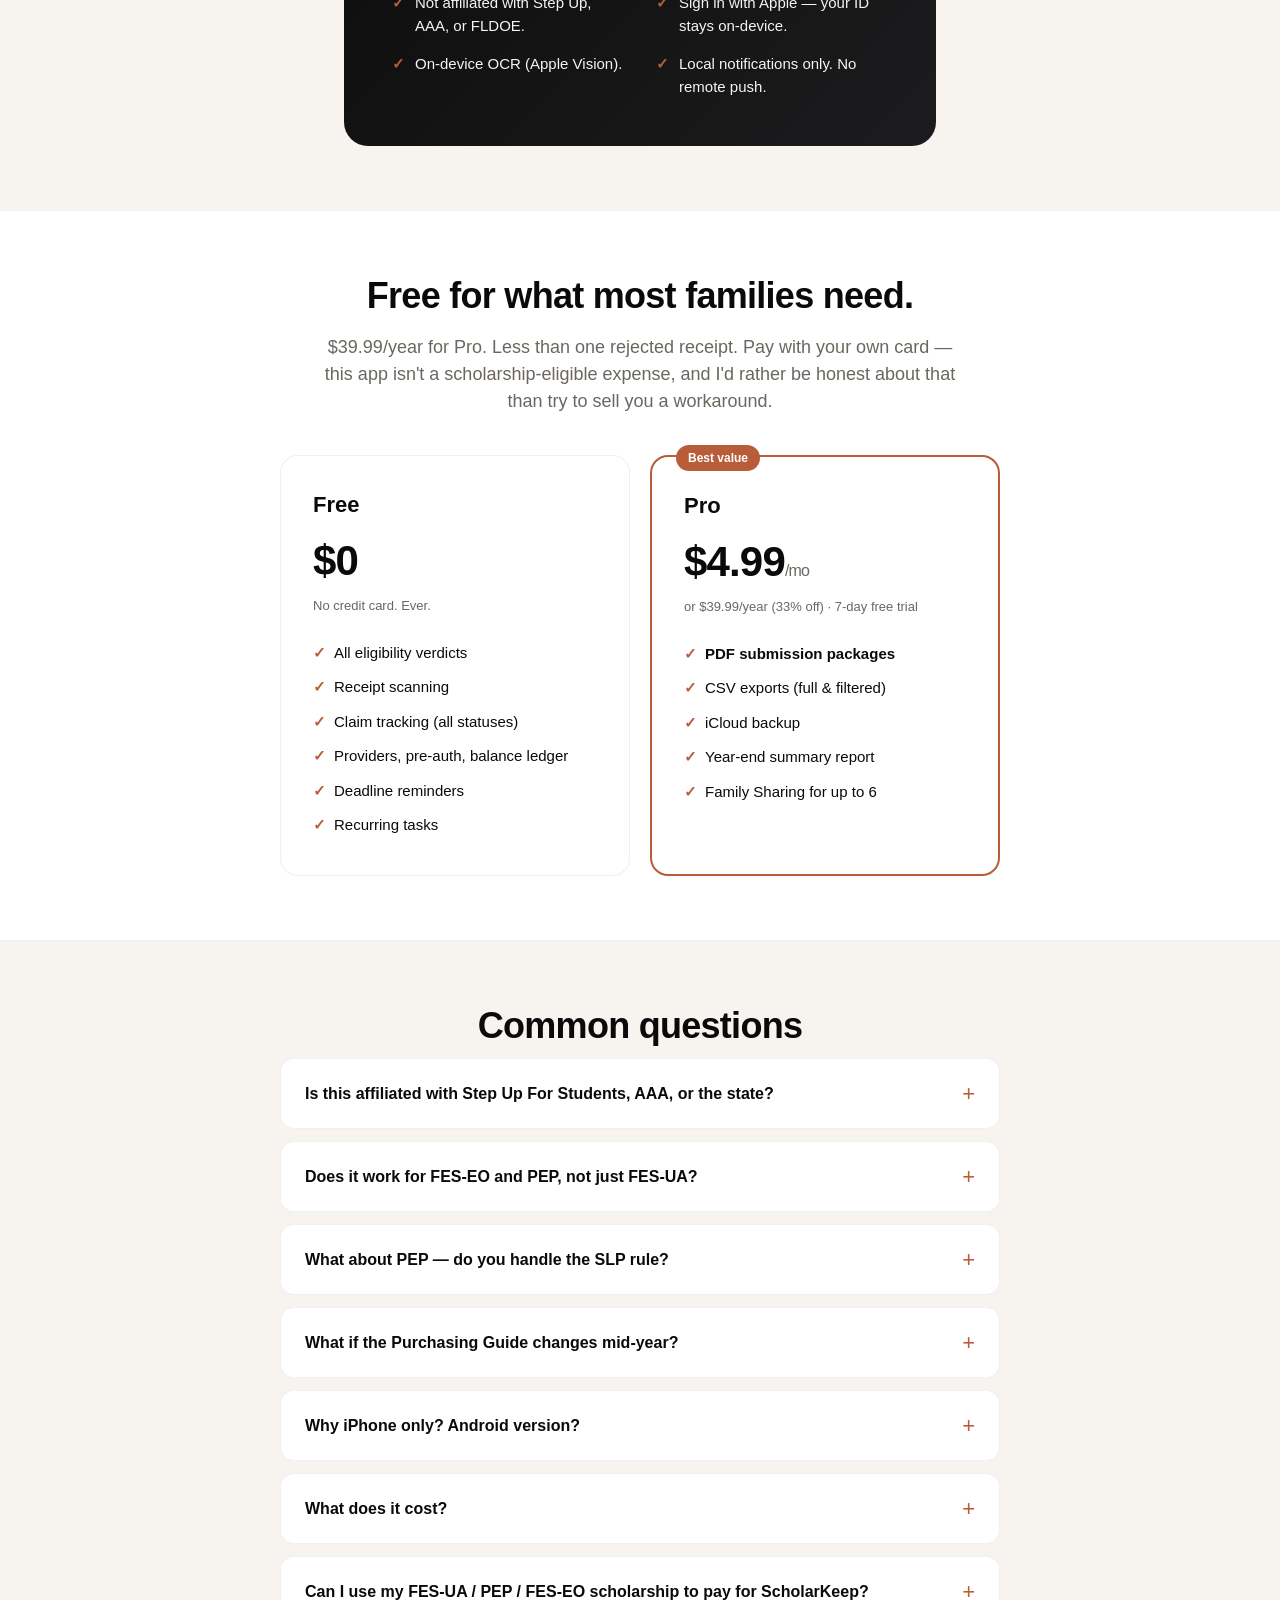
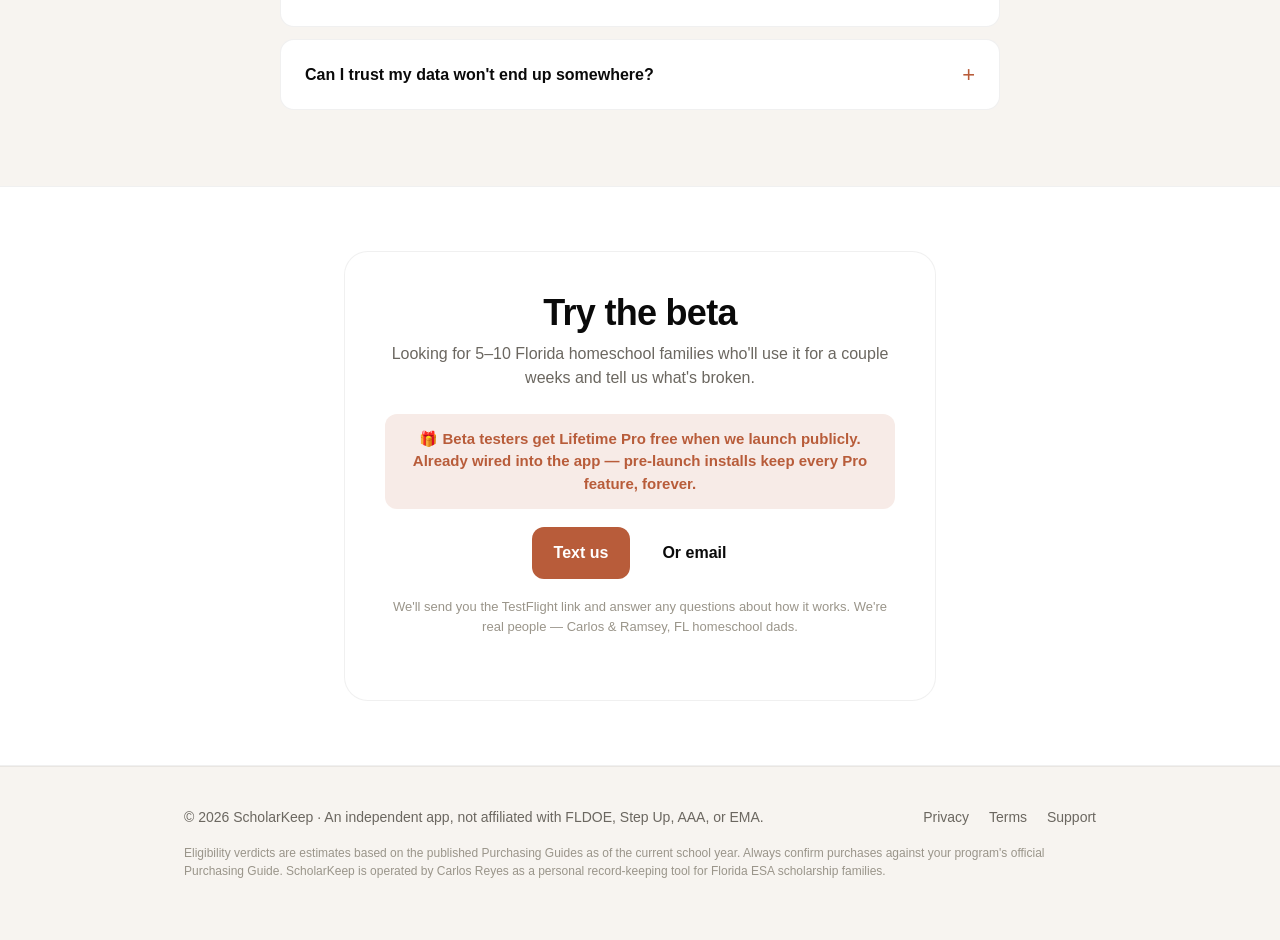
==== commit 0e8fba8f: "Recruitment polish: lead with Lifetime Pro hook (now real) The BetaEntitlement code shipped in v0.7." ====
--- a/docs/index.html
+++ b/docs/index.html
@@ -6,7 +6,7 @@
     <title>ScholarKeep — Florida ESA app, from homeschool families to homeschool families</title>
     <meta name="description" content="The Florida ESA app made by homeschool families, for homeschool families. Scan receipts, ask 'can I buy this?' and get the answer cited from the official Purchasing Guide. Never miss July 31. FES-UA, FES-EO, and PEP. iPhone-native. $39.99/yr. No servers, no trackers." />
     <meta property="og:title" content="ScholarKeep — Florida ESA app, from homeschool families to homeschool families" />
-    <meta property="og:description" content="Made by FL homeschool families for FL homeschool families. Native iOS. All on your phone, not a cloud service. $39.99/yr." />
+    <meta property="og:description" content="Made by FL homeschool families for FL homeschool families. Native iOS. All on your phone. Beta testers get Lifetime Pro free at launch." />
     <meta name="theme-color" content="#B85C3A" />
     <link rel="icon" href="favicon.png" type="image/png" />
     <style>
@@ -490,12 +490,15 @@
       <div class="container narrow">
         <div class="beta">
           <h2>Try the beta</h2>
-          <p>Looking for 5–10 Florida homeschool families who'll use it for a couple weeks and tell us what's broken. Free during beta. Pick whichever's easier:</p>
-          <div style="display:flex;gap:10px;justify-content:center;flex-wrap:wrap;margin-top:16px;">
+          <p>Looking for 5–10 Florida homeschool families who'll use it for a couple weeks and tell us what's broken.</p>
+          <div style="background: var(--accent-soft); color: var(--accent); border-radius: 12px; padding: 14px 18px; margin: 18px 0; font-size: 15px; font-weight: 600;">
+            🎁 <strong>Beta testers get Lifetime Pro free</strong> when we launch publicly. Already wired into the app — pre-launch installs keep every Pro feature, forever.
+          </div>
+          <div style="display:flex;gap:10px;justify-content:center;flex-wrap:wrap;margin-top:8px;">
             <a href="sms:&body=Hey%20Carlos%20%E2%80%94%20I'm%20a%20Florida%20homeschool%20parent%20and%20I'd%20like%20to%20try%20the%20ScholarKeep%20beta." class="btn btn-primary">Text us</a>
             <a href="mailto:carlos.reyesiii@gmail.com?subject=ScholarKeep%20beta&body=I'm%20a%20Florida%20homeschool%20parent%20on%20[program]%20and%20I'd%20like%20to%20try%20the%20beta." class="btn btn-ghost">Or email</a>
           </div>
-          <p style="font-size: 13px; color: var(--tertiary); margin-top: 18px;">We'll send you the TestFlight link and answer any questions about how it works. We're real people — Carlos in Lutz and Ramsey in [town], FL.</p>
+          <p style="font-size: 13px; color: var(--tertiary); margin-top: 18px;">We'll send you the TestFlight link and answer any questions about how it works. We're real people — Carlos &amp; Ramsey, FL homeschool dads.</p>
         </div>
       </div>
     </section>
